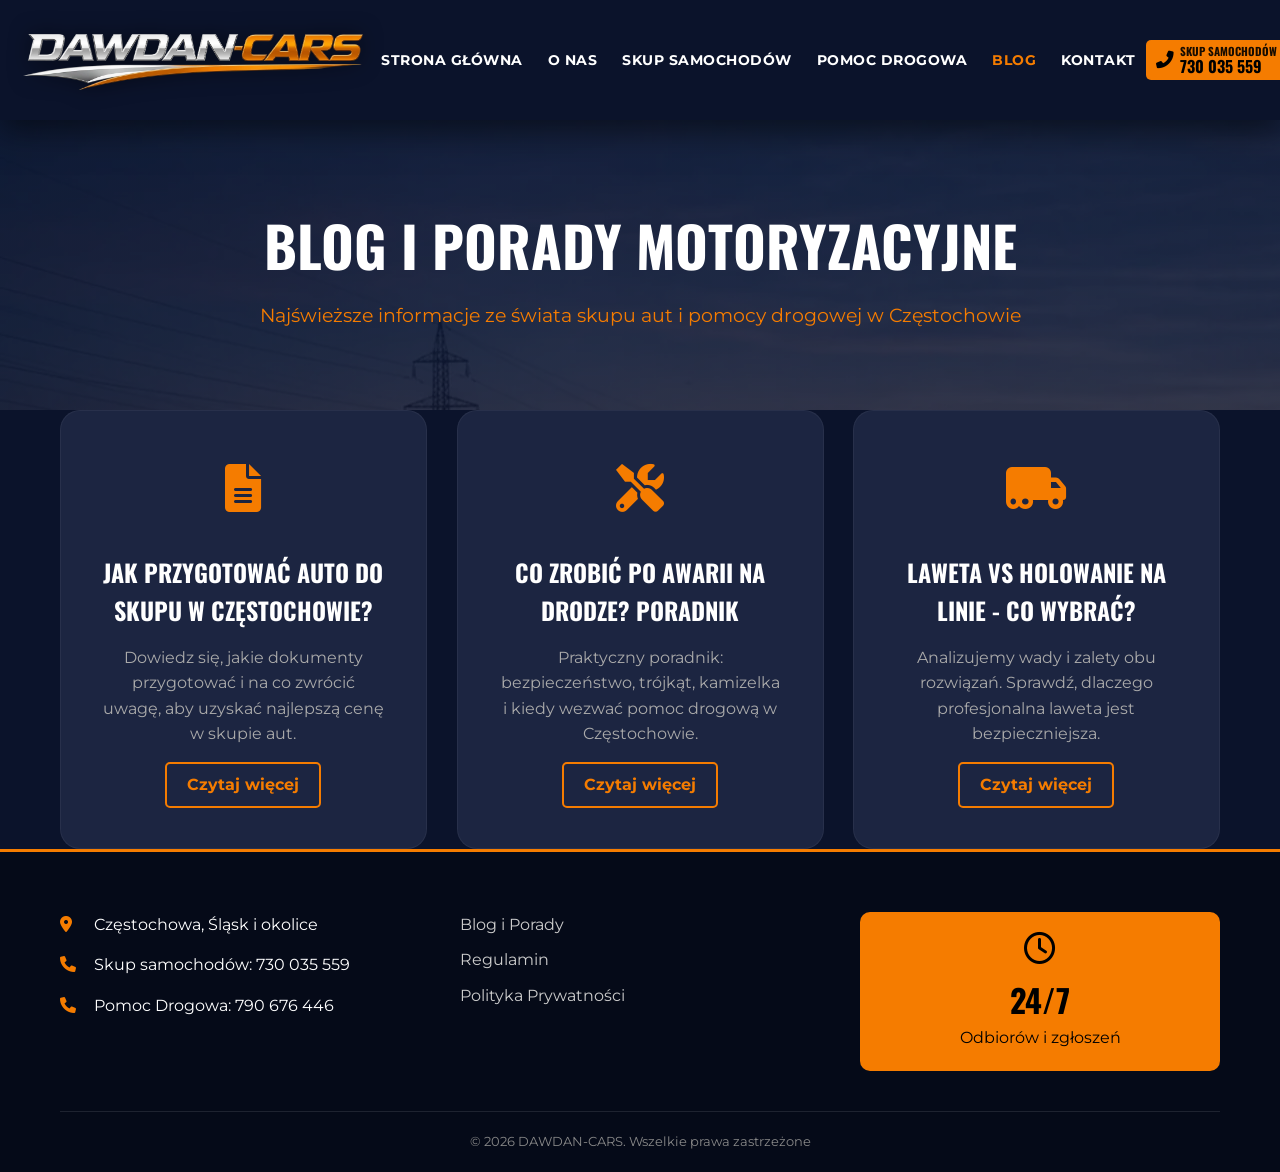
==== blog.html @ c174fe50 "Final Comprehensive Overhaul: Performance, Accessibility, SEO & Blog - Performance: Lazy-loaded GTM," ====
<!DOCTYPE html>
<html lang="pl">
<head>
    <meta charset="UTF-8">
    <meta name="viewport" content="width=device-width, initial-scale=1.0">
    <title>Blog i Porady Motoryzacyjne | Pomoc Drogowa & Skup Aut Częstochowa</title>
    <meta name="description" content="Blog DAWDAN-CARS: Praktyczne porady motoryzacyjne. Dowiedz się jak przygotować auto do skupu, co zrobić w razie awarii oraz kiedy wezwać lawetę w Częstochowie.">
    <link rel="canonical" href="https://dawdan-cars.pl/blog.html">

    <link rel="stylesheet" href="style.min.css" media="print" onload="this.media='all'">
    <link rel="stylesheet" href="critical.min.css">
    <noscript><link rel="stylesheet" href="style.min.css"></noscript>
    <link rel="preload" as="style" href="style.min.css">
    <link rel="preconnect" href="https://fonts.googleapis.com">
    <link rel="preconnect" href="https://fonts.gstatic.com" crossorigin>
    <link href="https://fonts.googleapis.com/css2?family=Montserrat:wght@400;700&family=Oswald:wght@500;700&display=swap" rel="stylesheet" media="print" onload="this.media='all'">
    <noscript><link href="https://fonts.googleapis.com/css2?family=Montserrat:wght@400;700&family=Oswald:wght@500;700&display=swap" rel="stylesheet"></noscript>
    <link rel="stylesheet" href="font-awesome.min.css" media="print" onload="this.media='all'">
    <noscript><link rel="stylesheet" href="font-awesome.min.css"></noscript>
    <link rel="preload" as="image" href="tlo.webp" fetchpriority="high" type="image/webp">

    <link rel="icon" href="favicony/favicon.ico" type="image/x-icon">
    <script src="script.min.js" defer></script>
</head>
<body>
    <header>
        <div class="top-bar">
            <div class="container">
                <div class="logo">
                    <a href="index.html">
                        <img src="logo.webp" fetchpriority="high" alt="Blog DAWDAN-CARS Częstochowa" width="349" height="60">
                    </a>
                </div>
                <nav>
                    <ul>
                        <li><a href="index.html">STRONA GŁÓWNA</a></li>
                        <li><a href="o-nas.html">O NAS</a></li>
                        <li><a href="skup-samochodow.html">SKUP SAMOCHODÓW</a></li>
                        <li><a href="laweta-pomoc-drogowa.html">POMOC DROGOWA</a></li>
                        <li><a href="blog.html" class="active">BLOG</a></li>
                        <li><a href="kontakt.html">KONTAKT</a></li>
                    </ul>
                    <div class="header-cta mobile-only">
                        <a href="tel:+48730035559" class="btn-call">
                            <i class="fas fa-phone-alt"></i>
                            <span>
                                <span class="btn-label">SKUP SAMOCHODÓW</span>
                                <span class="btn-number">730 035 559</span>
                            </span>
                        </a>
                        <a href="tel:+48790676446" class="btn-call">
                            <i class="fas fa-phone-alt"></i>
                            <span>
                                <span class="btn-label">POMOC DROGOWA</span>
                                <span class="btn-number">790 676 446</span>
                            </span>
                        </a>
                    </div>
                </nav>
                <div class="header-cta desktop-only">
                    <a href="tel:+48730035559" class="btn-call">
                        <i class="fas fa-phone-alt"></i>
                        <span>
                            <span class="btn-label">SKUP SAMOCHODÓW</span>
                            <span class="btn-number">730 035 559</span>
                        </span>
                    </a>
                    <a href="tel:+48790676446" class="btn-call">
                        <i class="fas fa-phone-alt"></i>
                        <span>
                            <span class="btn-label">POMOC DROGOWA</span>
                            <span class="btn-number">790 676 446</span>
                        </span>
                    </a>
                </div>
                <button class="menu-toggle" aria-label="Otwórz menu">
                    <span></span>
                    <span></span>
                    <span></span>
                </button>
            </div>
        </div>
    </header>
    <div class="overlay"></div>

    <section class="page-header" style="background: linear-gradient(rgba(11, 19, 43, 0.8), rgba(11, 19, 43, 0.8)), url('tlo.webp');">
        <div class="container">
            <h1>BLOG I PORADY MOTORYZACYJNE</h1>
            <p>Najświeższe informacje ze świata skupu aut i pomocy drogowej w Częstochowie</p>
        </div>
    </section>

    <section class="blog-list">
        <div class="container">
            <div class="features-grid">
                <!-- Article 1 -->
                <article class="feature-item" data-aos-custom="fade-up">
                    <div class="feature-icon"><i class="fas fa-file-alt"></i></div>
                    <h3>Jak przygotować auto do skupu w Częstochowie?</h3>
                    <p>Dowiedz się, jakie dokumenty przygotować i na co zwrócić uwagę, aby uzyskać najlepszą cenę w skupie aut.</p>
                    <a href="skup-aut-porady.html" class="btn-outline">Czytaj więcej</a>
                </article>

                <!-- Article 2 -->
                <article class="feature-item" data-aos-custom="fade-up" data-aos-delay="100">
                    <div class="feature-icon"><i class="fas fa-tools"></i></div>
                    <h3>Co zrobić po awarii na drodze? Poradnik</h3>
                    <p>Praktyczny poradnik: bezpieczeństwo, trójkąt, kamizelka i kiedy wezwać pomoc drogową w Częstochowie.</p>
                    <a href="pomoc-drogowa-porady.html" class="btn-outline">Czytaj więcej</a>
                </article>

                <!-- Article 3 -->
                <article class="feature-item" data-aos-custom="fade-up" data-aos-delay="200">
                    <div class="feature-icon"><i class="fas fa-truck-moving"></i></div>
                    <h3>Laweta vs Holowanie na linie - co wybrać?</h3>
                    <p>Analizujemy wady i zalety obu rozwiązań. Sprawdź, dlaczego profesjonalna laweta jest bezpieczniejsza.</p>
                    <a href="laweta-porady.html" class="btn-outline">Czytaj więcej</a>
                </article>
            </div>
        </div>
    </section>

    <footer>
        <div class="container">
            <div class="footer-grid">
                <div class="footer-info">
                    <p><i class="fas fa-map-marker-alt"></i> Częstochowa, Śląsk i okolice</p>
                    <p><i class="fas fa-phone"></i> Skup samochodów: 730 035 559</p>
                    <p><i class="fas fa-phone"></i> Pomoc Drogowa: 790 676 446</p>
                </div>
                <div class="footer-links">
                    <ul>
                        <li><a href="blog.html">Blog i Porady</a></li>
                        <li><a href="#">Regulamin</a></li>
                        <li><a href="#">Polityka Prywatności</a></li>
                    </ul>
                </div>
                <div class="footer-hours">
                    <div class="hours-box">
                        <i class="far fa-clock"></i>
                        <span>24/7</span>
                        <p>Odbiorów i zgłoszeń</p>
                    </div>
                </div>
            </div>
            <div class="footer-bottom">
                <p>&copy; 2026 DAWDAN-CARS. Wszelkie prawa zastrzeżone</p>
            </div>
        </div>
    </footer>

</body>
</html>
---- style.min.css ----
:root{--primary-color:#f57c00;--secondary-color:#0b132b;--accent-color:#1c2541;--text-light:#ffffff;--text-dark:#333333;--bg-dark:#0b132b;--bg-light:#f4f4f4}*{margin:0;padding:0;box-sizing:border-box}body{font-family:Montserrat,sans-serif;line-height:1.6;color:var(--text-light);background-color:var(--bg-dark);overflow-x:hidden}h1,h2,h3,h4{font-family:Oswald,sans-serif;text-transform:uppercase}.container{max-width:1200px;margin:0 auto;padding:0 20px}header{background-color:#0b132b;position:sticky;top:0;z-index:2000;box-shadow:0 10px 30px rgba(0,0,0,.5);transition:padding .3s ease,background .3s ease;will-change:padding,background;padding:15px 0}header.scrolled{padding:5px 0;background:rgba(11,19,43,.95)}header.menu-open{box-shadow:none;background:#0b132b}.top-bar .container{display:grid;grid-template-columns:1fr auto 1fr;align-items:center;height:auto;max-width:100%;padding:15px 20px}.logo{display:flex;justify-content:flex-start}.logo img{max-height:60px;width:auto;display:block;transition:transform .3s ease;filter:drop-shadow(0 0 10px rgba(0,0,0,.5))}.logo img:hover{transform:scale(1.05);filter:drop-shadow(0 0 12px rgba(255,152,0,.3))}nav{display:flex;align-items:center;justify-content:center}nav ul{display:flex;list-style:none;gap:10px}nav a{text-decoration:none;color:var(--text-light);font-weight:700;font-size:.85rem;padding:8px 10px;transition:all .3s ease;text-transform:uppercase;letter-spacing:.5px;white-space:nowrap}nav a.active,nav a:hover{color:var(--primary-color)}nav a:focus{outline:2px solid var(--primary-color);outline-offset:4px}a.btn-call:focus,a.btn-hero-call:focus,a.btn-outline:focus,button:focus{outline:3px solid #fff;outline-offset:2px}.header-cta{display:flex;flex-direction:row;justify-content:flex-end;align-items:center;gap:10px}.mobile-only{display:none}.header-cta .btn-call{display:flex;align-items:center;gap:6px;text-decoration:none;color:#000;background:var(--primary-color);padding:6px 10px;transition:background .3s;font-family:Oswald,sans-serif;font-weight:700;border-radius:5px;line-height:1;white-space:nowrap}.header-cta .btn-call i{font-size:1.1rem}.btn-label{display:block;font-size:.7rem;text-transform:uppercase;color:inherit}.btn-number{display:block;font-size:1rem;color:inherit}.header-cta .btn-call:hover{background:#e68a00}.menu-toggle{display:none;flex-direction:column;justify-content:center;align-items:center;width:50px;height:50px;background:rgba(255,152,0,.1);border:2px solid var(--primary-color);border-radius:12px;cursor:pointer;padding:0;z-index:2200;transition:all .3s cubic-bezier(.4, 0, .2, 1);position:relative}.menu-toggle:hover{background:var(--primary-color)}.menu-toggle:hover span{background:#fff}.menu-toggle span{width:26px;height:2px;background:var(--primary-color);border-radius:2px;transition:all .4s cubic-bezier(.68, -.6, .32, 1.6);position:absolute}.menu-toggle span:first-child{transform:translateY(-8px)}.menu-toggle span:nth-child(2){transform:translateY(0);width:18px;right:9px}.menu-toggle span:nth-child(3){transform:translateY(8px)}.menu-toggle.active{background:rgba(255,255,255,.1);border-color:#fff}.menu-toggle.active span{background:#fff}.menu-toggle.active span:first-child{transform:translateY(0) rotate(45deg)}.menu-toggle.active span:nth-child(2){opacity:0;transform:translateX(-20px)}.menu-toggle.active span:nth-child(3){transform:translateY(0) rotate(-45deg)}.hero{background:linear-gradient(rgba(11,19,43,.8),rgba(11,19,43,.8)),url('tlo.webp');background-size:cover;background-position:center;padding:80px 0;min-height:800px;display:flex;align-items:stretch;justify-content:center}.hero .container{display:flex;flex-direction:column}.hero-content{display:flex;flex-direction:column;align-items:center;width:100%;height:100%}.hero-text{width:100%;display:flex;flex-direction:column;align-items:center;min-height:400px}.hero-text h1{font-size:clamp(1.8rem, 8vw, 4.5rem);color:var(--text-light);line-height:1.1;width:100%;text-shadow:3px 3px 10px rgba(0,0,0,.9);text-align:center;margin-bottom:clamp(20px,5vh,40px);white-space:normal;word-wrap:break-word;letter-spacing:1px;min-height:1.1em;contain-intrinsic-size:auto 1.1em}.hero-text h1 .highlight{color:var(--primary-color);font-style:italic;font-weight:900}.hero-cta-buttons{display:flex;flex-wrap:wrap;justify-content:center;gap:15px;margin-bottom:40px}.btn-hero-call{display:flex;align-items:center;background:var(--primary-color);color:#000;padding:15px 25px;text-decoration:none;font-weight:700;font-family:Oswald,sans-serif;border-radius:5px;transition:background .3s;line-height:1.1;text-align:left}.btn-hero-call i{font-size:2rem;margin-right:15px}.btn-hero-call .btn-label{font-size:1rem;color:inherit}.btn-hero-call .btn-number{font-size:1.8rem;color:inherit}.btn-hero-call:hover{background:#e68a00}.hero-features{list-style:none;display:flex;gap:30px;margin-top:auto;padding-top:50px}.hero-features li{font-weight:700;font-size:.9rem}.hero-features i{color:var(--primary-color);margin-right:5px}.service-boxes{margin-top:clamp(-30px,-5vw,-50px);position:relative;z-index:10}.service-boxes .container{display:grid;grid-template-columns:repeat(auto-fit,minmax(280px,1fr));gap:30px}.box{display:flex;align-items:center;padding:40px;border-radius:10px;gap:25px;box-shadow:0 10px 30px rgba(0,0,0,.3)}.blue-box{background-color:var(--accent-color)}.orange-box{background-color:var(--primary-color);color:#000}.box-icon i{font-size:3.5rem}.box-content h3{font-size:1.5rem;margin-bottom:10px}.btn-outline{display:inline-block;margin-top:15px;padding:8px 20px;border:2px solid var(--primary-color);color:var(--primary-color);text-decoration:none;font-weight:700;border-radius:5px;transition:all .3s}.btn-outline:hover{background:var(--primary-color);color:#fff}.box-call{margin-top:15px;display:flex;flex-direction:column}.box-call span{font-size:.8rem;text-transform:uppercase}.box-call strong{font-size:1.8rem;font-family:Oswald,sans-serif}[data-aos]{will-change:transform,opacity}.benefits{padding:80px 0;background-color:#050a18}.section-title{text-align:center;font-size:clamp(1.8rem, 5vw, 2.8rem);margin-bottom:clamp(30px,8vw,50px);position:relative;padding:0 15px}.section-title::after{content:'';display:block;width:60px;height:4px;background:var(--primary-color);margin:15px auto}.benefits-grid{display:grid;grid-template-columns:repeat(auto-fit,minmax(250px,1fr));gap:20px}.benefit-item{text-align:center;padding:30px;background:var(--accent-color);border-radius:10px;transition:transform .3s}.benefit-item:hover{transform:translateY(-10px);border-bottom:3px solid var(--primary-color)}.benefit-item i{font-size:3rem;color:var(--primary-color);margin-bottom:20px}.benefit-item h3{font-size:1.2rem;color:var(--primary-color)}.recent-buys{padding:80px 0;overflow:hidden}.buys-slider{padding:20px 0 50px!important}.buys-slider .active{background:var(--primary-color)}.buy-card{background:var(--accent-color);border-radius:10px;overflow:hidden;text-align:center}.car-img{height:180px;background-size:cover;background-position:center}.buy-card p{padding:15px;font-weight:700;text-transform:uppercase}footer{background:#050a18;padding:60px 0 20px;border-top:3px solid var(--primary-color)}footer h3{text-align:center;font-size:2rem;margin-bottom:40px}.footer-grid{display:grid;grid-template-columns:repeat(auto-fit,minmax(250px,1fr));gap:40px;margin-bottom:40px}.footer-info p{margin-bottom:15px}.footer-info i{color:var(--primary-color);margin-right:10px;width:20px}.hours-box{background:var(--primary-color);padding:20px;border-radius:10px;text-align:center;color:#000}.hours-box i{font-size:2rem;margin-bottom:10px}.hours-box span{display:block;font-size:2rem;font-weight:700;font-family:Oswald,sans-serif}.footer-links ul{list-style:none}.footer-links li{margin-bottom:10px}.footer-links a{color:#ccc;text-decoration:none}.footer-links a:hover{color:var(--primary-color)}.footer-bottom{text-align:center;padding-top:20px;border-top:1px solid rgba(255,255,255,.1);font-size:.8rem;color:#888}.seo-content{padding:80px 0;background:#050a18}.seo-text-block h2{font-size:clamp(1.8rem, 4vw, 2.5rem);color:var(--primary-color);margin-bottom:30px;line-height:1.2}.seo-text-block h3{font-size:clamp(1.4rem, 3vw, 1.8rem);margin-top:40px;margin-bottom:20px;color:var(--text-light);border-left:4px solid var(--primary-color);padding-left:15px}.seo-text-block p{margin-bottom:25px;font-size:1.1rem;color:#e0e0e0;line-height:1.8}.seo-text-block strong{color:var(--primary-color)}.seo-text-block ul{list-style:none;margin-bottom:20px}.seo-text-block li{margin-bottom:15px;padding-left:35px;position:relative;font-size:1.1rem;color:#e0e0e0}.seo-text-block li::before{content:'✔';position:absolute;left:0;color:var(--primary-color);font-weight:700;font-size:1.2rem}.hero-subtext{font-size:1.3rem;text-align:center;margin:0 auto 40px;color:#fff;max-width:900px;font-weight:600;letter-spacing:1px;text-transform:uppercase;text-shadow:2px 2px 4px rgba(0,0,0,.9);background:linear-gradient(90deg,transparent,rgba(0,0,0,.4),transparent);padding:12px 20px;border-top:1px solid var(--primary-color);border-bottom:1px solid var(--primary-color)}.how-it-works{padding:80px 0;background:var(--bg-dark)}.steps-grid{display:grid;grid-template-columns:repeat(auto-fit,minmax(280px,1fr));gap:30px;margin-top:40px}.step{text-align:center;padding:40px;background:var(--accent-color);border-radius:10px;position:relative}.step-num{width:50px;height:50px;background:var(--primary-color);color:#fff;border-radius:50%;display:flex;align-items:center;justify-content:center;font-size:1.5rem;font-weight:700;margin:0 auto 20px}.brands{padding:60px 0;background:#050a18}.brands-flex{display:flex;flex-wrap:wrap;justify-content:center;gap:30px}.brands-flex span{font-size:1.5rem;font-weight:700;color:#8a8a8a;text-transform:uppercase}.testimonials{padding:80px 0;background:var(--bg-dark);overflow:hidden}.testimonials-slider{padding:20px 0 50px!important}.testimonials-slider .active{background:var(--primary-color)}.testimonial{background:var(--accent-color);padding:30px;border-radius:10px;border-left:4px solid var(--primary-color)}.stars{color:var(--primary-color);margin-bottom:15px}.faq{padding:80px 0;background:#050a18}.faq-list{max-width:800px;margin:0 auto}.faq-item{margin-bottom:25px;padding-bottom:25px;border-bottom:1px solid rgba(255,255,255,.1)}.faq-item h3{color:var(--primary-color);margin-bottom:10px;font-size:1.3rem}.page-header{padding:clamp(40px,10vw,80px) 0;text-align:center;color:#fff}.page-header h1{font-size:clamp(2rem, 8vw, 3.5rem);margin-bottom:10px}.page-header p{font-size:1.2rem;color:var(--primary-color)}.about-content,.contact-page,.service-details,.tow-details{padding:80px 0}.about-grid,.contact-grid,.service-grid,.tow-grid{display:grid;grid-template-columns:1.5fr 1fr;gap:60px;align-items:flex-start}@media (max-width:992px){.about-grid,.contact-grid,.service-grid,.tow-grid{grid-template-columns:1fr;gap:40px}}.section-badge{display:inline-block;padding:5px 15px;background:rgba(245,124,0,.1);color:var(--primary-color);font-weight:700;font-size:.85rem;border-radius:50px;margin-bottom:15px;letter-spacing:1px;text-transform:uppercase;border:1px solid var(--primary-color)}.about-text h2,.service-text h2,.tow-info h2{font-size:clamp(1.8rem, 5vw, 2.8rem);margin-bottom:25px;color:#fff;line-height:1.2}.about-text p,.service-text p,.tow-info p{margin-bottom:20px;color:#e0e0e0;font-size:1.05rem}.about-stats-v2{display:grid;gap:20px}.stat-card{display:flex;align-items:center;gap:20px;background:var(--accent-color);padding:25px;border-radius:15px;transition:all .3s ease;border:1px solid rgba(255,255,255,.05)}.stat-card:hover{transform:translateX(10px);background:#252e4d;border-color:var(--primary-color)}.stat-icon{width:60px;height:60px;background:var(--primary-color);border-radius:12px;display:flex;align-items:center;justify-content:center;font-size:1.5rem;color:#000;flex-shrink:0}.stat-info{display:flex;flex-direction:column}.stat-number{font-size:2rem;font-weight:700;font-family:Oswald,sans-serif;color:var(--primary-color);line-height:1}.stat-label{font-size:.9rem;color:#aaa;margin-top:5px}.why-us{padding:100px 0}.bg-alt{background-color:#080f24}.section-title.centered{text-align:center;margin-bottom:60px}.features-grid{display:grid;grid-template-columns:repeat(auto-fit,minmax(300px,1fr));gap:30px}.feature-item{background:var(--accent-color);padding:40px;border-radius:20px;text-align:center;transition:all .3s ease;border:1px solid rgba(255,255,255,.05)}.feature-item:hover{transform:translateY(-10px);border-color:var(--primary-color)}.feature-icon{font-size:3rem;color:var(--primary-color);margin-bottom:25px}.feature-item h3{font-size:1.5rem;margin-bottom:15px;color:#fff}.feature-item p{color:#aaa}.call-to-action-simple{padding:100px 0;background:linear-gradient(rgba(11,19,43,.9),rgba(11,19,43,.9)),url('tlo.webp');background-size:cover;background-position:center;text-align:center}.cta-content h2{font-size:clamp(1.8rem, 4vw, 2.5rem);margin-bottom:20px;color:#fff}.cta-content p{font-size:1.2rem;margin-bottom:40px;color:#ccc}.cta-buttons{display:flex;justify-content:center;gap:20px;flex-wrap:wrap}.btn{display:inline-flex;align-items:center;gap:10px;padding:15px 35px;border-radius:50px;font-weight:700;text-decoration:none;transition:all .3s ease;text-transform:uppercase;font-family:Oswald,sans-serif;letter-spacing:1px}.btn-primary{background:var(--primary-color);color:#000}.btn-primary:hover{background:#ff9800;transform:scale(1.05)}.btn-outline{border:2px solid var(--primary-color);color:var(--primary-color)}.btn-outline:hover{background:var(--primary-color);color:#000;transform:scale(1.05)}.check-list{list-style:none;margin:20px 0}.check-list li{margin-bottom:15px;font-size:1.1rem;color:#e0e0e0}.check-list i{color:var(--primary-color);margin-right:10px}.highlight-box{background:rgba(245,124,0,.05);border-left:4px solid var(--primary-color);padding:20px;margin:20px 0;border-radius:0 10px 10px 0}.highlight-box p{margin-bottom:0;color:#fff}.process-grid{display:grid;grid-template-columns:repeat(auto-fit,minmax(280px,1fr));gap:40px}.process-step{background:var(--accent-color);padding:50px 30px;border-radius:20px;text-align:center;position:relative;transition:transform .3s ease;border:1px solid rgba(255,255,255,.05)}.process-step:hover{transform:translateY(-10px)}.step-number{position:absolute;top:20px;right:30px;font-size:3rem;font-weight:800;color:rgba(255,255,255,.03);line-height:1;font-family:Oswald,sans-serif}.step-icon{width:80px;height:80px;background:var(--bg-dark);border:2px solid var(--primary-color);border-radius:50%;display:flex;align-items:center;justify-content:center;font-size:2rem;color:var(--primary-color);margin:0 auto 25px;transition:all .3s ease}.process-step:hover .step-icon{background:var(--primary-color);color:#000}.process-step h3{font-size:1.4rem;margin-bottom:15px;color:#fff}.process-step p{color:#aaa;font-size:.95rem}.benefits-grid-section{padding:100px 0}.grid-layout{display:grid;grid-template-columns:1fr 1fr;gap:60px;align-items:center}@media (max-width:992px){.grid-layout{grid-template-columns:1fr;gap:40px}}.benefit-card{background:var(--accent-color);padding:40px;border-radius:20px}.benefit-card h3{font-size:1.8rem;margin-bottom:25px;color:var(--primary-color)}.benefit-cta h2{font-size:2.5rem;margin-bottom:20px;color:#fff}.benefit-cta p{font-size:1.1rem;margin-bottom:30px;color:#ccc}.btn-large{padding:20px 40px;font-size:1.2rem}.tow-services-grid{display:grid;grid-template-columns:repeat(auto-fit,minmax(250px,1fr));gap:20px;margin-top:30px}.tow-service-item{background:var(--accent-color);padding:20px;border-radius:10px}.tow-service-item i{font-size:2rem;color:var(--primary-color);margin-bottom:10px}.urgent-box-v2{background:var(--primary-color);padding:30px;border-radius:15px;display:flex;align-items:center;gap:25px;color:#000;margin-top:30px;box-shadow:0 10px 30px rgba(245,124,0,.3)}.urgent-icon{font-size:3rem;animation:pulse 2s infinite}@keyframes pulse{0%{transform:scale(1)}50%{transform:scale(1.1)}100%{transform:scale(1)}}.urgent-text h3{font-size:1.4rem;margin-bottom:5px}.urgent-number{font-size:2rem;font-weight:700;color:#000;text-decoration:none;font-family:Oswald,sans-serif;display:block}.tow-services-v2{display:grid;gap:20px}.tow-service-card{background:var(--accent-color);padding:25px;border-radius:15px;display:flex;gap:20px;align-items:flex-start;transition:all .3s ease;border:1px solid rgba(255,255,255,.05)}.tow-service-card:hover{background:#252e4d;transform:translateX(10px)}.tow-service-card i{font-size:2rem;color:var(--primary-color);background:rgba(245,124,0,.1);width:60px;height:60px;display:flex;align-items:center;justify-content:center;border-radius:50%;flex-shrink:0}.service-content h3{font-size:1.2rem;margin-bottom:8px;color:#fff}.service-content p{font-size:.9rem;color:#aaa;margin:0}.area-grid{display:grid;grid-template-columns:repeat(auto-fit,minmax(300px,1fr));gap:30px}.area-item{text-align:center;padding:30px}.area-item i{font-size:3rem;color:var(--primary-color);margin-bottom:20px}.area-item h3{font-size:1.5rem;margin-bottom:15px;color:#fff}.area-item p{color:#ccc}.why-tow{padding:100px 0}.check-list-v2{list-style:none}.check-list-v2 li{display:flex;gap:20px;margin-bottom:30px}.check-list-v2 i{color:var(--primary-color);font-size:1.5rem;margin-top:5px}.check-list-v2 strong{display:block;font-size:1.2rem;color:#fff;margin-bottom:5px}.check-list-v2 p{color:#aaa}.cta-square{background:var(--accent-color);padding:60px 40px;border-radius:20px;text-align:center;border:2px solid var(--primary-color)}.cta-square h3{font-size:1.8rem;margin-bottom:15px;color:#fff}.cta-square p{margin-bottom:30px;color:#ccc}.contact-item{display:flex;gap:20px;margin-bottom:30px}.contact-item i{font-size:1.5rem;color:var(--primary-color)}.map-placeholder{position:relative;border-radius:10px;overflow:hidden;margin-top:30px}.map-placeholder img{width:100%;height:clamp(200px,40vh,400px);object-fit:cover;filter:grayscale(1)}.map-overlay{position:absolute;bottom:0;left:0;width:100%;background:rgba(255,152,0,.9);color:#fff;padding:10px;text-align:center;font-weight:700}.form-row{display:grid;grid-template-columns:1fr 1fr;gap:15px}@media (max-width:768px){.form-row{grid-template-columns:1fr;gap:0}}.form-group{margin-bottom:20px}.form-group input,.form-group select,.form-group textarea{width:100%;padding:12px;border-radius:5px;border:1px solid rgba(255,255,255,.1);background:rgba(255,255,255,.05);color:#fff;font-family:inherit}.form-group textarea{height:150px}.form-card{background:var(--accent-color);padding:35px;border-radius:15px;box-shadow:0 15px 35px rgba(0,0,0,.4);border:1px solid rgba(255,152,0,.2)}.form-card h2{color:var(--primary-color);font-size:2rem;margin-bottom:10px;text-align:center;font-family:Oswald,sans-serif}.form-subtitle{text-align:center;font-size:1rem;margin-bottom:30px;color:#bbb;font-weight:400}.styled-form .form-group{margin-bottom:18px}.styled-form input,.styled-form select,.styled-form textarea{width:100%;padding:14px 18px;border-radius:8px;border:1px solid rgba(255,255,255,.1);background:rgba(255,255,255,.05);color:#fff;font-family:Montserrat,sans-serif;font-size:1rem;transition:all .3s ease}.styled-form select option{background:var(--bg-dark);color:#fff}.styled-form input:focus,.styled-form select:focus,.styled-form textarea:focus{outline:0;border-color:var(--primary-color);background:rgba(255,255,255,.1);box-shadow:0 0 15px rgba(245,124,0,.2)}.checkbox-group label{display:flex;align-items:center;gap:10px;cursor:pointer;font-size:.95rem;color:#ccc;transition:color .3s}.checkbox-group label:hover{color:#fff}.checkbox-group input[type=checkbox]{width:20px;height:20px;cursor:pointer;accent-color:var(--primary-color)}.styled-form textarea{height:120px;resize:vertical}.file-upload-wrapper{margin-bottom:20px}.file-upload-label{display:flex;flex-direction:column;align-items:center;justify-content:center;padding:20px;border:2px dashed rgba(255,152,0,.4);border-radius:10px;cursor:pointer;transition:all .3s ease;background:rgba(255,152,0,.05)}.file-upload-label:hover{background:rgba(255,152,0,.1);border-color:var(--primary-color)}.file-upload-label i{font-size:2rem;color:var(--primary-color);margin-bottom:10px}.file-upload-label span{font-size:.9rem;font-weight:700}.file-preview-grid{display:grid;grid-template-columns:repeat(auto-fill,minmax(60px,1fr));gap:10px;margin-top:15px}.preview-item{position:relative;aspect-ratio:1;border-radius:5px;overflow:hidden;border:1px solid var(--primary-color)}.preview-item img{width:100%;height:100%;object-fit:cover}.btn-submit{width:100%;padding:15px;background:var(--primary-color);color:#000;border:none;border-radius:8px;font-family:Oswald,sans-serif;font-size:1.2rem;font-weight:700;cursor:pointer;transition:all .3s ease;text-transform:uppercase;letter-spacing:1px}.btn-submit:hover{background:#e68a00;transform:translateY(-2px);box-shadow:0 5px 15px rgba(255,152,0,.4)}.btn-submit:active{transform:translateY(0)}.form-message{margin-top:15px;padding:10px;border-radius:5px;text-align:center;font-weight:700;display:none}.form-message.success{display:block;background:rgba(76,175,80,.1);color:#4caf50;border:1px solid #4caf50}.form-message.error{display:block;background:rgba(244,67,54,.1);color:#f44336;border:1px solid #f44336}@media (max-width:1100px){.menu-toggle{display:flex;order:3}.desktop-only{display:none}.mobile-only{display:flex}.top-bar .container{display:flex;justify-content:space-between}nav{position:fixed;top:0;left:0;width:100%;height:100vh;background:rgba(11,19,43,.98);backdrop-filter:blur(15px);-webkit-backdrop-filter:blur(15px);padding:120px 20px 40px;flex-direction:column;transition:all .5s cubic-bezier(.7, 0, .3, 1);z-index:2100;display:flex;justify-content:flex-start;align-items:center;transform:translateY(-100%);visibility:hidden}nav.active{transform:translateY(0);visibility:visible}nav ul{flex-direction:column;gap:10px;width:100%;max-width:400px;text-align:center}nav li{width:100%;opacity:0;transform:translateY(-20px);transition:all .4s ease}nav.active li{opacity:1;transform:translateY(0)}nav.active li:first-child{transition-delay:0.1s}nav.active li:nth-child(2){transition-delay:0.15s}nav.active li:nth-child(3){transition-delay:0.2s}nav.active li:nth-child(4){transition-delay:0.25s}nav.active li:nth-child(5){transition-delay:0.3s}nav a{font-size:1.25rem;font-family:Oswald,sans-serif;display:block;padding:12px 0;letter-spacing:2px;color:#fff;text-transform:uppercase;position:relative;border-bottom:1px solid rgba(255,255,255,.05)}nav a::after{content:'';position:absolute;bottom:0;left:50%;width:0;height:2px;background:var(--primary-color);transition:all .3s ease;transform:translateX(-50%)}nav a:hover{color:var(--primary-color)}nav a:hover::after{width:100%}.top-bar .container{padding:10px 15px}nav .header-cta.mobile-only{display:flex;flex-direction:column;gap:15px;margin-top:40px;width:100%;max-width:360px;opacity:0;transform:translateY(20px);transition:all .4s ease .4s}nav .header-cta.mobile-only .btn-call{padding:15px 25px;width:100%;justify-content:center}nav .header-cta.mobile-only .btn-label{font-size:1.1rem}nav .header-cta.mobile-only .btn-number{font-size:1.8rem}nav.active .header-cta.mobile-only{opacity:1;transform:translateY(0)}.header-cta{display:none}.overlay{position:fixed;top:0;left:0;width:100%;height:100%;background:rgba(0,0,0,.7);backdrop-filter:blur(4px);z-index:1000;opacity:0;visibility:hidden;transition:all .4s ease}.overlay.active{opacity:1;visibility:visible}}@media (max-width:1024px){.hero-text h1{font-size:2.5rem}}@media (max-width:768px){.top-bar .container{height:auto;min-height:70px;flex-wrap:nowrap;justify-content:space-between;padding:10px 20px;gap:10px}.logo img{max-height:50px;width:auto}.menu-toggle{display:flex}.hero-text{text-align:center;width:100%;display:flex;flex-direction:column;align-items:center}.hero-text h1{margin-bottom:20px;font-size:2rem;letter-spacing:1px;line-height:1.2}.hero-subtext{font-size:.95rem;padding:10px 15px;margin-bottom:25px;line-height:1.4}.hero-cta-buttons{flex-direction:column;width:100%;align-items:center;gap:15px}.btn-hero-call{padding:15px 25px;width:100%;max-width:320px;justify-content:center}.btn-hero-call i{font-size:2rem;margin-right:15px}.btn-hero-call .btn-label{font-size:1rem}.btn-hero-call .btn-number{font-size:1.5rem}.btn-hero-call{justify-content:center}.hero-features{flex-direction:column;gap:15px;margin-top:auto;margin-bottom:20px;background:rgba(0,0,0,.6);padding:15px;border-radius:8px;width:100%;text-align:center}.hero-features li{font-size:1.1rem;text-shadow:1px 1px 2px rgba(0,0,0,.8)}.footer-grid{grid-template-columns:1fr}.hero{padding:40px 0;min-height:600px}.about-grid,.contact-grid,.service-grid,.tow-grid{gap:30px}.service-grid{display:flex;flex-direction:column}.service-valuation{order:-1}}@media (max-width:400px){.header-cta{gap:4px}.header-cta .btn-call{padding:4px 6px}.header-cta .btn-number{font-size:.7rem}}.custom-slider{position:relative;width:100%;overflow:hidden}.slider-track{display:flex;overflow-x:auto;scroll-snap-type:x mandatory;scroll-behavior:smooth;-webkit-overflow-scrolling:touch;scrollbar-width:none}.slider-track::-webkit-scrollbar{display:none}.slider-item{flex:0 0 100%;scroll-snap-align:start;padding:10px}@media (min-width:768px){.slider-item{flex:0 0 50%}}@media (min-width:1024px){.slider-item{flex:0 0 33.333%}}.slider-pagination{display:flex;justify-content:center;gap:12px;margin-top:20px;padding-bottom:15px}.slider-dot{width:32px;height:32px;display:flex;align-items:center;justify-content:center;background:0 0;cursor:pointer;border:none;padding:0;transition:all .3s ease}.slider-dot::after{content:'';width:12px;height:12px;border-radius:50%;background:rgba(255,255,255,.3);transition:all .3s ease}.slider-dot.active::after{background:var(--primary-color);transform:scale(1.3)}.slider-dot:hover::after{background:rgba(255,255,255,.6)}@media (max-width:768px){[data-aos-custom]{opacity:0;transition-property:transform,opacity;transition-duration:.8s;transition-timing-function:ease-out;will-change:transform,opacity}[data-aos-custom=fade-up]{transform:translateY(30px)}[data-aos-custom=fade-right]{transform:translateX(-30px)}[data-aos-custom=fade-left]{transform:translateX(30px)}[data-aos-custom=zoom-in]{transform:scale(.9)}[data-aos-custom].aos-animate{opacity:1;transform:translate(0,0) scale(1)}}
---- critical.min.css ----
:root{--primary-color:#f57c00;--secondary-color:#0b132b;--accent-color:#1c2541;--text-light:#ffffff;--text-dark:#333333;--bg-dark:#0b132b;--bg-light:#f4f4f4}*{margin:0;padding:0;box-sizing:border-box}body{font-family:Montserrat,sans-serif;line-height:1.6;color:var(--text-light);background-color:var(--bg-dark);overflow-x:hidden}h1,h2,h3,h4{font-family:Oswald,sans-serif;text-transform:uppercase}.container{max-width:1200px;margin:0 auto;padding:0 20px}header{background-color:#0b132b;position:sticky;top:0;z-index:2000;box-shadow:0 10px 30px rgba(0,0,0,.5);transition:padding .3s ease,background .3s ease;will-change:padding,background;padding:15px 0}header.scrolled{padding:5px 0;background:rgba(11,19,43,.95)}.top-bar .container{display:grid;grid-template-columns:1fr auto 1fr;align-items:center;height:auto;max-width:100%;padding:15px 20px}.logo{flex:0 1 auto;display:flex;justify-content:flex-start}.logo img{max-height:60px;width:auto;display:block;transition:transform .3s ease;filter:drop-shadow(0 0 10px rgba(0,0,0,.5))}nav{display:flex;align-items:center;justify-content:center;flex:0 0 auto}nav ul{display:flex;list-style:none;gap:5px}nav a{text-decoration:none;color:var(--text-light);font-weight:700;font-size:.85rem;padding:8px 10px;transition:all .3s ease;text-transform:uppercase;letter-spacing:.5px;white-space:nowrap}.header-cta{display:flex;flex-direction:row;justify-content:flex-end;align-items:center;gap:10px}.mobile-only{display:none}.header-cta .btn-call{display:flex;align-items:center;gap:6px;text-decoration:none;color:#000;background:var(--primary-color);padding:6px 10px;transition:background .3s;font-family:Oswald,sans-serif;font-weight:700;border-radius:5px;line-height:1;white-space:nowrap}.btn-label{display:block;font-size:.7rem;text-transform:uppercase;opacity:.9}.btn-number{display:block;font-size:1rem}.menu-toggle{display:none;flex-direction:column;justify-content:center;align-items:center;width:45px;height:45px;background:rgba(255,152,0,.1);border:1px solid var(--primary-color);border-radius:10px;cursor:pointer;padding:0;z-index:2200}.menu-toggle span{width:26px;height:2px;background:var(--primary-color);border-radius:2px;position:absolute}.hero{background:linear-gradient(rgba(11,19,43,.8),rgba(11,19,43,.8)),url('tlo.webp');background-size:cover;background-position:center;padding:80px 0;min-height:800px;display:flex;align-items:stretch;justify-content:center}.hero .container{display:flex;flex-direction:column}.hero-content{display:flex;flex-direction:column;align-items:center;width:100%;height:100%}.hero-text{width:100%;display:flex;flex-direction:column;align-items:center;min-height:400px}.hero-text h1{font-size:clamp(1.8rem, 8vw, 4.5rem);color:var(--text-light);line-height:1.1;width:100%;text-shadow:3px 3px 10px rgba(0,0,0,.9);text-align:center;margin-bottom:clamp(20px,5vh,40px);white-space:normal;word-wrap:break-word;letter-spacing:1px;min-height:1.1em}.hero-text h1 .highlight{color:var(--primary-color);font-style:italic;font-weight:900}.hero-cta-buttons{display:flex;flex-wrap:wrap;justify-content:center;gap:15px;margin-bottom:40px}.btn-hero-call{display:flex;align-items:center;background:var(--primary-color);color:#000;padding:15px 25px;text-decoration:none;font-weight:700;font-family:Oswald,sans-serif;border-radius:5px;transition:background .3s;line-height:1.1;text-align:left}.btn-hero-call i{font-size:2rem;margin-right:15px}.btn-hero-call .btn-label{font-size:1rem}.btn-hero-call .btn-number{font-size:1.8rem}.page-header{padding:clamp(40px,10vw,80px) 0;text-align:center;color:#fff}.page-header h1{font-size:clamp(2rem, 8vw, 3.5rem);margin-bottom:10px}.page-header p{font-size:1.2rem;color:var(--primary-color)}@media (max-width:1100px){.menu-toggle{display:flex;order:3}nav{position:fixed;top:0;left:0;width:100%;height:100vh;background:rgba(11,19,43,.98);padding:120px 20px 40px;flex-direction:column;transition:all .5s cubic-bezier(.7, 0, .3, 1);z-index:2100;display:flex;justify-content:flex-start;align-items:center;transform:translateY(-100%);visibility:hidden}nav.active{transform:translateY(0);visibility:visible}.top-bar .container{padding:10px 15px;display:flex;justify-content:space-between}.desktop-only{display:none}.mobile-only{display:flex}nav a{font-size:1.25rem;font-family:Oswald,sans-serif;display:block;padding:12px 0;letter-spacing:2px;color:#fff;text-transform:uppercase;position:relative;border-bottom:1px solid rgba(255,255,255,.05)}nav .header-cta{display:flex;flex-direction:column;gap:15px;margin-top:40px;width:100%;max-width:360px}nav .header-cta .btn-call{padding:15px 25px;width:100%;justify-content:center}nav .header-cta .btn-label{font-size:1.1rem}nav .header-cta .btn-number{font-size:1.8rem}.header-cta{display:none}.overlay{position:fixed;top:0;left:0;width:100%;height:100%;background:rgba(0,0,0,.7);z-index:1000;opacity:0;visibility:hidden;transition:all .4s ease}.overlay.active{opacity:1;visibility:visible}}@media (max-width:768px){.logo img{max-height:50px}.hero{padding:40px 0;min-height:600px}.hero-text h1{font-size:2.4rem}.hero-cta-buttons{flex-direction:column;align-items:center}.btn-hero-call{width:100%;max-width:320px}}.custom-slider{position:relative;width:100%;overflow:hidden}.slider-track{display:flex;overflow-x:auto;scroll-snap-type:x mandatory;scroll-behavior:smooth;-webkit-overflow-scrolling:touch;scrollbar-width:none}.slider-track::-webkit-scrollbar{display:none}.slider-item{flex:0 0 100%;scroll-snap-align:start;padding:10px}@media (min-width:768px){.slider-item{flex:0 0 50%}}@media (min-width:1024px){.slider-item{flex:0 0 33.333%}}[data-aos-custom]{opacity:0;transition:transform .8s ease-out,opacity .8s ease-out;will-change:transform,opacity}[data-aos-custom=fade-up]{transform:translateY(30px)}[data-aos-custom=fade-right]{transform:translateX(-30px)}[data-aos-custom=fade-left]{transform:translateX(30px)}[data-aos-custom=zoom-in]{transform:scale(.9)}[data-aos-custom].aos-animate{opacity:1;transform:translate(0,0) scale(1)}
---- style.min.css ----
:root{--primary-color:#f57c00;--secondary-color:#0b132b;--accent-color:#1c2541;--text-light:#ffffff;--text-dark:#333333;--bg-dark:#0b132b;--bg-light:#f4f4f4}*{margin:0;padding:0;box-sizing:border-box}body{font-family:Montserrat,sans-serif;line-height:1.6;color:var(--text-light);background-color:var(--bg-dark);overflow-x:hidden}h1,h2,h3,h4{font-family:Oswald,sans-serif;text-transform:uppercase}.container{max-width:1200px;margin:0 auto;padding:0 20px}header{background-color:#0b132b;position:sticky;top:0;z-index:2000;box-shadow:0 10px 30px rgba(0,0,0,.5);transition:padding .3s ease,background .3s ease;will-change:padding,background;padding:15px 0}header.scrolled{padding:5px 0;background:rgba(11,19,43,.95)}header.menu-open{box-shadow:none;background:#0b132b}.top-bar .container{display:grid;grid-template-columns:1fr auto 1fr;align-items:center;height:auto;max-width:100%;padding:15px 20px}.logo{display:flex;justify-content:flex-start}.logo img{max-height:60px;width:auto;display:block;transition:transform .3s ease;filter:drop-shadow(0 0 10px rgba(0,0,0,.5))}.logo img:hover{transform:scale(1.05);filter:drop-shadow(0 0 12px rgba(255,152,0,.3))}nav{display:flex;align-items:center;justify-content:center}nav ul{display:flex;list-style:none;gap:10px}nav a{text-decoration:none;color:var(--text-light);font-weight:700;font-size:.85rem;padding:8px 10px;transition:all .3s ease;text-transform:uppercase;letter-spacing:.5px;white-space:nowrap}nav a.active,nav a:hover{color:var(--primary-color)}nav a:focus{outline:2px solid var(--primary-color);outline-offset:4px}a.btn-call:focus,a.btn-hero-call:focus,a.btn-outline:focus,button:focus{outline:3px solid #fff;outline-offset:2px}.header-cta{display:flex;flex-direction:row;justify-content:flex-end;align-items:center;gap:10px}.mobile-only{display:none}.header-cta .btn-call{display:flex;align-items:center;gap:6px;text-decoration:none;color:#000;background:var(--primary-color);padding:6px 10px;transition:background .3s;font-family:Oswald,sans-serif;font-weight:700;border-radius:5px;line-height:1;white-space:nowrap}.header-cta .btn-call i{font-size:1.1rem}.btn-label{display:block;font-size:.7rem;text-transform:uppercase;color:inherit}.btn-number{display:block;font-size:1rem;color:inherit}.header-cta .btn-call:hover{background:#e68a00}.menu-toggle{display:none;flex-direction:column;justify-content:center;align-items:center;width:50px;height:50px;background:rgba(255,152,0,.1);border:2px solid var(--primary-color);border-radius:12px;cursor:pointer;padding:0;z-index:2200;transition:all .3s cubic-bezier(.4, 0, .2, 1);position:relative}.menu-toggle:hover{background:var(--primary-color)}.menu-toggle:hover span{background:#fff}.menu-toggle span{width:26px;height:2px;background:var(--primary-color);border-radius:2px;transition:all .4s cubic-bezier(.68, -.6, .32, 1.6);position:absolute}.menu-toggle span:first-child{transform:translateY(-8px)}.menu-toggle span:nth-child(2){transform:translateY(0);width:18px;right:9px}.menu-toggle span:nth-child(3){transform:translateY(8px)}.menu-toggle.active{background:rgba(255,255,255,.1);border-color:#fff}.menu-toggle.active span{background:#fff}.menu-toggle.active span:first-child{transform:translateY(0) rotate(45deg)}.menu-toggle.active span:nth-child(2){opacity:0;transform:translateX(-20px)}.menu-toggle.active span:nth-child(3){transform:translateY(0) rotate(-45deg)}.hero{background:linear-gradient(rgba(11,19,43,.8),rgba(11,19,43,.8)),url('tlo.webp');background-size:cover;background-position:center;padding:80px 0;min-height:800px;display:flex;align-items:stretch;justify-content:center}.hero .container{display:flex;flex-direction:column}.hero-content{display:flex;flex-direction:column;align-items:center;width:100%;height:100%}.hero-text{width:100%;display:flex;flex-direction:column;align-items:center;min-height:400px}.hero-text h1{font-size:clamp(1.8rem, 8vw, 4.5rem);color:var(--text-light);line-height:1.1;width:100%;text-shadow:3px 3px 10px rgba(0,0,0,.9);text-align:center;margin-bottom:clamp(20px,5vh,40px);white-space:normal;word-wrap:break-word;letter-spacing:1px;min-height:1.1em;contain-intrinsic-size:auto 1.1em}.hero-text h1 .highlight{color:var(--primary-color);font-style:italic;font-weight:900}.hero-cta-buttons{display:flex;flex-wrap:wrap;justify-content:center;gap:15px;margin-bottom:40px}.btn-hero-call{display:flex;align-items:center;background:var(--primary-color);color:#000;padding:15px 25px;text-decoration:none;font-weight:700;font-family:Oswald,sans-serif;border-radius:5px;transition:background .3s;line-height:1.1;text-align:left}.btn-hero-call i{font-size:2rem;margin-right:15px}.btn-hero-call .btn-label{font-size:1rem;color:inherit}.btn-hero-call .btn-number{font-size:1.8rem;color:inherit}.btn-hero-call:hover{background:#e68a00}.hero-features{list-style:none;display:flex;gap:30px;margin-top:auto;padding-top:50px}.hero-features li{font-weight:700;font-size:.9rem}.hero-features i{color:var(--primary-color);margin-right:5px}.service-boxes{margin-top:clamp(-30px,-5vw,-50px);position:relative;z-index:10}.service-boxes .container{display:grid;grid-template-columns:repeat(auto-fit,minmax(280px,1fr));gap:30px}.box{display:flex;align-items:center;padding:40px;border-radius:10px;gap:25px;box-shadow:0 10px 30px rgba(0,0,0,.3)}.blue-box{background-color:var(--accent-color)}.orange-box{background-color:var(--primary-color);color:#000}.box-icon i{font-size:3.5rem}.box-content h3{font-size:1.5rem;margin-bottom:10px}.btn-outline{display:inline-block;margin-top:15px;padding:8px 20px;border:2px solid var(--primary-color);color:var(--primary-color);text-decoration:none;font-weight:700;border-radius:5px;transition:all .3s}.btn-outline:hover{background:var(--primary-color);color:#fff}.box-call{margin-top:15px;display:flex;flex-direction:column}.box-call span{font-size:.8rem;text-transform:uppercase}.box-call strong{font-size:1.8rem;font-family:Oswald,sans-serif}[data-aos]{will-change:transform,opacity}.benefits{padding:80px 0;background-color:#050a18}.section-title{text-align:center;font-size:clamp(1.8rem, 5vw, 2.8rem);margin-bottom:clamp(30px,8vw,50px);position:relative;padding:0 15px}.section-title::after{content:'';display:block;width:60px;height:4px;background:var(--primary-color);margin:15px auto}.benefits-grid{display:grid;grid-template-columns:repeat(auto-fit,minmax(250px,1fr));gap:20px}.benefit-item{text-align:center;padding:30px;background:var(--accent-color);border-radius:10px;transition:transform .3s}.benefit-item:hover{transform:translateY(-10px);border-bottom:3px solid var(--primary-color)}.benefit-item i{font-size:3rem;color:var(--primary-color);margin-bottom:20px}.benefit-item h3{font-size:1.2rem;color:var(--primary-color)}.recent-buys{padding:80px 0;overflow:hidden}.buys-slider{padding:20px 0 50px!important}.buys-slider .active{background:var(--primary-color)}.buy-card{background:var(--accent-color);border-radius:10px;overflow:hidden;text-align:center}.car-img{height:180px;background-size:cover;background-position:center}.buy-card p{padding:15px;font-weight:700;text-transform:uppercase}footer{background:#050a18;padding:60px 0 20px;border-top:3px solid var(--primary-color)}footer h3{text-align:center;font-size:2rem;margin-bottom:40px}.footer-grid{display:grid;grid-template-columns:repeat(auto-fit,minmax(250px,1fr));gap:40px;margin-bottom:40px}.footer-info p{margin-bottom:15px}.footer-info i{color:var(--primary-color);margin-right:10px;width:20px}.hours-box{background:var(--primary-color);padding:20px;border-radius:10px;text-align:center;color:#000}.hours-box i{font-size:2rem;margin-bottom:10px}.hours-box span{display:block;font-size:2rem;font-weight:700;font-family:Oswald,sans-serif}.footer-links ul{list-style:none}.footer-links li{margin-bottom:10px}.footer-links a{color:#ccc;text-decoration:none}.footer-links a:hover{color:var(--primary-color)}.footer-bottom{text-align:center;padding-top:20px;border-top:1px solid rgba(255,255,255,.1);font-size:.8rem;color:#888}.seo-content{padding:80px 0;background:#050a18}.seo-text-block h2{font-size:clamp(1.8rem, 4vw, 2.5rem);color:var(--primary-color);margin-bottom:30px;line-height:1.2}.seo-text-block h3{font-size:clamp(1.4rem, 3vw, 1.8rem);margin-top:40px;margin-bottom:20px;color:var(--text-light);border-left:4px solid var(--primary-color);padding-left:15px}.seo-text-block p{margin-bottom:25px;font-size:1.1rem;color:#e0e0e0;line-height:1.8}.seo-text-block strong{color:var(--primary-color)}.seo-text-block ul{list-style:none;margin-bottom:20px}.seo-text-block li{margin-bottom:15px;padding-left:35px;position:relative;font-size:1.1rem;color:#e0e0e0}.seo-text-block li::before{content:'✔';position:absolute;left:0;color:var(--primary-color);font-weight:700;font-size:1.2rem}.hero-subtext{font-size:1.3rem;text-align:center;margin:0 auto 40px;color:#fff;max-width:900px;font-weight:600;letter-spacing:1px;text-transform:uppercase;text-shadow:2px 2px 4px rgba(0,0,0,.9);background:linear-gradient(90deg,transparent,rgba(0,0,0,.4),transparent);padding:12px 20px;border-top:1px solid var(--primary-color);border-bottom:1px solid var(--primary-color)}.how-it-works{padding:80px 0;background:var(--bg-dark)}.steps-grid{display:grid;grid-template-columns:repeat(auto-fit,minmax(280px,1fr));gap:30px;margin-top:40px}.step{text-align:center;padding:40px;background:var(--accent-color);border-radius:10px;position:relative}.step-num{width:50px;height:50px;background:var(--primary-color);color:#fff;border-radius:50%;display:flex;align-items:center;justify-content:center;font-size:1.5rem;font-weight:700;margin:0 auto 20px}.brands{padding:60px 0;background:#050a18}.brands-flex{display:flex;flex-wrap:wrap;justify-content:center;gap:30px}.brands-flex span{font-size:1.5rem;font-weight:700;color:#8a8a8a;text-transform:uppercase}.testimonials{padding:80px 0;background:var(--bg-dark);overflow:hidden}.testimonials-slider{padding:20px 0 50px!important}.testimonials-slider .active{background:var(--primary-color)}.testimonial{background:var(--accent-color);padding:30px;border-radius:10px;border-left:4px solid var(--primary-color)}.stars{color:var(--primary-color);margin-bottom:15px}.faq{padding:80px 0;background:#050a18}.faq-list{max-width:800px;margin:0 auto}.faq-item{margin-bottom:25px;padding-bottom:25px;border-bottom:1px solid rgba(255,255,255,.1)}.faq-item h3{color:var(--primary-color);margin-bottom:10px;font-size:1.3rem}.page-header{padding:clamp(40px,10vw,80px) 0;text-align:center;color:#fff}.page-header h1{font-size:clamp(2rem, 8vw, 3.5rem);margin-bottom:10px}.page-header p{font-size:1.2rem;color:var(--primary-color)}.about-content,.contact-page,.service-details,.tow-details{padding:80px 0}.about-grid,.contact-grid,.service-grid,.tow-grid{display:grid;grid-template-columns:1.5fr 1fr;gap:60px;align-items:flex-start}@media (max-width:992px){.about-grid,.contact-grid,.service-grid,.tow-grid{grid-template-columns:1fr;gap:40px}}.section-badge{display:inline-block;padding:5px 15px;background:rgba(245,124,0,.1);color:var(--primary-color);font-weight:700;font-size:.85rem;border-radius:50px;margin-bottom:15px;letter-spacing:1px;text-transform:uppercase;border:1px solid var(--primary-color)}.about-text h2,.service-text h2,.tow-info h2{font-size:clamp(1.8rem, 5vw, 2.8rem);margin-bottom:25px;color:#fff;line-height:1.2}.about-text p,.service-text p,.tow-info p{margin-bottom:20px;color:#e0e0e0;font-size:1.05rem}.about-stats-v2{display:grid;gap:20px}.stat-card{display:flex;align-items:center;gap:20px;background:var(--accent-color);padding:25px;border-radius:15px;transition:all .3s ease;border:1px solid rgba(255,255,255,.05)}.stat-card:hover{transform:translateX(10px);background:#252e4d;border-color:var(--primary-color)}.stat-icon{width:60px;height:60px;background:var(--primary-color);border-radius:12px;display:flex;align-items:center;justify-content:center;font-size:1.5rem;color:#000;flex-shrink:0}.stat-info{display:flex;flex-direction:column}.stat-number{font-size:2rem;font-weight:700;font-family:Oswald,sans-serif;color:var(--primary-color);line-height:1}.stat-label{font-size:.9rem;color:#aaa;margin-top:5px}.why-us{padding:100px 0}.bg-alt{background-color:#080f24}.section-title.centered{text-align:center;margin-bottom:60px}.features-grid{display:grid;grid-template-columns:repeat(auto-fit,minmax(300px,1fr));gap:30px}.feature-item{background:var(--accent-color);padding:40px;border-radius:20px;text-align:center;transition:all .3s ease;border:1px solid rgba(255,255,255,.05)}.feature-item:hover{transform:translateY(-10px);border-color:var(--primary-color)}.feature-icon{font-size:3rem;color:var(--primary-color);margin-bottom:25px}.feature-item h3{font-size:1.5rem;margin-bottom:15px;color:#fff}.feature-item p{color:#aaa}.call-to-action-simple{padding:100px 0;background:linear-gradient(rgba(11,19,43,.9),rgba(11,19,43,.9)),url('tlo.webp');background-size:cover;background-position:center;text-align:center}.cta-content h2{font-size:clamp(1.8rem, 4vw, 2.5rem);margin-bottom:20px;color:#fff}.cta-content p{font-size:1.2rem;margin-bottom:40px;color:#ccc}.cta-buttons{display:flex;justify-content:center;gap:20px;flex-wrap:wrap}.btn{display:inline-flex;align-items:center;gap:10px;padding:15px 35px;border-radius:50px;font-weight:700;text-decoration:none;transition:all .3s ease;text-transform:uppercase;font-family:Oswald,sans-serif;letter-spacing:1px}.btn-primary{background:var(--primary-color);color:#000}.btn-primary:hover{background:#ff9800;transform:scale(1.05)}.btn-outline{border:2px solid var(--primary-color);color:var(--primary-color)}.btn-outline:hover{background:var(--primary-color);color:#000;transform:scale(1.05)}.check-list{list-style:none;margin:20px 0}.check-list li{margin-bottom:15px;font-size:1.1rem;color:#e0e0e0}.check-list i{color:var(--primary-color);margin-right:10px}.highlight-box{background:rgba(245,124,0,.05);border-left:4px solid var(--primary-color);padding:20px;margin:20px 0;border-radius:0 10px 10px 0}.highlight-box p{margin-bottom:0;color:#fff}.process-grid{display:grid;grid-template-columns:repeat(auto-fit,minmax(280px,1fr));gap:40px}.process-step{background:var(--accent-color);padding:50px 30px;border-radius:20px;text-align:center;position:relative;transition:transform .3s ease;border:1px solid rgba(255,255,255,.05)}.process-step:hover{transform:translateY(-10px)}.step-number{position:absolute;top:20px;right:30px;font-size:3rem;font-weight:800;color:rgba(255,255,255,.03);line-height:1;font-family:Oswald,sans-serif}.step-icon{width:80px;height:80px;background:var(--bg-dark);border:2px solid var(--primary-color);border-radius:50%;display:flex;align-items:center;justify-content:center;font-size:2rem;color:var(--primary-color);margin:0 auto 25px;transition:all .3s ease}.process-step:hover .step-icon{background:var(--primary-color);color:#000}.process-step h3{font-size:1.4rem;margin-bottom:15px;color:#fff}.process-step p{color:#aaa;font-size:.95rem}.benefits-grid-section{padding:100px 0}.grid-layout{display:grid;grid-template-columns:1fr 1fr;gap:60px;align-items:center}@media (max-width:992px){.grid-layout{grid-template-columns:1fr;gap:40px}}.benefit-card{background:var(--accent-color);padding:40px;border-radius:20px}.benefit-card h3{font-size:1.8rem;margin-bottom:25px;color:var(--primary-color)}.benefit-cta h2{font-size:2.5rem;margin-bottom:20px;color:#fff}.benefit-cta p{font-size:1.1rem;margin-bottom:30px;color:#ccc}.btn-large{padding:20px 40px;font-size:1.2rem}.tow-services-grid{display:grid;grid-template-columns:repeat(auto-fit,minmax(250px,1fr));gap:20px;margin-top:30px}.tow-service-item{background:var(--accent-color);padding:20px;border-radius:10px}.tow-service-item i{font-size:2rem;color:var(--primary-color);margin-bottom:10px}.urgent-box-v2{background:var(--primary-color);padding:30px;border-radius:15px;display:flex;align-items:center;gap:25px;color:#000;margin-top:30px;box-shadow:0 10px 30px rgba(245,124,0,.3)}.urgent-icon{font-size:3rem;animation:pulse 2s infinite}@keyframes pulse{0%{transform:scale(1)}50%{transform:scale(1.1)}100%{transform:scale(1)}}.urgent-text h3{font-size:1.4rem;margin-bottom:5px}.urgent-number{font-size:2rem;font-weight:700;color:#000;text-decoration:none;font-family:Oswald,sans-serif;display:block}.tow-services-v2{display:grid;gap:20px}.tow-service-card{background:var(--accent-color);padding:25px;border-radius:15px;display:flex;gap:20px;align-items:flex-start;transition:all .3s ease;border:1px solid rgba(255,255,255,.05)}.tow-service-card:hover{background:#252e4d;transform:translateX(10px)}.tow-service-card i{font-size:2rem;color:var(--primary-color);background:rgba(245,124,0,.1);width:60px;height:60px;display:flex;align-items:center;justify-content:center;border-radius:50%;flex-shrink:0}.service-content h3{font-size:1.2rem;margin-bottom:8px;color:#fff}.service-content p{font-size:.9rem;color:#aaa;margin:0}.area-grid{display:grid;grid-template-columns:repeat(auto-fit,minmax(300px,1fr));gap:30px}.area-item{text-align:center;padding:30px}.area-item i{font-size:3rem;color:var(--primary-color);margin-bottom:20px}.area-item h3{font-size:1.5rem;margin-bottom:15px;color:#fff}.area-item p{color:#ccc}.why-tow{padding:100px 0}.check-list-v2{list-style:none}.check-list-v2 li{display:flex;gap:20px;margin-bottom:30px}.check-list-v2 i{color:var(--primary-color);font-size:1.5rem;margin-top:5px}.check-list-v2 strong{display:block;font-size:1.2rem;color:#fff;margin-bottom:5px}.check-list-v2 p{color:#aaa}.cta-square{background:var(--accent-color);padding:60px 40px;border-radius:20px;text-align:center;border:2px solid var(--primary-color)}.cta-square h3{font-size:1.8rem;margin-bottom:15px;color:#fff}.cta-square p{margin-bottom:30px;color:#ccc}.contact-item{display:flex;gap:20px;margin-bottom:30px}.contact-item i{font-size:1.5rem;color:var(--primary-color)}.map-placeholder{position:relative;border-radius:10px;overflow:hidden;margin-top:30px}.map-placeholder img{width:100%;height:clamp(200px,40vh,400px);object-fit:cover;filter:grayscale(1)}.map-overlay{position:absolute;bottom:0;left:0;width:100%;background:rgba(255,152,0,.9);color:#fff;padding:10px;text-align:center;font-weight:700}.form-row{display:grid;grid-template-columns:1fr 1fr;gap:15px}@media (max-width:768px){.form-row{grid-template-columns:1fr;gap:0}}.form-group{margin-bottom:20px}.form-group input,.form-group select,.form-group textarea{width:100%;padding:12px;border-radius:5px;border:1px solid rgba(255,255,255,.1);background:rgba(255,255,255,.05);color:#fff;font-family:inherit}.form-group textarea{height:150px}.form-card{background:var(--accent-color);padding:35px;border-radius:15px;box-shadow:0 15px 35px rgba(0,0,0,.4);border:1px solid rgba(255,152,0,.2)}.form-card h2{color:var(--primary-color);font-size:2rem;margin-bottom:10px;text-align:center;font-family:Oswald,sans-serif}.form-subtitle{text-align:center;font-size:1rem;margin-bottom:30px;color:#bbb;font-weight:400}.styled-form .form-group{margin-bottom:18px}.styled-form input,.styled-form select,.styled-form textarea{width:100%;padding:14px 18px;border-radius:8px;border:1px solid rgba(255,255,255,.1);background:rgba(255,255,255,.05);color:#fff;font-family:Montserrat,sans-serif;font-size:1rem;transition:all .3s ease}.styled-form select option{background:var(--bg-dark);color:#fff}.styled-form input:focus,.styled-form select:focus,.styled-form textarea:focus{outline:0;border-color:var(--primary-color);background:rgba(255,255,255,.1);box-shadow:0 0 15px rgba(245,124,0,.2)}.checkbox-group label{display:flex;align-items:center;gap:10px;cursor:pointer;font-size:.95rem;color:#ccc;transition:color .3s}.checkbox-group label:hover{color:#fff}.checkbox-group input[type=checkbox]{width:20px;height:20px;cursor:pointer;accent-color:var(--primary-color)}.styled-form textarea{height:120px;resize:vertical}.file-upload-wrapper{margin-bottom:20px}.file-upload-label{display:flex;flex-direction:column;align-items:center;justify-content:center;padding:20px;border:2px dashed rgba(255,152,0,.4);border-radius:10px;cursor:pointer;transition:all .3s ease;background:rgba(255,152,0,.05)}.file-upload-label:hover{background:rgba(255,152,0,.1);border-color:var(--primary-color)}.file-upload-label i{font-size:2rem;color:var(--primary-color);margin-bottom:10px}.file-upload-label span{font-size:.9rem;font-weight:700}.file-preview-grid{display:grid;grid-template-columns:repeat(auto-fill,minmax(60px,1fr));gap:10px;margin-top:15px}.preview-item{position:relative;aspect-ratio:1;border-radius:5px;overflow:hidden;border:1px solid var(--primary-color)}.preview-item img{width:100%;height:100%;object-fit:cover}.btn-submit{width:100%;padding:15px;background:var(--primary-color);color:#000;border:none;border-radius:8px;font-family:Oswald,sans-serif;font-size:1.2rem;font-weight:700;cursor:pointer;transition:all .3s ease;text-transform:uppercase;letter-spacing:1px}.btn-submit:hover{background:#e68a00;transform:translateY(-2px);box-shadow:0 5px 15px rgba(255,152,0,.4)}.btn-submit:active{transform:translateY(0)}.form-message{margin-top:15px;padding:10px;border-radius:5px;text-align:center;font-weight:700;display:none}.form-message.success{display:block;background:rgba(76,175,80,.1);color:#4caf50;border:1px solid #4caf50}.form-message.error{display:block;background:rgba(244,67,54,.1);color:#f44336;border:1px solid #f44336}@media (max-width:1100px){.menu-toggle{display:flex;order:3}.desktop-only{display:none}.mobile-only{display:flex}.top-bar .container{display:flex;justify-content:space-between}nav{position:fixed;top:0;left:0;width:100%;height:100vh;background:rgba(11,19,43,.98);backdrop-filter:blur(15px);-webkit-backdrop-filter:blur(15px);padding:120px 20px 40px;flex-direction:column;transition:all .5s cubic-bezier(.7, 0, .3, 1);z-index:2100;display:flex;justify-content:flex-start;align-items:center;transform:translateY(-100%);visibility:hidden}nav.active{transform:translateY(0);visibility:visible}nav ul{flex-direction:column;gap:10px;width:100%;max-width:400px;text-align:center}nav li{width:100%;opacity:0;transform:translateY(-20px);transition:all .4s ease}nav.active li{opacity:1;transform:translateY(0)}nav.active li:first-child{transition-delay:0.1s}nav.active li:nth-child(2){transition-delay:0.15s}nav.active li:nth-child(3){transition-delay:0.2s}nav.active li:nth-child(4){transition-delay:0.25s}nav.active li:nth-child(5){transition-delay:0.3s}nav a{font-size:1.25rem;font-family:Oswald,sans-serif;display:block;padding:12px 0;letter-spacing:2px;color:#fff;text-transform:uppercase;position:relative;border-bottom:1px solid rgba(255,255,255,.05)}nav a::after{content:'';position:absolute;bottom:0;left:50%;width:0;height:2px;background:var(--primary-color);transition:all .3s ease;transform:translateX(-50%)}nav a:hover{color:var(--primary-color)}nav a:hover::after{width:100%}.top-bar .container{padding:10px 15px}nav .header-cta.mobile-only{display:flex;flex-direction:column;gap:15px;margin-top:40px;width:100%;max-width:360px;opacity:0;transform:translateY(20px);transition:all .4s ease .4s}nav .header-cta.mobile-only .btn-call{padding:15px 25px;width:100%;justify-content:center}nav .header-cta.mobile-only .btn-label{font-size:1.1rem}nav .header-cta.mobile-only .btn-number{font-size:1.8rem}nav.active .header-cta.mobile-only{opacity:1;transform:translateY(0)}.header-cta{display:none}.overlay{position:fixed;top:0;left:0;width:100%;height:100%;background:rgba(0,0,0,.7);backdrop-filter:blur(4px);z-index:1000;opacity:0;visibility:hidden;transition:all .4s ease}.overlay.active{opacity:1;visibility:visible}}@media (max-width:1024px){.hero-text h1{font-size:2.5rem}}@media (max-width:768px){.top-bar .container{height:auto;min-height:70px;flex-wrap:nowrap;justify-content:space-between;padding:10px 20px;gap:10px}.logo img{max-height:50px;width:auto}.menu-toggle{display:flex}.hero-text{text-align:center;width:100%;display:flex;flex-direction:column;align-items:center}.hero-text h1{margin-bottom:20px;font-size:2rem;letter-spacing:1px;line-height:1.2}.hero-subtext{font-size:.95rem;padding:10px 15px;margin-bottom:25px;line-height:1.4}.hero-cta-buttons{flex-direction:column;width:100%;align-items:center;gap:15px}.btn-hero-call{padding:15px 25px;width:100%;max-width:320px;justify-content:center}.btn-hero-call i{font-size:2rem;margin-right:15px}.btn-hero-call .btn-label{font-size:1rem}.btn-hero-call .btn-number{font-size:1.5rem}.btn-hero-call{justify-content:center}.hero-features{flex-direction:column;gap:15px;margin-top:auto;margin-bottom:20px;background:rgba(0,0,0,.6);padding:15px;border-radius:8px;width:100%;text-align:center}.hero-features li{font-size:1.1rem;text-shadow:1px 1px 2px rgba(0,0,0,.8)}.footer-grid{grid-template-columns:1fr}.hero{padding:40px 0;min-height:600px}.about-grid,.contact-grid,.service-grid,.tow-grid{gap:30px}.service-grid{display:flex;flex-direction:column}.service-valuation{order:-1}}@media (max-width:400px){.header-cta{gap:4px}.header-cta .btn-call{padding:4px 6px}.header-cta .btn-number{font-size:.7rem}}.custom-slider{position:relative;width:100%;overflow:hidden}.slider-track{display:flex;overflow-x:auto;scroll-snap-type:x mandatory;scroll-behavior:smooth;-webkit-overflow-scrolling:touch;scrollbar-width:none}.slider-track::-webkit-scrollbar{display:none}.slider-item{flex:0 0 100%;scroll-snap-align:start;padding:10px}@media (min-width:768px){.slider-item{flex:0 0 50%}}@media (min-width:1024px){.slider-item{flex:0 0 33.333%}}.slider-pagination{display:flex;justify-content:center;gap:12px;margin-top:20px;padding-bottom:15px}.slider-dot{width:32px;height:32px;display:flex;align-items:center;justify-content:center;background:0 0;cursor:pointer;border:none;padding:0;transition:all .3s ease}.slider-dot::after{content:'';width:12px;height:12px;border-radius:50%;background:rgba(255,255,255,.3);transition:all .3s ease}.slider-dot.active::after{background:var(--primary-color);transform:scale(1.3)}.slider-dot:hover::after{background:rgba(255,255,255,.6)}@media (max-width:768px){[data-aos-custom]{opacity:0;transition-property:transform,opacity;transition-duration:.8s;transition-timing-function:ease-out;will-change:transform,opacity}[data-aos-custom=fade-up]{transform:translateY(30px)}[data-aos-custom=fade-right]{transform:translateX(-30px)}[data-aos-custom=fade-left]{transform:translateX(30px)}[data-aos-custom=zoom-in]{transform:scale(.9)}[data-aos-custom].aos-animate{opacity:1;transform:translate(0,0) scale(1)}}
---- style.min.css ----
:root{--primary-color:#f57c00;--secondary-color:#0b132b;--accent-color:#1c2541;--text-light:#ffffff;--text-dark:#333333;--bg-dark:#0b132b;--bg-light:#f4f4f4}*{margin:0;padding:0;box-sizing:border-box}body{font-family:Montserrat,sans-serif;line-height:1.6;color:var(--text-light);background-color:var(--bg-dark);overflow-x:hidden}h1,h2,h3,h4{font-family:Oswald,sans-serif;text-transform:uppercase}.container{max-width:1200px;margin:0 auto;padding:0 20px}header{background-color:#0b132b;position:sticky;top:0;z-index:2000;box-shadow:0 10px 30px rgba(0,0,0,.5);transition:padding .3s ease,background .3s ease;will-change:padding,background;padding:15px 0}header.scrolled{padding:5px 0;background:rgba(11,19,43,.95)}header.menu-open{box-shadow:none;background:#0b132b}.top-bar .container{display:grid;grid-template-columns:1fr auto 1fr;align-items:center;height:auto;max-width:100%;padding:15px 20px}.logo{display:flex;justify-content:flex-start}.logo img{max-height:60px;width:auto;display:block;transition:transform .3s ease;filter:drop-shadow(0 0 10px rgba(0,0,0,.5))}.logo img:hover{transform:scale(1.05);filter:drop-shadow(0 0 12px rgba(255,152,0,.3))}nav{display:flex;align-items:center;justify-content:center}nav ul{display:flex;list-style:none;gap:10px}nav a{text-decoration:none;color:var(--text-light);font-weight:700;font-size:.85rem;padding:8px 10px;transition:all .3s ease;text-transform:uppercase;letter-spacing:.5px;white-space:nowrap}nav a.active,nav a:hover{color:var(--primary-color)}nav a:focus{outline:2px solid var(--primary-color);outline-offset:4px}a.btn-call:focus,a.btn-hero-call:focus,a.btn-outline:focus,button:focus{outline:3px solid #fff;outline-offset:2px}.header-cta{display:flex;flex-direction:row;justify-content:flex-end;align-items:center;gap:10px}.mobile-only{display:none}.header-cta .btn-call{display:flex;align-items:center;gap:6px;text-decoration:none;color:#000;background:var(--primary-color);padding:6px 10px;transition:background .3s;font-family:Oswald,sans-serif;font-weight:700;border-radius:5px;line-height:1;white-space:nowrap}.header-cta .btn-call i{font-size:1.1rem}.btn-label{display:block;font-size:.7rem;text-transform:uppercase;color:inherit}.btn-number{display:block;font-size:1rem;color:inherit}.header-cta .btn-call:hover{background:#e68a00}.menu-toggle{display:none;flex-direction:column;justify-content:center;align-items:center;width:50px;height:50px;background:rgba(255,152,0,.1);border:2px solid var(--primary-color);border-radius:12px;cursor:pointer;padding:0;z-index:2200;transition:all .3s cubic-bezier(.4, 0, .2, 1);position:relative}.menu-toggle:hover{background:var(--primary-color)}.menu-toggle:hover span{background:#fff}.menu-toggle span{width:26px;height:2px;background:var(--primary-color);border-radius:2px;transition:all .4s cubic-bezier(.68, -.6, .32, 1.6);position:absolute}.menu-toggle span:first-child{transform:translateY(-8px)}.menu-toggle span:nth-child(2){transform:translateY(0);width:18px;right:9px}.menu-toggle span:nth-child(3){transform:translateY(8px)}.menu-toggle.active{background:rgba(255,255,255,.1);border-color:#fff}.menu-toggle.active span{background:#fff}.menu-toggle.active span:first-child{transform:translateY(0) rotate(45deg)}.menu-toggle.active span:nth-child(2){opacity:0;transform:translateX(-20px)}.menu-toggle.active span:nth-child(3){transform:translateY(0) rotate(-45deg)}.hero{background:linear-gradient(rgba(11,19,43,.8),rgba(11,19,43,.8)),url('tlo.webp');background-size:cover;background-position:center;padding:80px 0;min-height:800px;display:flex;align-items:stretch;justify-content:center}.hero .container{display:flex;flex-direction:column}.hero-content{display:flex;flex-direction:column;align-items:center;width:100%;height:100%}.hero-text{width:100%;display:flex;flex-direction:column;align-items:center;min-height:400px}.hero-text h1{font-size:clamp(1.8rem, 8vw, 4.5rem);color:var(--text-light);line-height:1.1;width:100%;text-shadow:3px 3px 10px rgba(0,0,0,.9);text-align:center;margin-bottom:clamp(20px,5vh,40px);white-space:normal;word-wrap:break-word;letter-spacing:1px;min-height:1.1em;contain-intrinsic-size:auto 1.1em}.hero-text h1 .highlight{color:var(--primary-color);font-style:italic;font-weight:900}.hero-cta-buttons{display:flex;flex-wrap:wrap;justify-content:center;gap:15px;margin-bottom:40px}.btn-hero-call{display:flex;align-items:center;background:var(--primary-color);color:#000;padding:15px 25px;text-decoration:none;font-weight:700;font-family:Oswald,sans-serif;border-radius:5px;transition:background .3s;line-height:1.1;text-align:left}.btn-hero-call i{font-size:2rem;margin-right:15px}.btn-hero-call .btn-label{font-size:1rem;color:inherit}.btn-hero-call .btn-number{font-size:1.8rem;color:inherit}.btn-hero-call:hover{background:#e68a00}.hero-features{list-style:none;display:flex;gap:30px;margin-top:auto;padding-top:50px}.hero-features li{font-weight:700;font-size:.9rem}.hero-features i{color:var(--primary-color);margin-right:5px}.service-boxes{margin-top:clamp(-30px,-5vw,-50px);position:relative;z-index:10}.service-boxes .container{display:grid;grid-template-columns:repeat(auto-fit,minmax(280px,1fr));gap:30px}.box{display:flex;align-items:center;padding:40px;border-radius:10px;gap:25px;box-shadow:0 10px 30px rgba(0,0,0,.3)}.blue-box{background-color:var(--accent-color)}.orange-box{background-color:var(--primary-color);color:#000}.box-icon i{font-size:3.5rem}.box-content h3{font-size:1.5rem;margin-bottom:10px}.btn-outline{display:inline-block;margin-top:15px;padding:8px 20px;border:2px solid var(--primary-color);color:var(--primary-color);text-decoration:none;font-weight:700;border-radius:5px;transition:all .3s}.btn-outline:hover{background:var(--primary-color);color:#fff}.box-call{margin-top:15px;display:flex;flex-direction:column}.box-call span{font-size:.8rem;text-transform:uppercase}.box-call strong{font-size:1.8rem;font-family:Oswald,sans-serif}[data-aos]{will-change:transform,opacity}.benefits{padding:80px 0;background-color:#050a18}.section-title{text-align:center;font-size:clamp(1.8rem, 5vw, 2.8rem);margin-bottom:clamp(30px,8vw,50px);position:relative;padding:0 15px}.section-title::after{content:'';display:block;width:60px;height:4px;background:var(--primary-color);margin:15px auto}.benefits-grid{display:grid;grid-template-columns:repeat(auto-fit,minmax(250px,1fr));gap:20px}.benefit-item{text-align:center;padding:30px;background:var(--accent-color);border-radius:10px;transition:transform .3s}.benefit-item:hover{transform:translateY(-10px);border-bottom:3px solid var(--primary-color)}.benefit-item i{font-size:3rem;color:var(--primary-color);margin-bottom:20px}.benefit-item h3{font-size:1.2rem;color:var(--primary-color)}.recent-buys{padding:80px 0;overflow:hidden}.buys-slider{padding:20px 0 50px!important}.buys-slider .active{background:var(--primary-color)}.buy-card{background:var(--accent-color);border-radius:10px;overflow:hidden;text-align:center}.car-img{height:180px;background-size:cover;background-position:center}.buy-card p{padding:15px;font-weight:700;text-transform:uppercase}footer{background:#050a18;padding:60px 0 20px;border-top:3px solid var(--primary-color)}footer h3{text-align:center;font-size:2rem;margin-bottom:40px}.footer-grid{display:grid;grid-template-columns:repeat(auto-fit,minmax(250px,1fr));gap:40px;margin-bottom:40px}.footer-info p{margin-bottom:15px}.footer-info i{color:var(--primary-color);margin-right:10px;width:20px}.hours-box{background:var(--primary-color);padding:20px;border-radius:10px;text-align:center;color:#000}.hours-box i{font-size:2rem;margin-bottom:10px}.hours-box span{display:block;font-size:2rem;font-weight:700;font-family:Oswald,sans-serif}.footer-links ul{list-style:none}.footer-links li{margin-bottom:10px}.footer-links a{color:#ccc;text-decoration:none}.footer-links a:hover{color:var(--primary-color)}.footer-bottom{text-align:center;padding-top:20px;border-top:1px solid rgba(255,255,255,.1);font-size:.8rem;color:#888}.seo-content{padding:80px 0;background:#050a18}.seo-text-block h2{font-size:clamp(1.8rem, 4vw, 2.5rem);color:var(--primary-color);margin-bottom:30px;line-height:1.2}.seo-text-block h3{font-size:clamp(1.4rem, 3vw, 1.8rem);margin-top:40px;margin-bottom:20px;color:var(--text-light);border-left:4px solid var(--primary-color);padding-left:15px}.seo-text-block p{margin-bottom:25px;font-size:1.1rem;color:#e0e0e0;line-height:1.8}.seo-text-block strong{color:var(--primary-color)}.seo-text-block ul{list-style:none;margin-bottom:20px}.seo-text-block li{margin-bottom:15px;padding-left:35px;position:relative;font-size:1.1rem;color:#e0e0e0}.seo-text-block li::before{content:'✔';position:absolute;left:0;color:var(--primary-color);font-weight:700;font-size:1.2rem}.hero-subtext{font-size:1.3rem;text-align:center;margin:0 auto 40px;color:#fff;max-width:900px;font-weight:600;letter-spacing:1px;text-transform:uppercase;text-shadow:2px 2px 4px rgba(0,0,0,.9);background:linear-gradient(90deg,transparent,rgba(0,0,0,.4),transparent);padding:12px 20px;border-top:1px solid var(--primary-color);border-bottom:1px solid var(--primary-color)}.how-it-works{padding:80px 0;background:var(--bg-dark)}.steps-grid{display:grid;grid-template-columns:repeat(auto-fit,minmax(280px,1fr));gap:30px;margin-top:40px}.step{text-align:center;padding:40px;background:var(--accent-color);border-radius:10px;position:relative}.step-num{width:50px;height:50px;background:var(--primary-color);color:#fff;border-radius:50%;display:flex;align-items:center;justify-content:center;font-size:1.5rem;font-weight:700;margin:0 auto 20px}.brands{padding:60px 0;background:#050a18}.brands-flex{display:flex;flex-wrap:wrap;justify-content:center;gap:30px}.brands-flex span{font-size:1.5rem;font-weight:700;color:#8a8a8a;text-transform:uppercase}.testimonials{padding:80px 0;background:var(--bg-dark);overflow:hidden}.testimonials-slider{padding:20px 0 50px!important}.testimonials-slider .active{background:var(--primary-color)}.testimonial{background:var(--accent-color);padding:30px;border-radius:10px;border-left:4px solid var(--primary-color)}.stars{color:var(--primary-color);margin-bottom:15px}.faq{padding:80px 0;background:#050a18}.faq-list{max-width:800px;margin:0 auto}.faq-item{margin-bottom:25px;padding-bottom:25px;border-bottom:1px solid rgba(255,255,255,.1)}.faq-item h3{color:var(--primary-color);margin-bottom:10px;font-size:1.3rem}.page-header{padding:clamp(40px,10vw,80px) 0;text-align:center;color:#fff}.page-header h1{font-size:clamp(2rem, 8vw, 3.5rem);margin-bottom:10px}.page-header p{font-size:1.2rem;color:var(--primary-color)}.about-content,.contact-page,.service-details,.tow-details{padding:80px 0}.about-grid,.contact-grid,.service-grid,.tow-grid{display:grid;grid-template-columns:1.5fr 1fr;gap:60px;align-items:flex-start}@media (max-width:992px){.about-grid,.contact-grid,.service-grid,.tow-grid{grid-template-columns:1fr;gap:40px}}.section-badge{display:inline-block;padding:5px 15px;background:rgba(245,124,0,.1);color:var(--primary-color);font-weight:700;font-size:.85rem;border-radius:50px;margin-bottom:15px;letter-spacing:1px;text-transform:uppercase;border:1px solid var(--primary-color)}.about-text h2,.service-text h2,.tow-info h2{font-size:clamp(1.8rem, 5vw, 2.8rem);margin-bottom:25px;color:#fff;line-height:1.2}.about-text p,.service-text p,.tow-info p{margin-bottom:20px;color:#e0e0e0;font-size:1.05rem}.about-stats-v2{display:grid;gap:20px}.stat-card{display:flex;align-items:center;gap:20px;background:var(--accent-color);padding:25px;border-radius:15px;transition:all .3s ease;border:1px solid rgba(255,255,255,.05)}.stat-card:hover{transform:translateX(10px);background:#252e4d;border-color:var(--primary-color)}.stat-icon{width:60px;height:60px;background:var(--primary-color);border-radius:12px;display:flex;align-items:center;justify-content:center;font-size:1.5rem;color:#000;flex-shrink:0}.stat-info{display:flex;flex-direction:column}.stat-number{font-size:2rem;font-weight:700;font-family:Oswald,sans-serif;color:var(--primary-color);line-height:1}.stat-label{font-size:.9rem;color:#aaa;margin-top:5px}.why-us{padding:100px 0}.bg-alt{background-color:#080f24}.section-title.centered{text-align:center;margin-bottom:60px}.features-grid{display:grid;grid-template-columns:repeat(auto-fit,minmax(300px,1fr));gap:30px}.feature-item{background:var(--accent-color);padding:40px;border-radius:20px;text-align:center;transition:all .3s ease;border:1px solid rgba(255,255,255,.05)}.feature-item:hover{transform:translateY(-10px);border-color:var(--primary-color)}.feature-icon{font-size:3rem;color:var(--primary-color);margin-bottom:25px}.feature-item h3{font-size:1.5rem;margin-bottom:15px;color:#fff}.feature-item p{color:#aaa}.call-to-action-simple{padding:100px 0;background:linear-gradient(rgba(11,19,43,.9),rgba(11,19,43,.9)),url('tlo.webp');background-size:cover;background-position:center;text-align:center}.cta-content h2{font-size:clamp(1.8rem, 4vw, 2.5rem);margin-bottom:20px;color:#fff}.cta-content p{font-size:1.2rem;margin-bottom:40px;color:#ccc}.cta-buttons{display:flex;justify-content:center;gap:20px;flex-wrap:wrap}.btn{display:inline-flex;align-items:center;gap:10px;padding:15px 35px;border-radius:50px;font-weight:700;text-decoration:none;transition:all .3s ease;text-transform:uppercase;font-family:Oswald,sans-serif;letter-spacing:1px}.btn-primary{background:var(--primary-color);color:#000}.btn-primary:hover{background:#ff9800;transform:scale(1.05)}.btn-outline{border:2px solid var(--primary-color);color:var(--primary-color)}.btn-outline:hover{background:var(--primary-color);color:#000;transform:scale(1.05)}.check-list{list-style:none;margin:20px 0}.check-list li{margin-bottom:15px;font-size:1.1rem;color:#e0e0e0}.check-list i{color:var(--primary-color);margin-right:10px}.highlight-box{background:rgba(245,124,0,.05);border-left:4px solid var(--primary-color);padding:20px;margin:20px 0;border-radius:0 10px 10px 0}.highlight-box p{margin-bottom:0;color:#fff}.process-grid{display:grid;grid-template-columns:repeat(auto-fit,minmax(280px,1fr));gap:40px}.process-step{background:var(--accent-color);padding:50px 30px;border-radius:20px;text-align:center;position:relative;transition:transform .3s ease;border:1px solid rgba(255,255,255,.05)}.process-step:hover{transform:translateY(-10px)}.step-number{position:absolute;top:20px;right:30px;font-size:3rem;font-weight:800;color:rgba(255,255,255,.03);line-height:1;font-family:Oswald,sans-serif}.step-icon{width:80px;height:80px;background:var(--bg-dark);border:2px solid var(--primary-color);border-radius:50%;display:flex;align-items:center;justify-content:center;font-size:2rem;color:var(--primary-color);margin:0 auto 25px;transition:all .3s ease}.process-step:hover .step-icon{background:var(--primary-color);color:#000}.process-step h3{font-size:1.4rem;margin-bottom:15px;color:#fff}.process-step p{color:#aaa;font-size:.95rem}.benefits-grid-section{padding:100px 0}.grid-layout{display:grid;grid-template-columns:1fr 1fr;gap:60px;align-items:center}@media (max-width:992px){.grid-layout{grid-template-columns:1fr;gap:40px}}.benefit-card{background:var(--accent-color);padding:40px;border-radius:20px}.benefit-card h3{font-size:1.8rem;margin-bottom:25px;color:var(--primary-color)}.benefit-cta h2{font-size:2.5rem;margin-bottom:20px;color:#fff}.benefit-cta p{font-size:1.1rem;margin-bottom:30px;color:#ccc}.btn-large{padding:20px 40px;font-size:1.2rem}.tow-services-grid{display:grid;grid-template-columns:repeat(auto-fit,minmax(250px,1fr));gap:20px;margin-top:30px}.tow-service-item{background:var(--accent-color);padding:20px;border-radius:10px}.tow-service-item i{font-size:2rem;color:var(--primary-color);margin-bottom:10px}.urgent-box-v2{background:var(--primary-color);padding:30px;border-radius:15px;display:flex;align-items:center;gap:25px;color:#000;margin-top:30px;box-shadow:0 10px 30px rgba(245,124,0,.3)}.urgent-icon{font-size:3rem;animation:pulse 2s infinite}@keyframes pulse{0%{transform:scale(1)}50%{transform:scale(1.1)}100%{transform:scale(1)}}.urgent-text h3{font-size:1.4rem;margin-bottom:5px}.urgent-number{font-size:2rem;font-weight:700;color:#000;text-decoration:none;font-family:Oswald,sans-serif;display:block}.tow-services-v2{display:grid;gap:20px}.tow-service-card{background:var(--accent-color);padding:25px;border-radius:15px;display:flex;gap:20px;align-items:flex-start;transition:all .3s ease;border:1px solid rgba(255,255,255,.05)}.tow-service-card:hover{background:#252e4d;transform:translateX(10px)}.tow-service-card i{font-size:2rem;color:var(--primary-color);background:rgba(245,124,0,.1);width:60px;height:60px;display:flex;align-items:center;justify-content:center;border-radius:50%;flex-shrink:0}.service-content h3{font-size:1.2rem;margin-bottom:8px;color:#fff}.service-content p{font-size:.9rem;color:#aaa;margin:0}.area-grid{display:grid;grid-template-columns:repeat(auto-fit,minmax(300px,1fr));gap:30px}.area-item{text-align:center;padding:30px}.area-item i{font-size:3rem;color:var(--primary-color);margin-bottom:20px}.area-item h3{font-size:1.5rem;margin-bottom:15px;color:#fff}.area-item p{color:#ccc}.why-tow{padding:100px 0}.check-list-v2{list-style:none}.check-list-v2 li{display:flex;gap:20px;margin-bottom:30px}.check-list-v2 i{color:var(--primary-color);font-size:1.5rem;margin-top:5px}.check-list-v2 strong{display:block;font-size:1.2rem;color:#fff;margin-bottom:5px}.check-list-v2 p{color:#aaa}.cta-square{background:var(--accent-color);padding:60px 40px;border-radius:20px;text-align:center;border:2px solid var(--primary-color)}.cta-square h3{font-size:1.8rem;margin-bottom:15px;color:#fff}.cta-square p{margin-bottom:30px;color:#ccc}.contact-item{display:flex;gap:20px;margin-bottom:30px}.contact-item i{font-size:1.5rem;color:var(--primary-color)}.map-placeholder{position:relative;border-radius:10px;overflow:hidden;margin-top:30px}.map-placeholder img{width:100%;height:clamp(200px,40vh,400px);object-fit:cover;filter:grayscale(1)}.map-overlay{position:absolute;bottom:0;left:0;width:100%;background:rgba(255,152,0,.9);color:#fff;padding:10px;text-align:center;font-weight:700}.form-row{display:grid;grid-template-columns:1fr 1fr;gap:15px}@media (max-width:768px){.form-row{grid-template-columns:1fr;gap:0}}.form-group{margin-bottom:20px}.form-group input,.form-group select,.form-group textarea{width:100%;padding:12px;border-radius:5px;border:1px solid rgba(255,255,255,.1);background:rgba(255,255,255,.05);color:#fff;font-family:inherit}.form-group textarea{height:150px}.form-card{background:var(--accent-color);padding:35px;border-radius:15px;box-shadow:0 15px 35px rgba(0,0,0,.4);border:1px solid rgba(255,152,0,.2)}.form-card h2{color:var(--primary-color);font-size:2rem;margin-bottom:10px;text-align:center;font-family:Oswald,sans-serif}.form-subtitle{text-align:center;font-size:1rem;margin-bottom:30px;color:#bbb;font-weight:400}.styled-form .form-group{margin-bottom:18px}.styled-form input,.styled-form select,.styled-form textarea{width:100%;padding:14px 18px;border-radius:8px;border:1px solid rgba(255,255,255,.1);background:rgba(255,255,255,.05);color:#fff;font-family:Montserrat,sans-serif;font-size:1rem;transition:all .3s ease}.styled-form select option{background:var(--bg-dark);color:#fff}.styled-form input:focus,.styled-form select:focus,.styled-form textarea:focus{outline:0;border-color:var(--primary-color);background:rgba(255,255,255,.1);box-shadow:0 0 15px rgba(245,124,0,.2)}.checkbox-group label{display:flex;align-items:center;gap:10px;cursor:pointer;font-size:.95rem;color:#ccc;transition:color .3s}.checkbox-group label:hover{color:#fff}.checkbox-group input[type=checkbox]{width:20px;height:20px;cursor:pointer;accent-color:var(--primary-color)}.styled-form textarea{height:120px;resize:vertical}.file-upload-wrapper{margin-bottom:20px}.file-upload-label{display:flex;flex-direction:column;align-items:center;justify-content:center;padding:20px;border:2px dashed rgba(255,152,0,.4);border-radius:10px;cursor:pointer;transition:all .3s ease;background:rgba(255,152,0,.05)}.file-upload-label:hover{background:rgba(255,152,0,.1);border-color:var(--primary-color)}.file-upload-label i{font-size:2rem;color:var(--primary-color);margin-bottom:10px}.file-upload-label span{font-size:.9rem;font-weight:700}.file-preview-grid{display:grid;grid-template-columns:repeat(auto-fill,minmax(60px,1fr));gap:10px;margin-top:15px}.preview-item{position:relative;aspect-ratio:1;border-radius:5px;overflow:hidden;border:1px solid var(--primary-color)}.preview-item img{width:100%;height:100%;object-fit:cover}.btn-submit{width:100%;padding:15px;background:var(--primary-color);color:#000;border:none;border-radius:8px;font-family:Oswald,sans-serif;font-size:1.2rem;font-weight:700;cursor:pointer;transition:all .3s ease;text-transform:uppercase;letter-spacing:1px}.btn-submit:hover{background:#e68a00;transform:translateY(-2px);box-shadow:0 5px 15px rgba(255,152,0,.4)}.btn-submit:active{transform:translateY(0)}.form-message{margin-top:15px;padding:10px;border-radius:5px;text-align:center;font-weight:700;display:none}.form-message.success{display:block;background:rgba(76,175,80,.1);color:#4caf50;border:1px solid #4caf50}.form-message.error{display:block;background:rgba(244,67,54,.1);color:#f44336;border:1px solid #f44336}@media (max-width:1100px){.menu-toggle{display:flex;order:3}.desktop-only{display:none}.mobile-only{display:flex}.top-bar .container{display:flex;justify-content:space-between}nav{position:fixed;top:0;left:0;width:100%;height:100vh;background:rgba(11,19,43,.98);backdrop-filter:blur(15px);-webkit-backdrop-filter:blur(15px);padding:120px 20px 40px;flex-direction:column;transition:all .5s cubic-bezier(.7, 0, .3, 1);z-index:2100;display:flex;justify-content:flex-start;align-items:center;transform:translateY(-100%);visibility:hidden}nav.active{transform:translateY(0);visibility:visible}nav ul{flex-direction:column;gap:10px;width:100%;max-width:400px;text-align:center}nav li{width:100%;opacity:0;transform:translateY(-20px);transition:all .4s ease}nav.active li{opacity:1;transform:translateY(0)}nav.active li:first-child{transition-delay:0.1s}nav.active li:nth-child(2){transition-delay:0.15s}nav.active li:nth-child(3){transition-delay:0.2s}nav.active li:nth-child(4){transition-delay:0.25s}nav.active li:nth-child(5){transition-delay:0.3s}nav a{font-size:1.25rem;font-family:Oswald,sans-serif;display:block;padding:12px 0;letter-spacing:2px;color:#fff;text-transform:uppercase;position:relative;border-bottom:1px solid rgba(255,255,255,.05)}nav a::after{content:'';position:absolute;bottom:0;left:50%;width:0;height:2px;background:var(--primary-color);transition:all .3s ease;transform:translateX(-50%)}nav a:hover{color:var(--primary-color)}nav a:hover::after{width:100%}.top-bar .container{padding:10px 15px}nav .header-cta.mobile-only{display:flex;flex-direction:column;gap:15px;margin-top:40px;width:100%;max-width:360px;opacity:0;transform:translateY(20px);transition:all .4s ease .4s}nav .header-cta.mobile-only .btn-call{padding:15px 25px;width:100%;justify-content:center}nav .header-cta.mobile-only .btn-label{font-size:1.1rem}nav .header-cta.mobile-only .btn-number{font-size:1.8rem}nav.active .header-cta.mobile-only{opacity:1;transform:translateY(0)}.header-cta{display:none}.overlay{position:fixed;top:0;left:0;width:100%;height:100%;background:rgba(0,0,0,.7);backdrop-filter:blur(4px);z-index:1000;opacity:0;visibility:hidden;transition:all .4s ease}.overlay.active{opacity:1;visibility:visible}}@media (max-width:1024px){.hero-text h1{font-size:2.5rem}}@media (max-width:768px){.top-bar .container{height:auto;min-height:70px;flex-wrap:nowrap;justify-content:space-between;padding:10px 20px;gap:10px}.logo img{max-height:50px;width:auto}.menu-toggle{display:flex}.hero-text{text-align:center;width:100%;display:flex;flex-direction:column;align-items:center}.hero-text h1{margin-bottom:20px;font-size:2rem;letter-spacing:1px;line-height:1.2}.hero-subtext{font-size:.95rem;padding:10px 15px;margin-bottom:25px;line-height:1.4}.hero-cta-buttons{flex-direction:column;width:100%;align-items:center;gap:15px}.btn-hero-call{padding:15px 25px;width:100%;max-width:320px;justify-content:center}.btn-hero-call i{font-size:2rem;margin-right:15px}.btn-hero-call .btn-label{font-size:1rem}.btn-hero-call .btn-number{font-size:1.5rem}.btn-hero-call{justify-content:center}.hero-features{flex-direction:column;gap:15px;margin-top:auto;margin-bottom:20px;background:rgba(0,0,0,.6);padding:15px;border-radius:8px;width:100%;text-align:center}.hero-features li{font-size:1.1rem;text-shadow:1px 1px 2px rgba(0,0,0,.8)}.footer-grid{grid-template-columns:1fr}.hero{padding:40px 0;min-height:600px}.about-grid,.contact-grid,.service-grid,.tow-grid{gap:30px}.service-grid{display:flex;flex-direction:column}.service-valuation{order:-1}}@media (max-width:400px){.header-cta{gap:4px}.header-cta .btn-call{padding:4px 6px}.header-cta .btn-number{font-size:.7rem}}.custom-slider{position:relative;width:100%;overflow:hidden}.slider-track{display:flex;overflow-x:auto;scroll-snap-type:x mandatory;scroll-behavior:smooth;-webkit-overflow-scrolling:touch;scrollbar-width:none}.slider-track::-webkit-scrollbar{display:none}.slider-item{flex:0 0 100%;scroll-snap-align:start;padding:10px}@media (min-width:768px){.slider-item{flex:0 0 50%}}@media (min-width:1024px){.slider-item{flex:0 0 33.333%}}.slider-pagination{display:flex;justify-content:center;gap:12px;margin-top:20px;padding-bottom:15px}.slider-dot{width:32px;height:32px;display:flex;align-items:center;justify-content:center;background:0 0;cursor:pointer;border:none;padding:0;transition:all .3s ease}.slider-dot::after{content:'';width:12px;height:12px;border-radius:50%;background:rgba(255,255,255,.3);transition:all .3s ease}.slider-dot.active::after{background:var(--primary-color);transform:scale(1.3)}.slider-dot:hover::after{background:rgba(255,255,255,.6)}@media (max-width:768px){[data-aos-custom]{opacity:0;transition-property:transform,opacity;transition-duration:.8s;transition-timing-function:ease-out;will-change:transform,opacity}[data-aos-custom=fade-up]{transform:translateY(30px)}[data-aos-custom=fade-right]{transform:translateX(-30px)}[data-aos-custom=fade-left]{transform:translateX(30px)}[data-aos-custom=zoom-in]{transform:scale(.9)}[data-aos-custom].aos-animate{opacity:1;transform:translate(0,0) scale(1)}}
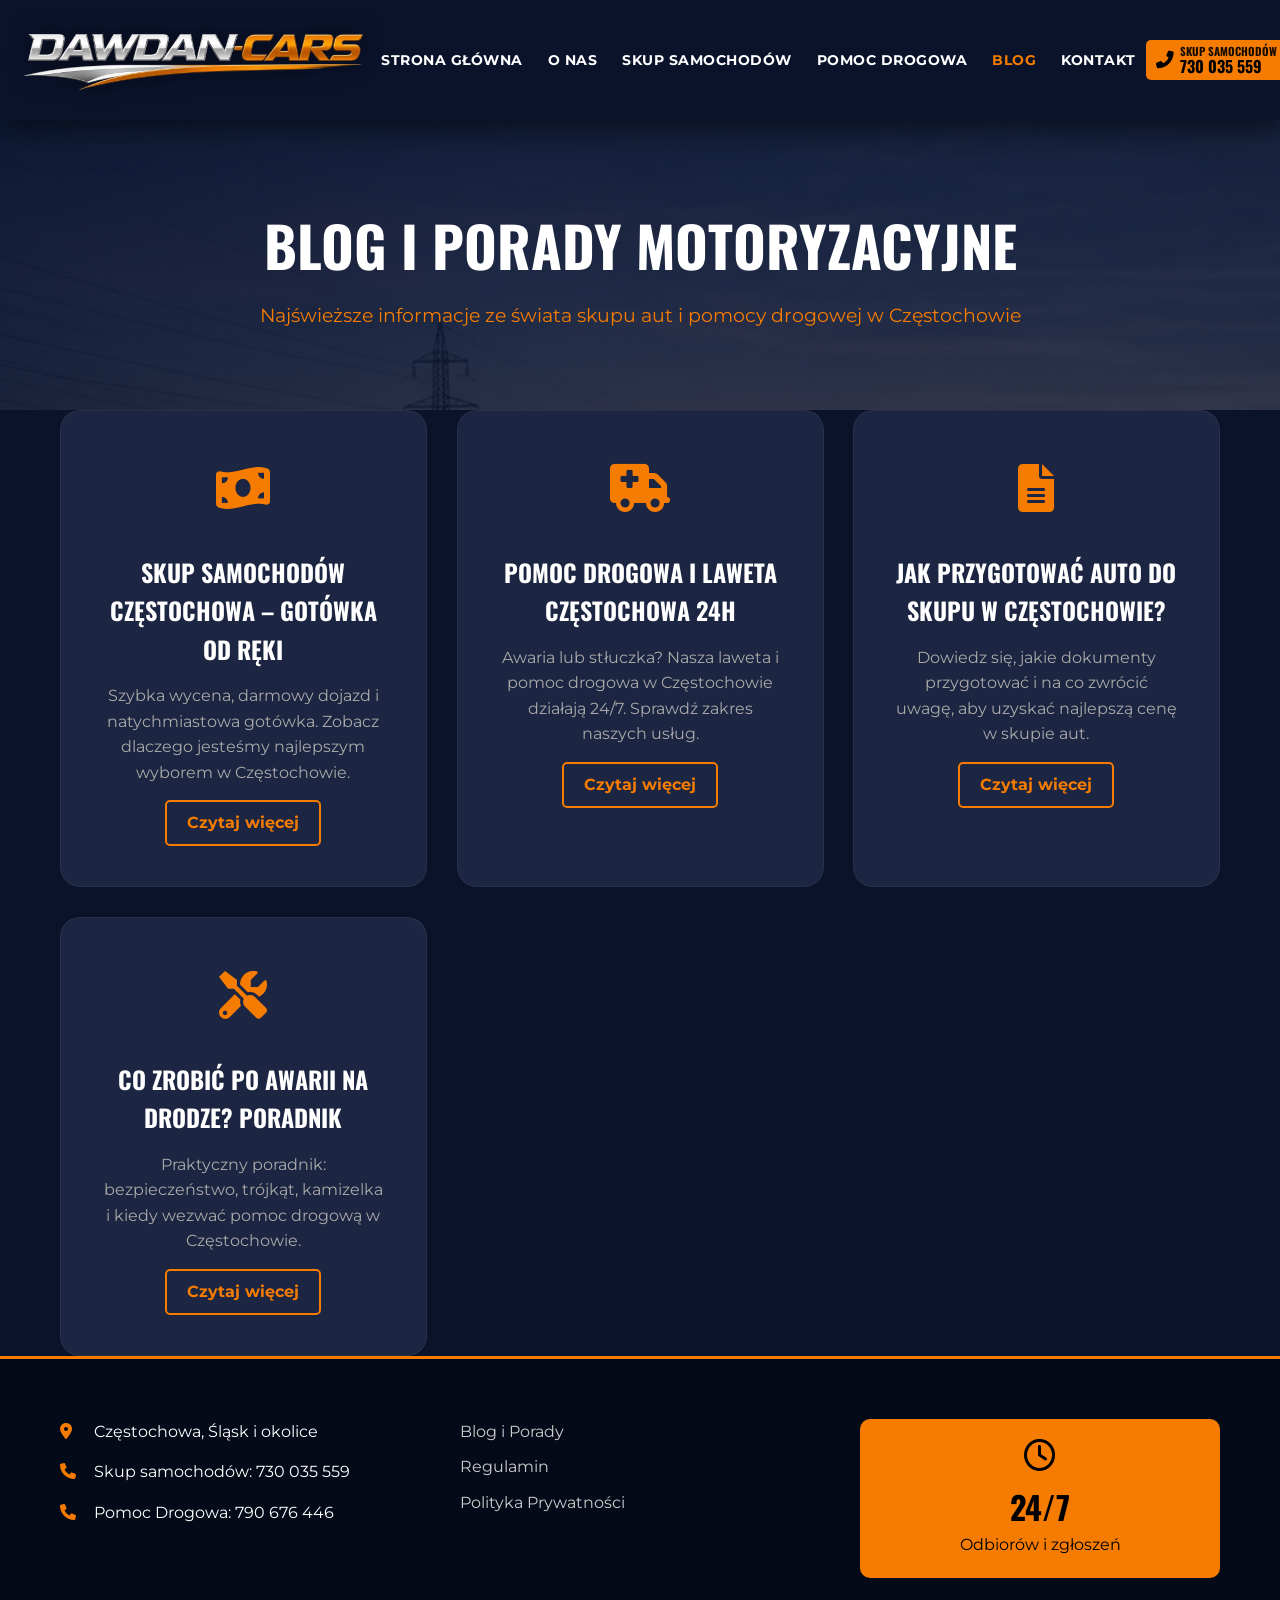
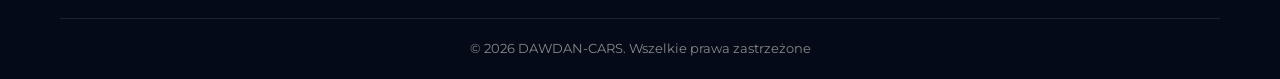
==== commit 9220abc9: "Enhance local SEO with targeted blog content and internal linking Key changes: - Created new SEO-opt" ====
--- a/blog.html
+++ b/blog.html
@@ -93,8 +93,24 @@
     <section class="blog-list">
         <div class="container">
             <div class="features-grid">
+                <!-- Article 4 (NEW) -->
+                <article class="feature-item" data-aos-custom="fade-up">
+                    <div class="feature-icon"><i class="fas fa-money-bill-wave"></i></div>
+                    <h3>Skup Samochodów Częstochowa – Gotówka od Ręki</h3>
+                    <p>Szybka wycena, darmowy dojazd i natychmiastowa gotówka. Zobacz dlaczego jesteśmy najlepszym wyborem w Częstochowie.</p>
+                    <a href="skup-samochodow-czestochowa-gotowka.html" class="btn-outline">Czytaj więcej</a>
+                </article>
+
+                <!-- Article 5 (NEW) -->
+                <article class="feature-item" data-aos-custom="fade-up" data-aos-delay="100">
+                    <div class="feature-icon"><i class="fas fa-ambulance"></i></div>
+                    <h3>Pomoc Drogowa i Laweta Częstochowa 24h</h3>
+                    <p>Awaria lub stłuczka? Nasza laweta i pomoc drogowa w Częstochowie działają 24/7. Sprawdź zakres naszych usług.</p>
+                    <a href="pomoc-drogowa-laweta-czestochowa-24h.html" class="btn-outline">Czytaj więcej</a>
+                </article>
+
                 <!-- Article 1 -->
-                <article class="feature-item" data-aos-custom="fade-up">
+                <article class="feature-item" data-aos-custom="fade-up" data-aos-delay="200">
                     <div class="feature-icon"><i class="fas fa-file-alt"></i></div>
                     <h3>Jak przygotować auto do skupu w Częstochowie?</h3>
                     <p>Dowiedz się, jakie dokumenty przygotować i na co zwrócić uwagę, aby uzyskać najlepszą cenę w skupie aut.</p>
@@ -102,7 +118,7 @@
                 </article>
 
                 <!-- Article 2 -->
-                <article class="feature-item" data-aos-custom="fade-up" data-aos-delay="100">
+                <article class="feature-item" data-aos-custom="fade-up" data-aos-delay="300">
                     <div class="feature-icon"><i class="fas fa-tools"></i></div>
                     <h3>Co zrobić po awarii na drodze? Poradnik</h3>
                     <p>Praktyczny poradnik: bezpieczeństwo, trójkąt, kamizelka i kiedy wezwać pomoc drogową w Częstochowie.</p>
@@ -110,7 +126,7 @@
                 </article>
 
                 <!-- Article 3 -->
-                <article class="feature-item" data-aos-custom="fade-up" data-aos-delay="200">
+                <article class="feature-item" data-aos-custom="fade-up" data-aos-delay="400">
                     <div class="feature-icon"><i class="fas fa-truck-moving"></i></div>
                     <h3>Laweta vs Holowanie na linie - co wybrać?</h3>
                     <p>Analizujemy wady i zalety obu rozwiązań. Sprawdź, dlaczego profesjonalna laweta jest bezpieczniejsza.</p>
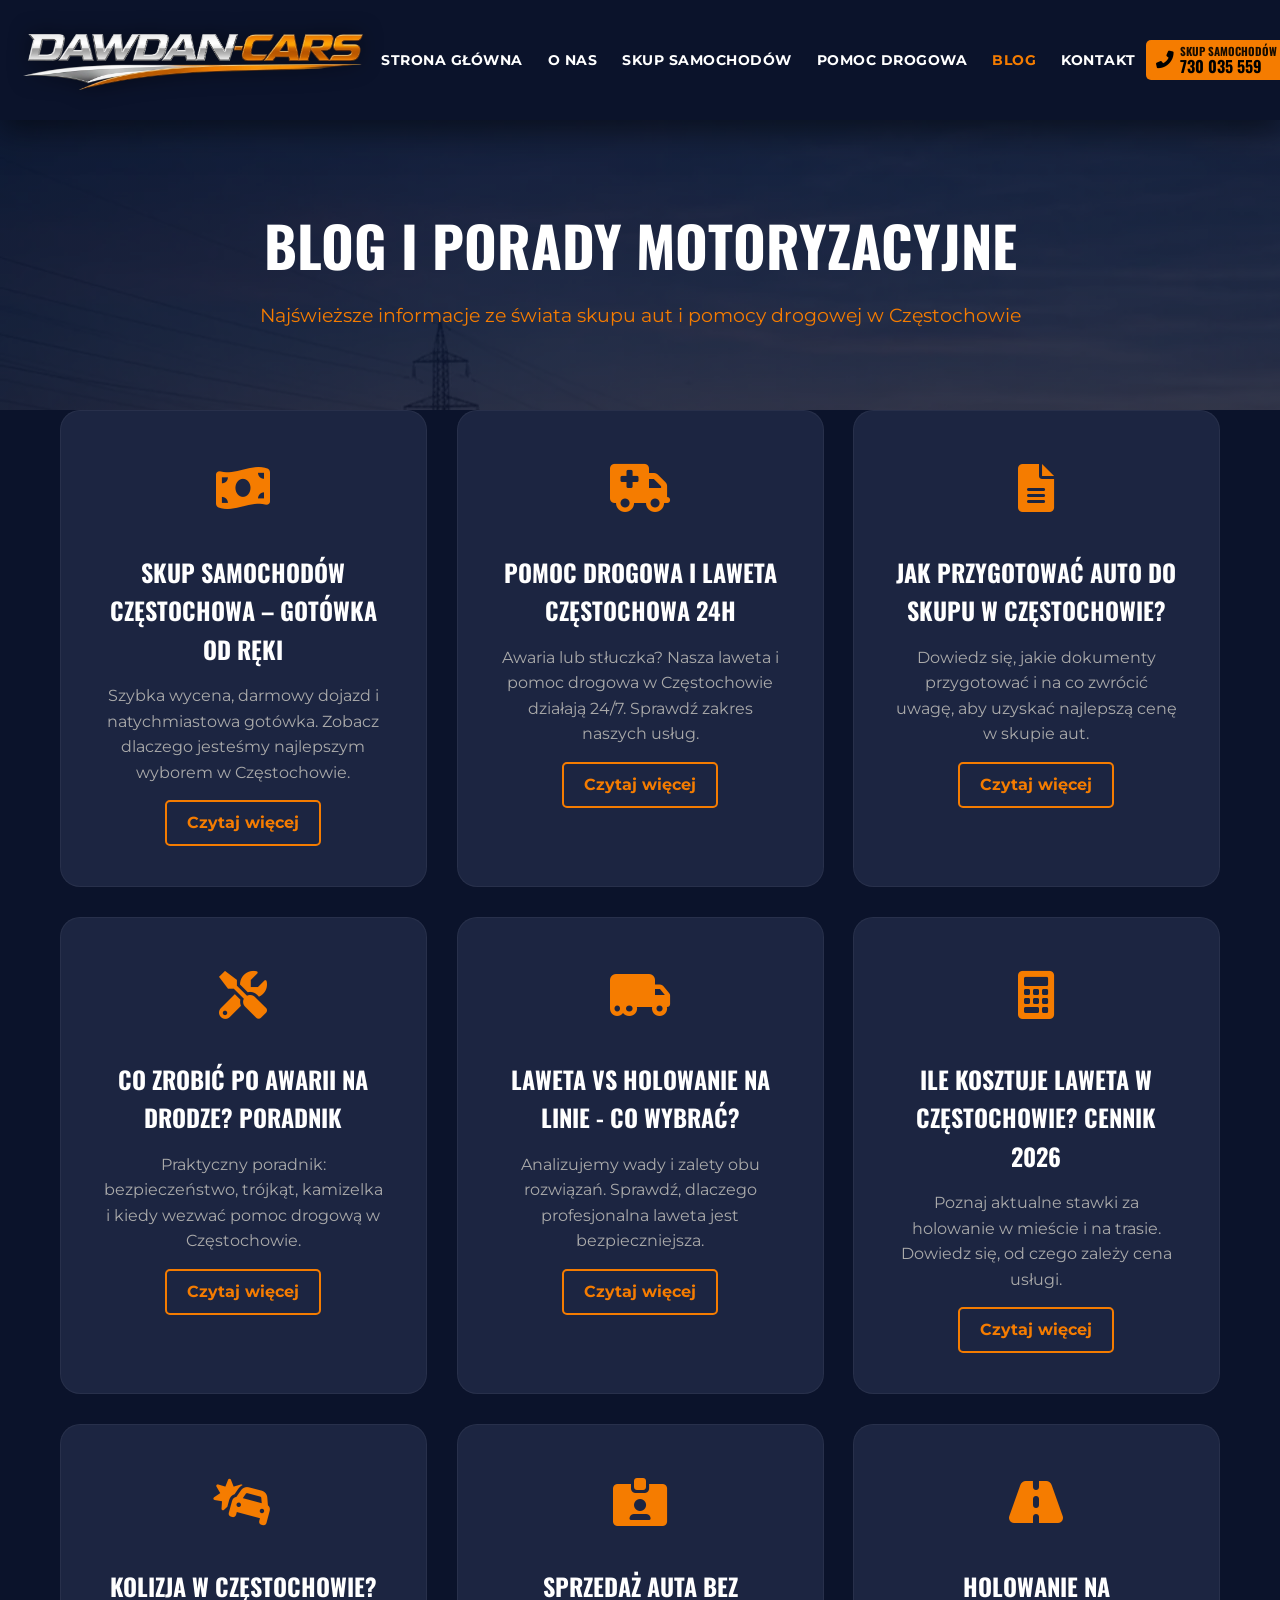
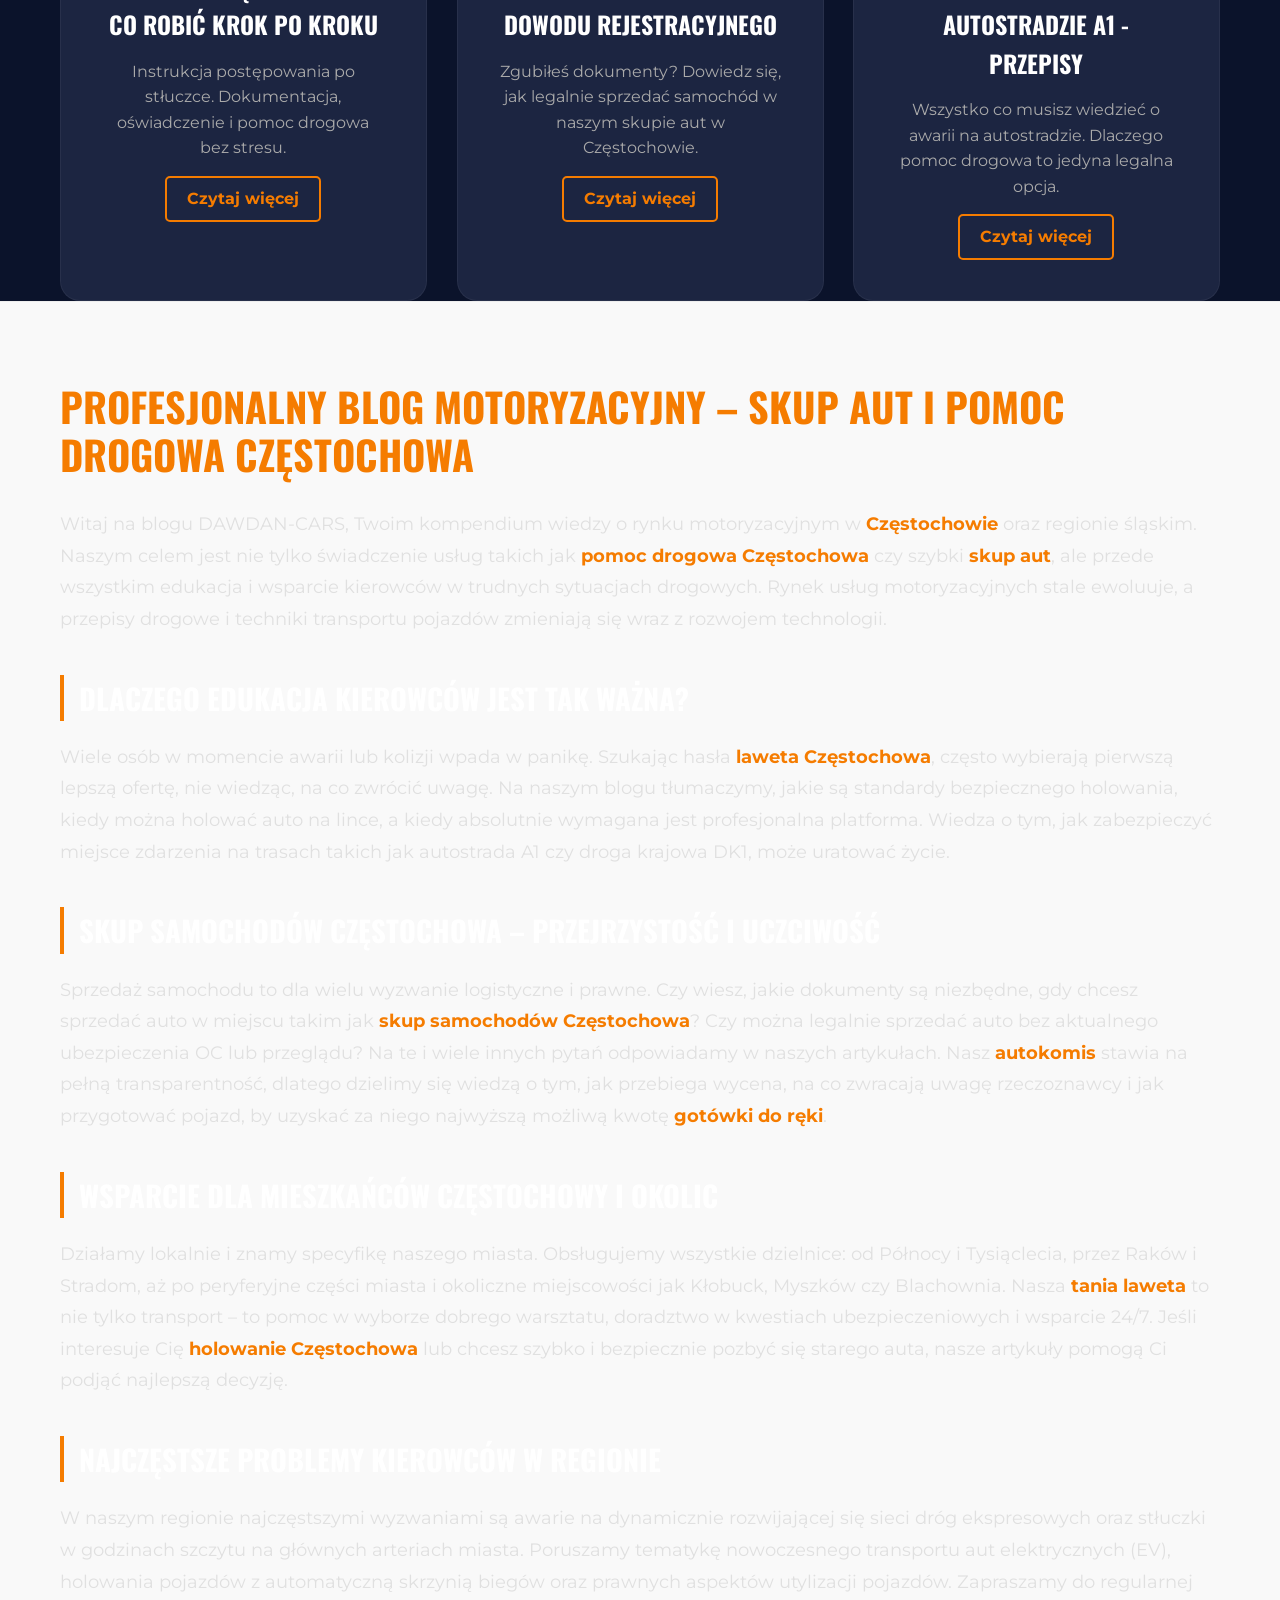
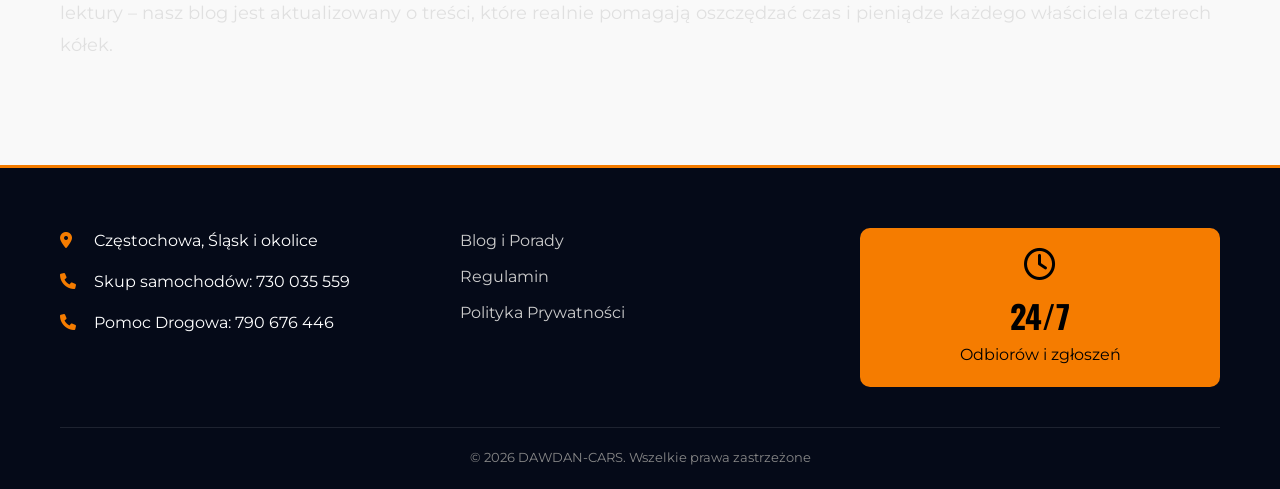
==== commit f2eda2f3: "Optimize website performance, accessibility, and local SEO for Częstochowa - Achieved >90% PageSpeed" ====
--- a/blog.html
+++ b/blog.html
@@ -90,7 +90,7 @@
         </div>
     </section>
 
-    <section class="blog-list">
+    <section class="blog-list" style="padding-bottom: 0;">
         <div class="container">
             <div class="features-grid">
                 <!-- Article 4 (NEW) -->
@@ -132,6 +132,59 @@
                     <p>Analizujemy wady i zalety obu rozwiązań. Sprawdź, dlaczego profesjonalna laweta jest bezpieczniejsza.</p>
                     <a href="laweta-porady.html" class="btn-outline">Czytaj więcej</a>
                 </article>
+
+                <!-- Article 6 (NEW) -->
+                <article class="feature-item" data-aos-custom="fade-up" data-aos-delay="100">
+                    <div class="feature-icon"><i class="fas fa-calculator"></i></div>
+                    <h3>Ile kosztuje laweta w Częstochowie? Cennik 2026</h3>
+                    <p>Poznaj aktualne stawki za holowanie w mieście i na trasie. Dowiedz się, od czego zależy cena usługi.</p>
+                    <a href="ile-kosztuje-laweta-czestochowa.html" class="btn-outline">Czytaj więcej</a>
+                </article>
+
+                <!-- Article 7 (NEW) -->
+                <article class="feature-item" data-aos-custom="fade-up" data-aos-delay="200">
+                    <div class="feature-icon"><i class="fas fa-car-crash"></i></div>
+                    <h3>Kolizja w Częstochowie? Co robić krok po kroku</h3>
+                    <p>Instrukcja postępowania po stłuczce. Dokumentacja, oświadczenie i pomoc drogowa bez stresu.</p>
+                    <a href="kolizja-czestochowa-co-robic.html" class="btn-outline">Czytaj więcej</a>
+                </article>
+
+                <!-- Article 8 (NEW) -->
+                <article class="feature-item" data-aos-custom="fade-up" data-aos-delay="300">
+                    <div class="feature-icon"><i class="fas fa-id-card-alt"></i></div>
+                    <h3>Sprzedaż auta bez dowodu rejestracyjnego</h3>
+                    <p>Zgubiłeś dokumenty? Dowiedz się, jak legalnie sprzedać samochód w naszym skupie aut w Częstochowie.</p>
+                    <a href="sprzedaz-auta-bez-dowodu-rejestracyjnego.html" class="btn-outline">Czytaj więcej</a>
+                </article>
+
+                <!-- Article 9 (NEW) -->
+                <article class="feature-item" data-aos-custom="fade-up" data-aos-delay="400">
+                    <div class="feature-icon"><i class="fas fa-road"></i></div>
+                    <h3>Holowanie na autostradzie A1 - Przepisy</h3>
+                    <p>Wszystko co musisz wiedzieć o awarii na autostradzie. Dlaczego pomoc drogowa to jedyna legalna opcja.</p>
+                    <a href="holowanie-na-autostradzie-a1-przepisy.html" class="btn-outline">Czytaj więcej</a>
+                </article>
+            </div>
+        </div>
+    </section>
+
+    <section class="blog-seo-content" style="padding: 80px 0; background-color: #f9f9f9; border-top: 1px solid #eee;">
+        <div class="container">
+            <div class="seo-text-block">
+                <h2>Profesjonalny Blog Motoryzacyjny – Skup Aut i Pomoc Drogowa Częstochowa</h2>
+                <p>Witaj na blogu DAWDAN-CARS, Twoim kompendium wiedzy o rynku motoryzacyjnym w <strong>Częstochowie</strong> oraz regionie śląskim. Naszym celem jest nie tylko świadczenie usług takich jak <strong>pomoc drogowa Częstochowa</strong> czy szybki <strong>skup aut</strong>, ale przede wszystkim edukacja i wsparcie kierowców w trudnych sytuacjach drogowych. Rynek usług motoryzacyjnych stale ewoluuje, a przepisy drogowe i techniki transportu pojazdów zmieniają się wraz z rozwojem technologii.</p>
+
+                <h3>Dlaczego edukacja kierowców jest tak ważna?</h3>
+                <p>Wiele osób w momencie awarii lub kolizji wpada w panikę. Szukając hasła <strong>laweta Częstochowa</strong>, często wybierają pierwszą lepszą ofertę, nie wiedząc, na co zwrócić uwagę. Na naszym blogu tłumaczymy, jakie są standardy bezpiecznego holowania, kiedy można holować auto na lince, a kiedy absolutnie wymagana jest profesjonalna platforma. Wiedza o tym, jak zabezpieczyć miejsce zdarzenia na trasach takich jak autostrada A1 czy droga krajowa DK1, może uratować życie.</p>
+
+                <h3>Skup samochodów Częstochowa – przejrzystość i uczciwość</h3>
+                <p>Sprzedaż samochodu to dla wielu wyzwanie logistyczne i prawne. Czy wiesz, jakie dokumenty są niezbędne, gdy chcesz sprzedać auto w miejscu takim jak <strong>skup samochodów Częstochowa</strong>? Czy można legalnie sprzedać auto bez aktualnego ubezpieczenia OC lub przeglądu? Na te i wiele innych pytań odpowiadamy w naszych artykułach. Nasz <strong>autokomis</strong> stawia na pełną transparentność, dlatego dzielimy się wiedzą o tym, jak przebiega wycena, na co zwracają uwagę rzeczoznawcy i jak przygotować pojazd, by uzyskać za niego najwyższą możliwą kwotę <strong>gotówki do ręki</strong>.</p>
+
+                <h3>Wsparcie dla mieszkańców Częstochowy i okolic</h3>
+                <p>Działamy lokalnie i znamy specyfikę naszego miasta. Obsługujemy wszystkie dzielnice: od Północy i Tysiąclecia, przez Raków i Stradom, aż po peryferyjne części miasta i okoliczne miejscowości jak Kłobuck, Myszków czy Blachownia. Nasza <strong>tania laweta</strong> to nie tylko transport – to pomoc w wyborze dobrego warsztatu, doradztwo w kwestiach ubezpieczeniowych i wsparcie 24/7. Jeśli interesuje Cię <strong>holowanie Częstochowa</strong> lub chcesz szybko i bezpiecznie pozbyć się starego auta, nasze artykuły pomogą Ci podjąć najlepszą decyzję.</p>
+
+                <h3>Najczęstsze problemy kierowców w regionie</h3>
+                <p>W naszym regionie najczęstszymi wyzwaniami są awarie na dynamicznie rozwijającej się sieci dróg ekspresowych oraz stłuczki w godzinach szczytu na głównych arteriach miasta. Poruszamy tematykę nowoczesnego transportu aut elektrycznych (EV), holowania pojazdów z automatyczną skrzynią biegów oraz prawnych aspektów utylizacji pojazdów. Zapraszamy do regularnej lektury – nasz blog jest aktualizowany o treści, które realnie pomagają oszczędzać czas i pieniądze każdego właściciela czterech kółek.</p>
             </div>
         </div>
     </section>
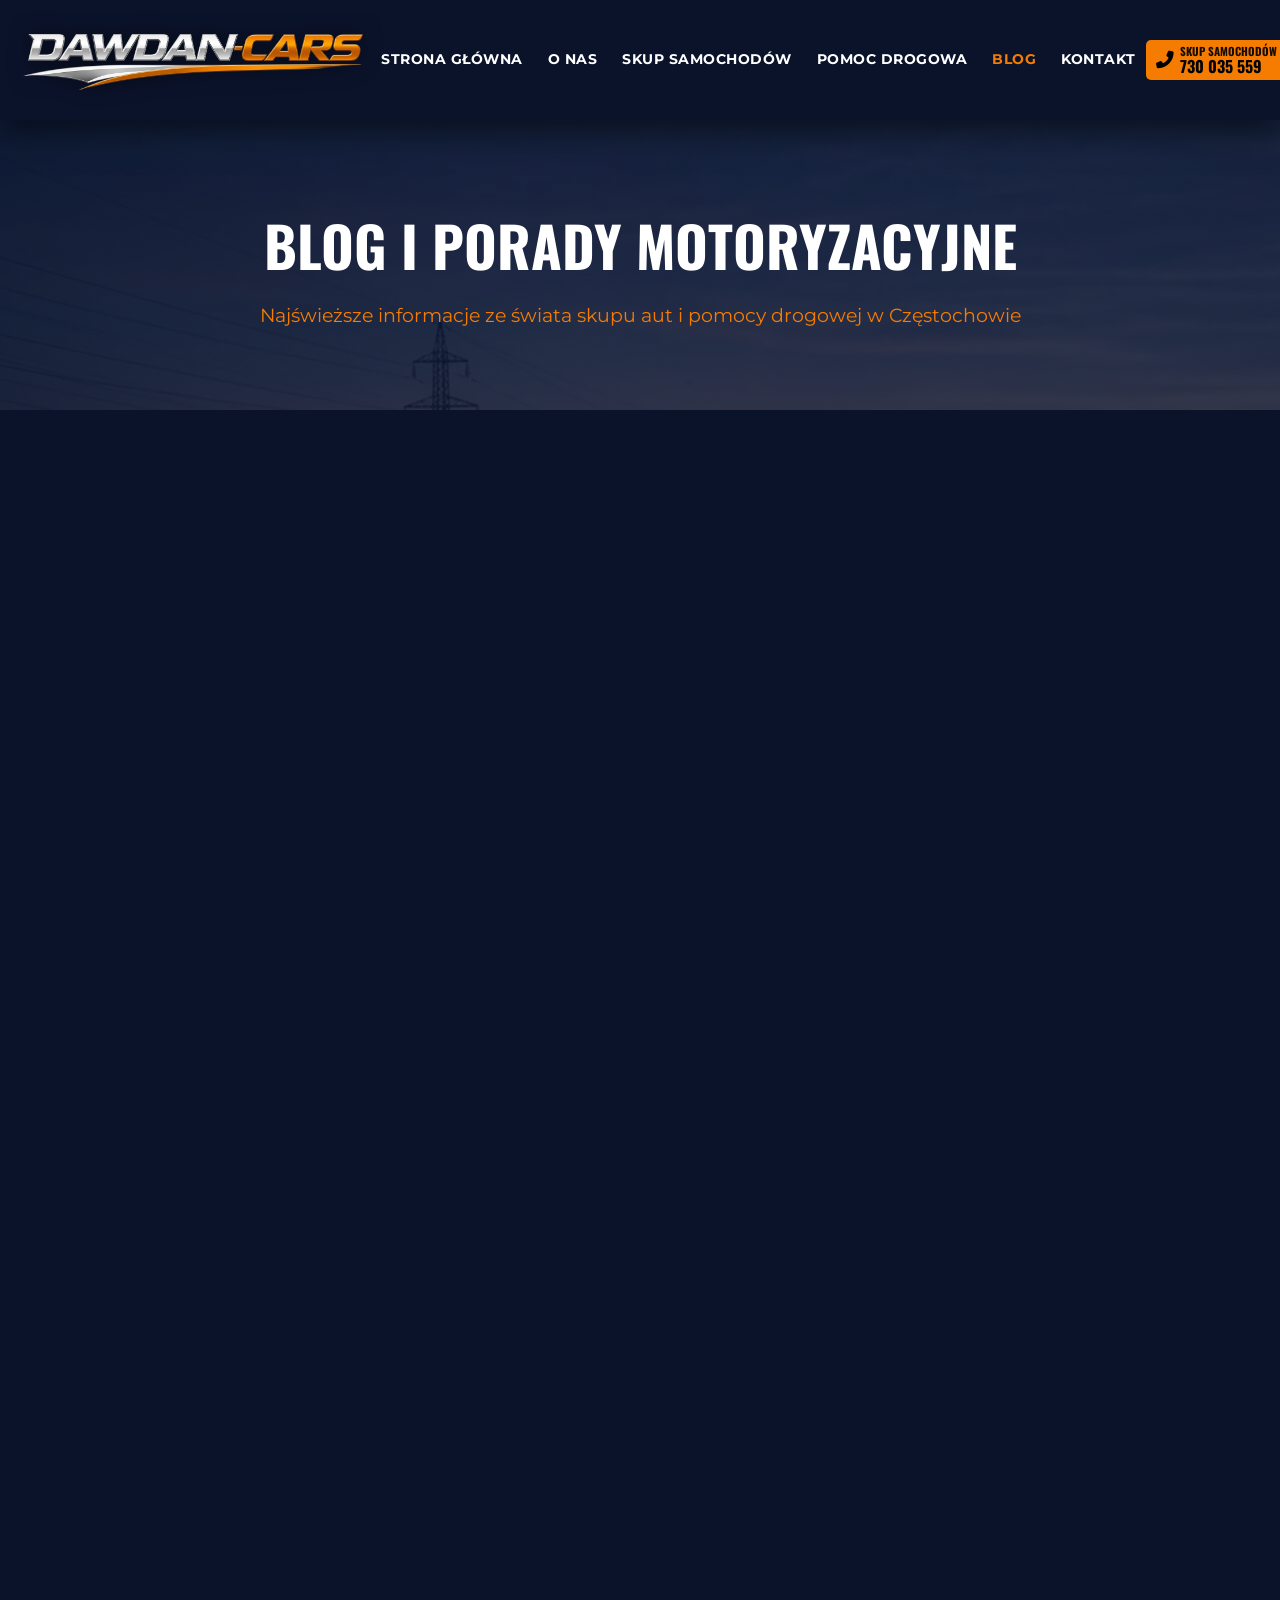
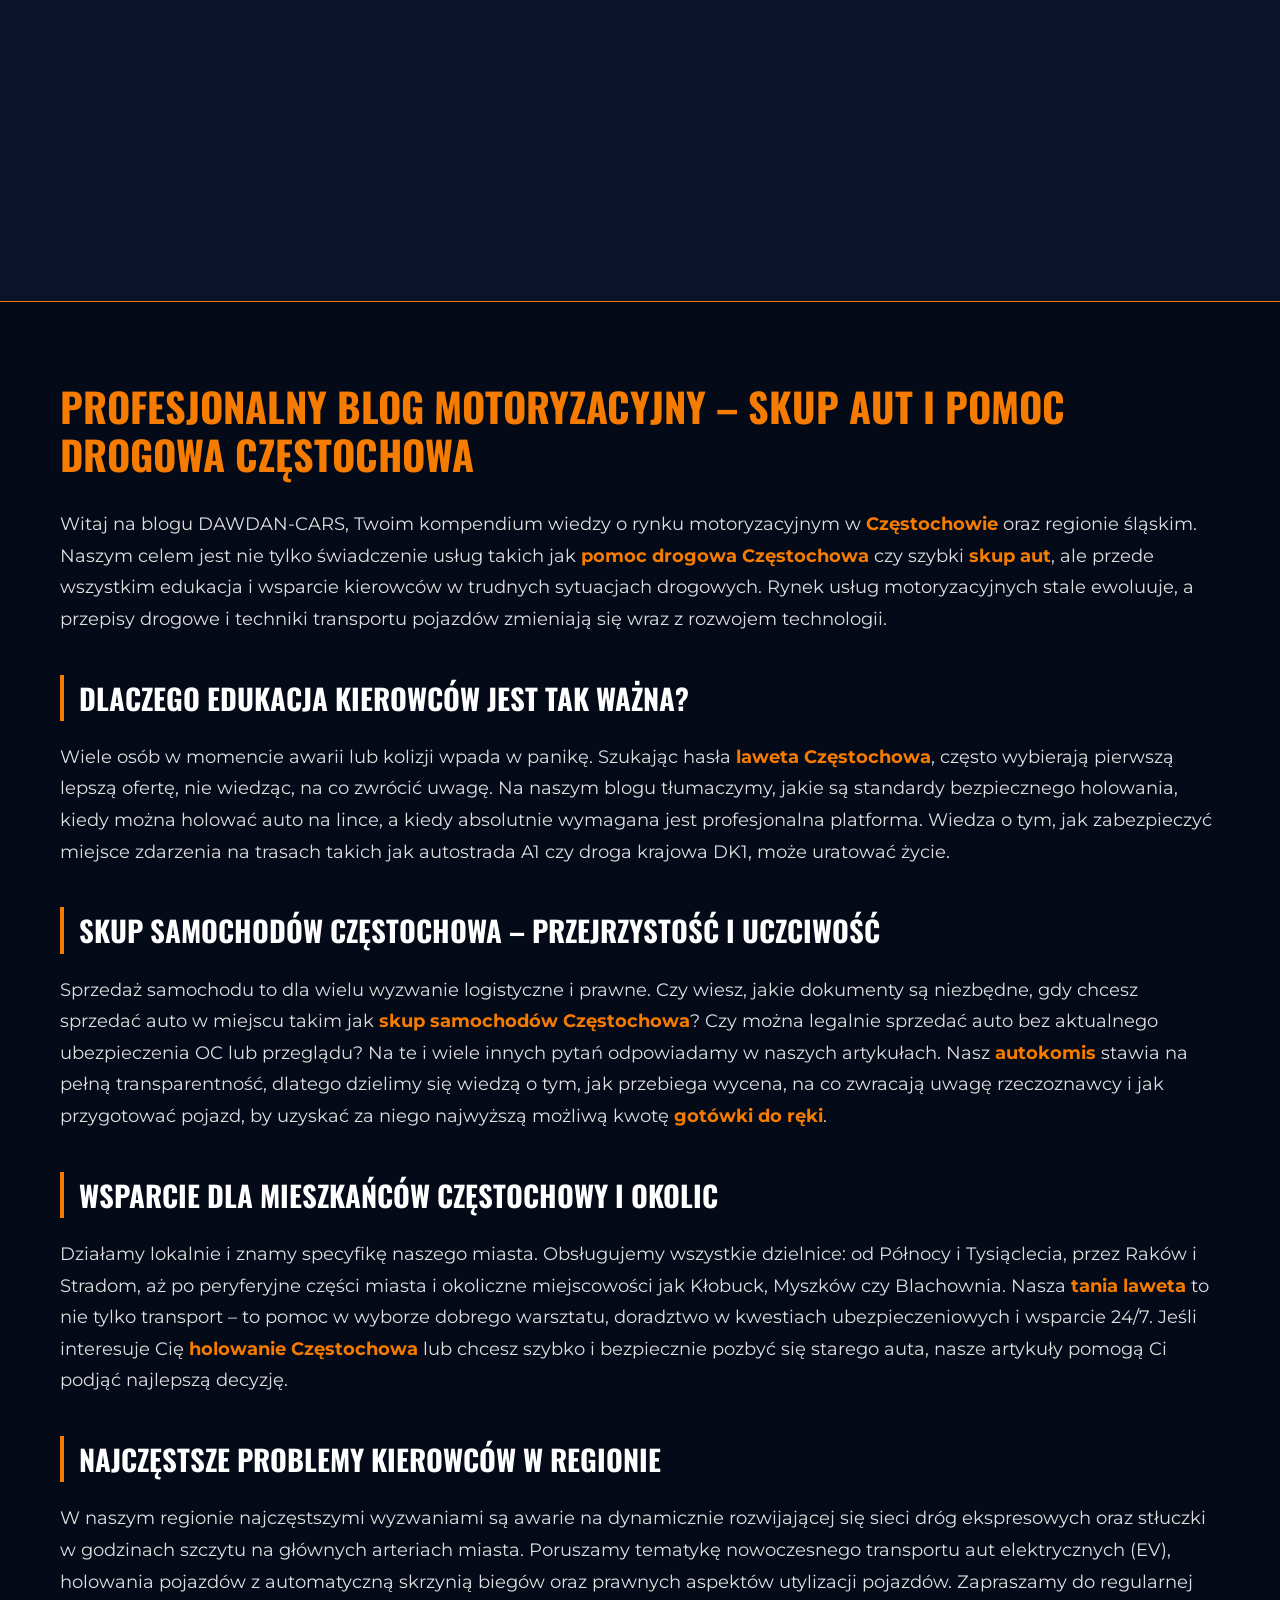
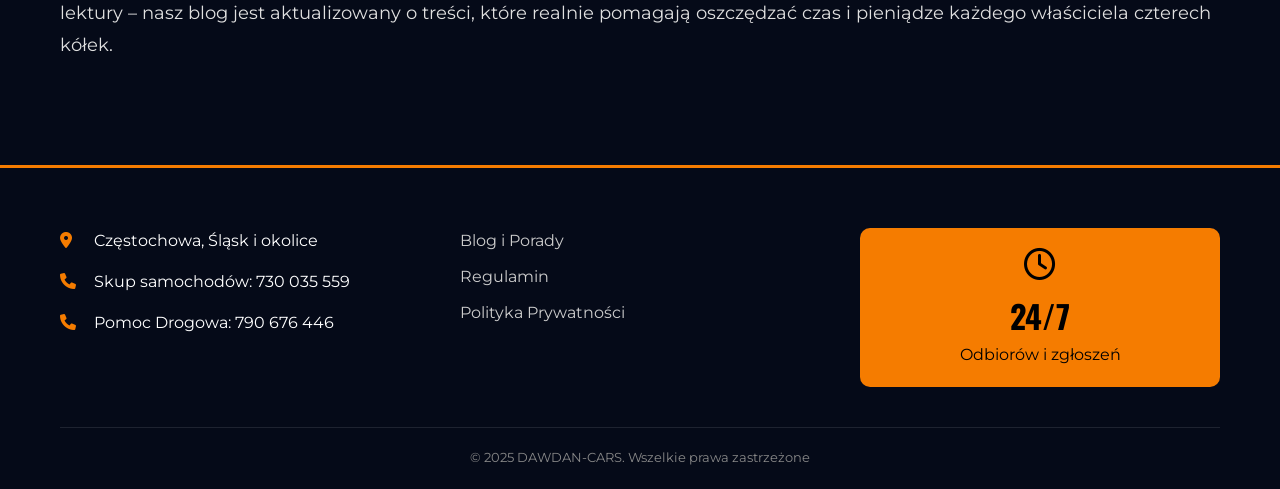
==== commit 03f883fc: "Full performance, accessibility, and SEO optimization for mobile and desktop. - Optimized LCP and TB" ====
--- a/blog.html
+++ b/blog.html
@@ -136,7 +136,7 @@
                 <!-- Article 6 (NEW) -->
                 <article class="feature-item" data-aos-custom="fade-up" data-aos-delay="100">
                     <div class="feature-icon"><i class="fas fa-calculator"></i></div>
-                    <h3>Ile kosztuje laweta w Częstochowie? Cennik 2026</h3>
+                    <h3>Ile kosztuje laweta w Częstochowie? Cennik 2025</h3>
                     <p>Poznaj aktualne stawki za holowanie w mieście i na trasie. Dowiedz się, od czego zależy cena usługi.</p>
                     <a href="ile-kosztuje-laweta-czestochowa.html" class="btn-outline">Czytaj więcej</a>
                 </article>
@@ -168,7 +168,7 @@
         </div>
     </section>
 
-    <section class="blog-seo-content" style="padding: 80px 0; background-color: #f9f9f9; border-top: 1px solid #eee;">
+    <section class="blog-seo-content" style="padding: 80px 0; background-color: #050a18; border-top: 1px solid var(--primary-color);">
         <div class="container">
             <div class="seo-text-block">
                 <h2>Profesjonalny Blog Motoryzacyjny – Skup Aut i Pomoc Drogowa Częstochowa</h2>
@@ -213,7 +213,7 @@
                 </div>
             </div>
             <div class="footer-bottom">
-                <p>&copy; 2026 DAWDAN-CARS. Wszelkie prawa zastrzeżone</p>
+                <p>&copy; 2025 DAWDAN-CARS. Wszelkie prawa zastrzeżone</p>
             </div>
         </div>
     </footer>
--- a/style.min.css
+++ b/style.min.css
@@ -1 +1 @@
-:root{--primary-color:#f57c00;--secondary-color:#0b132b;--accent-color:#1c2541;--text-light:#ffffff;--text-dark:#333333;--bg-dark:#0b132b;--bg-light:#f4f4f4}*{margin:0;padding:0;box-sizing:border-box}body{font-family:Montserrat,sans-serif;line-height:1.6;color:var(--text-light);background-color:var(--bg-dark);overflow-x:hidden}h1,h2,h3,h4{font-family:Oswald,sans-serif;text-transform:uppercase}.container{max-width:1200px;margin:0 auto;padding:0 20px}header{background-color:#0b132b;position:sticky;top:0;z-index:2000;box-shadow:0 10px 30px rgba(0,0,0,.5);transition:padding .3s ease,background .3s ease;will-change:padding,background;padding:15px 0}header.scrolled{padding:5px 0;background:rgba(11,19,43,.95)}header.menu-open{box-shadow:none;background:#0b132b}.top-bar .container{display:grid;grid-template-columns:1fr auto 1fr;align-items:center;height:auto;max-width:100%;padding:15px 20px}.logo{display:flex;justify-content:flex-start}.logo img{max-height:60px;width:auto;display:block;transition:transform .3s ease;filter:drop-shadow(0 0 10px rgba(0,0,0,.5))}.logo img:hover{transform:scale(1.05);filter:drop-shadow(0 0 12px rgba(255,152,0,.3))}nav{display:flex;align-items:center;justify-content:center}nav ul{display:flex;list-style:none;gap:10px}nav a{text-decoration:none;color:var(--text-light);font-weight:700;font-size:.85rem;padding:8px 10px;transition:all .3s ease;text-transform:uppercase;letter-spacing:.5px;white-space:nowrap}nav a.active,nav a:hover{color:var(--primary-color)}nav a:focus{outline:2px solid var(--primary-color);outline-offset:4px}a.btn-call:focus,a.btn-hero-call:focus,a.btn-outline:focus,button:focus{outline:3px solid #fff;outline-offset:2px}.header-cta{display:flex;flex-direction:row;justify-content:flex-end;align-items:center;gap:10px}.mobile-only{display:none}.header-cta .btn-call{display:flex;align-items:center;gap:6px;text-decoration:none;color:#000;background:var(--primary-color);padding:6px 10px;transition:background .3s;font-family:Oswald,sans-serif;font-weight:700;border-radius:5px;line-height:1;white-space:nowrap}.header-cta .btn-call i{font-size:1.1rem}.btn-label{display:block;font-size:.7rem;text-transform:uppercase;color:inherit}.btn-number{display:block;font-size:1rem;color:inherit}.header-cta .btn-call:hover{background:#e68a00}.menu-toggle{display:none;flex-direction:column;justify-content:center;align-items:center;width:50px;height:50px;background:rgba(255,152,0,.1);border:2px solid var(--primary-color);border-radius:12px;cursor:pointer;padding:0;z-index:2200;transition:all .3s cubic-bezier(.4, 0, .2, 1);position:relative}.menu-toggle:hover{background:var(--primary-color)}.menu-toggle:hover span{background:#fff}.menu-toggle span{width:26px;height:2px;background:var(--primary-color);border-radius:2px;transition:all .4s cubic-bezier(.68, -.6, .32, 1.6);position:absolute}.menu-toggle span:first-child{transform:translateY(-8px)}.menu-toggle span:nth-child(2){transform:translateY(0);width:18px;right:9px}.menu-toggle span:nth-child(3){transform:translateY(8px)}.menu-toggle.active{background:rgba(255,255,255,.1);border-color:#fff}.menu-toggle.active span{background:#fff}.menu-toggle.active span:first-child{transform:translateY(0) rotate(45deg)}.menu-toggle.active span:nth-child(2){opacity:0;transform:translateX(-20px)}.menu-toggle.active span:nth-child(3){transform:translateY(0) rotate(-45deg)}.hero{background:linear-gradient(rgba(11,19,43,.8),rgba(11,19,43,.8)),url('tlo.webp');background-size:cover;background-position:center;padding:80px 0;min-height:800px;display:flex;align-items:stretch;justify-content:center}.hero .container{display:flex;flex-direction:column}.hero-content{display:flex;flex-direction:column;align-items:center;width:100%;height:100%}.hero-text{width:100%;display:flex;flex-direction:column;align-items:center;min-height:400px}.hero-text h1{font-size:clamp(1.8rem, 8vw, 4.5rem);color:var(--text-light);line-height:1.1;width:100%;text-shadow:3px 3px 10px rgba(0,0,0,.9);text-align:center;margin-bottom:clamp(20px,5vh,40px);white-space:normal;word-wrap:break-word;letter-spacing:1px;min-height:1.1em;contain-intrinsic-size:auto 1.1em}.hero-text h1 .highlight{color:var(--primary-color);font-style:italic;font-weight:900}.hero-cta-buttons{display:flex;flex-wrap:wrap;justify-content:center;gap:15px;margin-bottom:40px}.btn-hero-call{display:flex;align-items:center;background:var(--primary-color);color:#000;padding:15px 25px;text-decoration:none;font-weight:700;font-family:Oswald,sans-serif;border-radius:5px;transition:background .3s;line-height:1.1;text-align:left}.btn-hero-call i{font-size:2rem;margin-right:15px}.btn-hero-call .btn-label{font-size:1rem;color:inherit}.btn-hero-call .btn-number{font-size:1.8rem;color:inherit}.btn-hero-call:hover{background:#e68a00}.hero-features{list-style:none;display:flex;gap:30px;margin-top:auto;padding-top:50px}.hero-features li{font-weight:700;font-size:.9rem}.hero-features i{color:var(--primary-color);margin-right:5px}.service-boxes{margin-top:clamp(-30px,-5vw,-50px);position:relative;z-index:10}.service-boxes .container{display:grid;grid-template-columns:repeat(auto-fit,minmax(280px,1fr));gap:30px}.box{display:flex;align-items:center;padding:40px;border-radius:10px;gap:25px;box-shadow:0 10px 30px rgba(0,0,0,.3)}.blue-box{background-color:var(--accent-color)}.orange-box{background-color:var(--primary-color);color:#000}.box-icon i{font-size:3.5rem}.box-content h3{font-size:1.5rem;margin-bottom:10px}.btn-outline{display:inline-block;margin-top:15px;padding:8px 20px;border:2px solid var(--primary-color);color:var(--primary-color);text-decoration:none;font-weight:700;border-radius:5px;transition:all .3s}.btn-outline:hover{background:var(--primary-color);color:#fff}.box-call{margin-top:15px;display:flex;flex-direction:column}.box-call span{font-size:.8rem;text-transform:uppercase}.box-call strong{font-size:1.8rem;font-family:Oswald,sans-serif}[data-aos]{will-change:transform,opacity}.benefits{padding:80px 0;background-color:#050a18}.section-title{text-align:center;font-size:clamp(1.8rem, 5vw, 2.8rem);margin-bottom:clamp(30px,8vw,50px);position:relative;padding:0 15px}.section-title::after{content:'';display:block;width:60px;height:4px;background:var(--primary-color);margin:15px auto}.benefits-grid{display:grid;grid-template-columns:repeat(auto-fit,minmax(250px,1fr));gap:20px}.benefit-item{text-align:center;padding:30px;background:var(--accent-color);border-radius:10px;transition:transform .3s}.benefit-item:hover{transform:translateY(-10px);border-bottom:3px solid var(--primary-color)}.benefit-item i{font-size:3rem;color:var(--primary-color);margin-bottom:20px}.benefit-item h3{font-size:1.2rem;color:var(--primary-color)}.recent-buys{padding:80px 0;overflow:hidden}.buys-slider{padding:20px 0 50px!important}.buys-slider .active{background:var(--primary-color)}.buy-card{background:var(--accent-color);border-radius:10px;overflow:hidden;text-align:center}.car-img{height:180px;background-size:cover;background-position:center}.buy-card p{padding:15px;font-weight:700;text-transform:uppercase}footer{background:#050a18;padding:60px 0 20px;border-top:3px solid var(--primary-color)}footer h3{text-align:center;font-size:2rem;margin-bottom:40px}.footer-grid{display:grid;grid-template-columns:repeat(auto-fit,minmax(250px,1fr));gap:40px;margin-bottom:40px}.footer-info p{margin-bottom:15px}.footer-info i{color:var(--primary-color);margin-right:10px;width:20px}.hours-box{background:var(--primary-color);padding:20px;border-radius:10px;text-align:center;color:#000}.hours-box i{font-size:2rem;margin-bottom:10px}.hours-box span{display:block;font-size:2rem;font-weight:700;font-family:Oswald,sans-serif}.footer-links ul{list-style:none}.footer-links li{margin-bottom:10px}.footer-links a{color:#ccc;text-decoration:none}.footer-links a:hover{color:var(--primary-color)}.footer-bottom{text-align:center;padding-top:20px;border-top:1px solid rgba(255,255,255,.1);font-size:.8rem;color:#888}.seo-content{padding:80px 0;background:#050a18}.seo-text-block h2{font-size:clamp(1.8rem, 4vw, 2.5rem);color:var(--primary-color);margin-bottom:30px;line-height:1.2}.seo-text-block h3{font-size:clamp(1.4rem, 3vw, 1.8rem);margin-top:40px;margin-bottom:20px;color:var(--text-light);border-left:4px solid var(--primary-color);padding-left:15px}.seo-text-block p{margin-bottom:25px;font-size:1.1rem;color:#e0e0e0;line-height:1.8}.seo-text-block strong{color:var(--primary-color)}.seo-text-block ul{list-style:none;margin-bottom:20px}.seo-text-block li{margin-bottom:15px;padding-left:35px;position:relative;font-size:1.1rem;color:#e0e0e0}.seo-text-block li::before{content:'✔';position:absolute;left:0;color:var(--primary-color);font-weight:700;font-size:1.2rem}.hero-subtext{font-size:1.3rem;text-align:center;margin:0 auto 40px;color:#fff;max-width:900px;font-weight:600;letter-spacing:1px;text-transform:uppercase;text-shadow:2px 2px 4px rgba(0,0,0,.9);background:linear-gradient(90deg,transparent,rgba(0,0,0,.4),transparent);padding:12px 20px;border-top:1px solid var(--primary-color);border-bottom:1px solid var(--primary-color)}.how-it-works{padding:80px 0;background:var(--bg-dark)}.steps-grid{display:grid;grid-template-columns:repeat(auto-fit,minmax(280px,1fr));gap:30px;margin-top:40px}.step{text-align:center;padding:40px;background:var(--accent-color);border-radius:10px;position:relative}.step-num{width:50px;height:50px;background:var(--primary-color);color:#fff;border-radius:50%;display:flex;align-items:center;justify-content:center;font-size:1.5rem;font-weight:700;margin:0 auto 20px}.brands{padding:60px 0;background:#050a18}.brands-flex{display:flex;flex-wrap:wrap;justify-content:center;gap:30px}.brands-flex span{font-size:1.5rem;font-weight:700;color:#8a8a8a;text-transform:uppercase}.testimonials{padding:80px 0;background:var(--bg-dark);overflow:hidden}.testimonials-slider{padding:20px 0 50px!important}.testimonials-slider .active{background:var(--primary-color)}.testimonial{background:var(--accent-color);padding:30px;border-radius:10px;border-left:4px solid var(--primary-color)}.stars{color:var(--primary-color);margin-bottom:15px}.faq{padding:80px 0;background:#050a18}.faq-list{max-width:800px;margin:0 auto}.faq-item{margin-bottom:25px;padding-bottom:25px;border-bottom:1px solid rgba(255,255,255,.1)}.faq-item h3{color:var(--primary-color);margin-bottom:10px;font-size:1.3rem}.page-header{padding:clamp(40px,10vw,80px) 0;text-align:center;color:#fff}.page-header h1{font-size:clamp(2rem, 8vw, 3.5rem);margin-bottom:10px}.page-header p{font-size:1.2rem;color:var(--primary-color)}.about-content,.contact-page,.service-details,.tow-details{padding:80px 0}.about-grid,.contact-grid,.service-grid,.tow-grid{display:grid;grid-template-columns:1.5fr 1fr;gap:60px;align-items:flex-start}@media (max-width:992px){.about-grid,.contact-grid,.service-grid,.tow-grid{grid-template-columns:1fr;gap:40px}}.section-badge{display:inline-block;padding:5px 15px;background:rgba(245,124,0,.1);color:var(--primary-color);font-weight:700;font-size:.85rem;border-radius:50px;margin-bottom:15px;letter-spacing:1px;text-transform:uppercase;border:1px solid var(--primary-color)}.about-text h2,.service-text h2,.tow-info h2{font-size:clamp(1.8rem, 5vw, 2.8rem);margin-bottom:25px;color:#fff;line-height:1.2}.about-text p,.service-text p,.tow-info p{margin-bottom:20px;color:#e0e0e0;font-size:1.05rem}.about-stats-v2{display:grid;gap:20px}.stat-card{display:flex;align-items:center;gap:20px;background:var(--accent-color);padding:25px;border-radius:15px;transition:all .3s ease;border:1px solid rgba(255,255,255,.05)}.stat-card:hover{transform:translateX(10px);background:#252e4d;border-color:var(--primary-color)}.stat-icon{width:60px;height:60px;background:var(--primary-color);border-radius:12px;display:flex;align-items:center;justify-content:center;font-size:1.5rem;color:#000;flex-shrink:0}.stat-info{display:flex;flex-direction:column}.stat-number{font-size:2rem;font-weight:700;font-family:Oswald,sans-serif;color:var(--primary-color);line-height:1}.stat-label{font-size:.9rem;color:#aaa;margin-top:5px}.why-us{padding:100px 0}.bg-alt{background-color:#080f24}.section-title.centered{text-align:center;margin-bottom:60px}.features-grid{display:grid;grid-template-columns:repeat(auto-fit,minmax(300px,1fr));gap:30px}.feature-item{background:var(--accent-color);padding:40px;border-radius:20px;text-align:center;transition:all .3s ease;border:1px solid rgba(255,255,255,.05)}.feature-item:hover{transform:translateY(-10px);border-color:var(--primary-color)}.feature-icon{font-size:3rem;color:var(--primary-color);margin-bottom:25px}.feature-item h3{font-size:1.5rem;margin-bottom:15px;color:#fff}.feature-item p{color:#aaa}.call-to-action-simple{padding:100px 0;background:linear-gradient(rgba(11,19,43,.9),rgba(11,19,43,.9)),url('tlo.webp');background-size:cover;background-position:center;text-align:center}.cta-content h2{font-size:clamp(1.8rem, 4vw, 2.5rem);margin-bottom:20px;color:#fff}.cta-content p{font-size:1.2rem;margin-bottom:40px;color:#ccc}.cta-buttons{display:flex;justify-content:center;gap:20px;flex-wrap:wrap}.btn{display:inline-flex;align-items:center;gap:10px;padding:15px 35px;border-radius:50px;font-weight:700;text-decoration:none;transition:all .3s ease;text-transform:uppercase;font-family:Oswald,sans-serif;letter-spacing:1px}.btn-primary{background:var(--primary-color);color:#000}.btn-primary:hover{background:#ff9800;transform:scale(1.05)}.btn-outline{border:2px solid var(--primary-color);color:var(--primary-color)}.btn-outline:hover{background:var(--primary-color);color:#000;transform:scale(1.05)}.check-list{list-style:none;margin:20px 0}.check-list li{margin-bottom:15px;font-size:1.1rem;color:#e0e0e0}.check-list i{color:var(--primary-color);margin-right:10px}.highlight-box{background:rgba(245,124,0,.05);border-left:4px solid var(--primary-color);padding:20px;margin:20px 0;border-radius:0 10px 10px 0}.highlight-box p{margin-bottom:0;color:#fff}.process-grid{display:grid;grid-template-columns:repeat(auto-fit,minmax(280px,1fr));gap:40px}.process-step{background:var(--accent-color);padding:50px 30px;border-radius:20px;text-align:center;position:relative;transition:transform .3s ease;border:1px solid rgba(255,255,255,.05)}.process-step:hover{transform:translateY(-10px)}.step-number{position:absolute;top:20px;right:30px;font-size:3rem;font-weight:800;color:rgba(255,255,255,.03);line-height:1;font-family:Oswald,sans-serif}.step-icon{width:80px;height:80px;background:var(--bg-dark);border:2px solid var(--primary-color);border-radius:50%;display:flex;align-items:center;justify-content:center;font-size:2rem;color:var(--primary-color);margin:0 auto 25px;transition:all .3s ease}.process-step:hover .step-icon{background:var(--primary-color);color:#000}.process-step h3{font-size:1.4rem;margin-bottom:15px;color:#fff}.process-step p{color:#aaa;font-size:.95rem}.benefits-grid-section{padding:100px 0}.grid-layout{display:grid;grid-template-columns:1fr 1fr;gap:60px;align-items:center}@media (max-width:992px){.grid-layout{grid-template-columns:1fr;gap:40px}}.benefit-card{background:var(--accent-color);padding:40px;border-radius:20px}.benefit-card h3{font-size:1.8rem;margin-bottom:25px;color:var(--primary-color)}.benefit-cta h2{font-size:2.5rem;margin-bottom:20px;color:#fff}.benefit-cta p{font-size:1.1rem;margin-bottom:30px;color:#ccc}.btn-large{padding:20px 40px;font-size:1.2rem}.tow-services-grid{display:grid;grid-template-columns:repeat(auto-fit,minmax(250px,1fr));gap:20px;margin-top:30px}.tow-service-item{background:var(--accent-color);padding:20px;border-radius:10px}.tow-service-item i{font-size:2rem;color:var(--primary-color);margin-bottom:10px}.urgent-box-v2{background:var(--primary-color);padding:30px;border-radius:15px;display:flex;align-items:center;gap:25px;color:#000;margin-top:30px;box-shadow:0 10px 30px rgba(245,124,0,.3)}.urgent-icon{font-size:3rem;animation:pulse 2s infinite}@keyframes pulse{0%{transform:scale(1)}50%{transform:scale(1.1)}100%{transform:scale(1)}}.urgent-text h3{font-size:1.4rem;margin-bottom:5px}.urgent-number{font-size:2rem;font-weight:700;color:#000;text-decoration:none;font-family:Oswald,sans-serif;display:block}.tow-services-v2{display:grid;gap:20px}.tow-service-card{background:var(--accent-color);padding:25px;border-radius:15px;display:flex;gap:20px;align-items:flex-start;transition:all .3s ease;border:1px solid rgba(255,255,255,.05)}.tow-service-card:hover{background:#252e4d;transform:translateX(10px)}.tow-service-card i{font-size:2rem;color:var(--primary-color);background:rgba(245,124,0,.1);width:60px;height:60px;display:flex;align-items:center;justify-content:center;border-radius:50%;flex-shrink:0}.service-content h3{font-size:1.2rem;margin-bottom:8px;color:#fff}.service-content p{font-size:.9rem;color:#aaa;margin:0}.area-grid{display:grid;grid-template-columns:repeat(auto-fit,minmax(300px,1fr));gap:30px}.area-item{text-align:center;padding:30px}.area-item i{font-size:3rem;color:var(--primary-color);margin-bottom:20px}.area-item h3{font-size:1.5rem;margin-bottom:15px;color:#fff}.area-item p{color:#ccc}.why-tow{padding:100px 0}.check-list-v2{list-style:none}.check-list-v2 li{display:flex;gap:20px;margin-bottom:30px}.check-list-v2 i{color:var(--primary-color);font-size:1.5rem;margin-top:5px}.check-list-v2 strong{display:block;font-size:1.2rem;color:#fff;margin-bottom:5px}.check-list-v2 p{color:#aaa}.cta-square{background:var(--accent-color);padding:60px 40px;border-radius:20px;text-align:center;border:2px solid var(--primary-color)}.cta-square h3{font-size:1.8rem;margin-bottom:15px;color:#fff}.cta-square p{margin-bottom:30px;color:#ccc}.contact-item{display:flex;gap:20px;margin-bottom:30px}.contact-item i{font-size:1.5rem;color:var(--primary-color)}.map-placeholder{position:relative;border-radius:10px;overflow:hidden;margin-top:30px}.map-placeholder img{width:100%;height:clamp(200px,40vh,400px);object-fit:cover;filter:grayscale(1)}.map-overlay{position:absolute;bottom:0;left:0;width:100%;background:rgba(255,152,0,.9);color:#fff;padding:10px;text-align:center;font-weight:700}.form-row{display:grid;grid-template-columns:1fr 1fr;gap:15px}@media (max-width:768px){.form-row{grid-template-columns:1fr;gap:0}}.form-group{margin-bottom:20px}.form-group input,.form-group select,.form-group textarea{width:100%;padding:12px;border-radius:5px;border:1px solid rgba(255,255,255,.1);background:rgba(255,255,255,.05);color:#fff;font-family:inherit}.form-group textarea{height:150px}.form-card{background:var(--accent-color);padding:35px;border-radius:15px;box-shadow:0 15px 35px rgba(0,0,0,.4);border:1px solid rgba(255,152,0,.2)}.form-card h2{color:var(--primary-color);font-size:2rem;margin-bottom:10px;text-align:center;font-family:Oswald,sans-serif}.form-subtitle{text-align:center;font-size:1rem;margin-bottom:30px;color:#bbb;font-weight:400}.styled-form .form-group{margin-bottom:18px}.styled-form input,.styled-form select,.styled-form textarea{width:100%;padding:14px 18px;border-radius:8px;border:1px solid rgba(255,255,255,.1);background:rgba(255,255,255,.05);color:#fff;font-family:Montserrat,sans-serif;font-size:1rem;transition:all .3s ease}.styled-form select option{background:var(--bg-dark);color:#fff}.styled-form input:focus,.styled-form select:focus,.styled-form textarea:focus{outline:0;border-color:var(--primary-color);background:rgba(255,255,255,.1);box-shadow:0 0 15px rgba(245,124,0,.2)}.checkbox-group label{display:flex;align-items:center;gap:10px;cursor:pointer;font-size:.95rem;color:#ccc;transition:color .3s}.checkbox-group label:hover{color:#fff}.checkbox-group input[type=checkbox]{width:20px;height:20px;cursor:pointer;accent-color:var(--primary-color)}.styled-form textarea{height:120px;resize:vertical}.file-upload-wrapper{margin-bottom:20px}.file-upload-label{display:flex;flex-direction:column;align-items:center;justify-content:center;padding:20px;border:2px dashed rgba(255,152,0,.4);border-radius:10px;cursor:pointer;transition:all .3s ease;background:rgba(255,152,0,.05)}.file-upload-label:hover{background:rgba(255,152,0,.1);border-color:var(--primary-color)}.file-upload-label i{font-size:2rem;color:var(--primary-color);margin-bottom:10px}.file-upload-label span{font-size:.9rem;font-weight:700}.file-preview-grid{display:grid;grid-template-columns:repeat(auto-fill,minmax(60px,1fr));gap:10px;margin-top:15px}.preview-item{position:relative;aspect-ratio:1;border-radius:5px;overflow:hidden;border:1px solid var(--primary-color)}.preview-item img{width:100%;height:100%;object-fit:cover}.btn-submit{width:100%;padding:15px;background:var(--primary-color);color:#000;border:none;border-radius:8px;font-family:Oswald,sans-serif;font-size:1.2rem;font-weight:700;cursor:pointer;transition:all .3s ease;text-transform:uppercase;letter-spacing:1px}.btn-submit:hover{background:#e68a00;transform:translateY(-2px);box-shadow:0 5px 15px rgba(255,152,0,.4)}.btn-submit:active{transform:translateY(0)}.form-message{margin-top:15px;padding:10px;border-radius:5px;text-align:center;font-weight:700;display:none}.form-message.success{display:block;background:rgba(76,175,80,.1);color:#4caf50;border:1px solid #4caf50}.form-message.error{display:block;background:rgba(244,67,54,.1);color:#f44336;border:1px solid #f44336}@media (max-width:1100px){.menu-toggle{display:flex;order:3}.desktop-only{display:none}.mobile-only{display:flex}.top-bar .container{display:flex;justify-content:space-between}nav{position:fixed;top:0;left:0;width:100%;height:100vh;background:rgba(11,19,43,.98);backdrop-filter:blur(15px);-webkit-backdrop-filter:blur(15px);padding:120px 20px 40px;flex-direction:column;transition:all .5s cubic-bezier(.7, 0, .3, 1);z-index:2100;display:flex;justify-content:flex-start;align-items:center;transform:translateY(-100%);visibility:hidden}nav.active{transform:translateY(0);visibility:visible}nav ul{flex-direction:column;gap:10px;width:100%;max-width:400px;text-align:center}nav li{width:100%;opacity:0;transform:translateY(-20px);transition:all .4s ease}nav.active li{opacity:1;transform:translateY(0)}nav.active li:first-child{transition-delay:0.1s}nav.active li:nth-child(2){transition-delay:0.15s}nav.active li:nth-child(3){transition-delay:0.2s}nav.active li:nth-child(4){transition-delay:0.25s}nav.active li:nth-child(5){transition-delay:0.3s}nav a{font-size:1.25rem;font-family:Oswald,sans-serif;display:block;padding:12px 0;letter-spacing:2px;color:#fff;text-transform:uppercase;position:relative;border-bottom:1px solid rgba(255,255,255,.05)}nav a::after{content:'';position:absolute;bottom:0;left:50%;width:0;height:2px;background:var(--primary-color);transition:all .3s ease;transform:translateX(-50%)}nav a:hover{color:var(--primary-color)}nav a:hover::after{width:100%}.top-bar .container{padding:10px 15px}nav .header-cta.mobile-only{display:flex;flex-direction:column;gap:15px;margin-top:40px;width:100%;max-width:360px;opacity:0;transform:translateY(20px);transition:all .4s ease .4s}nav .header-cta.mobile-only .btn-call{padding:15px 25px;width:100%;justify-content:center}nav .header-cta.mobile-only .btn-label{font-size:1.1rem}nav .header-cta.mobile-only .btn-number{font-size:1.8rem}nav.active .header-cta.mobile-only{opacity:1;transform:translateY(0)}.header-cta{display:none}.overlay{position:fixed;top:0;left:0;width:100%;height:100%;background:rgba(0,0,0,.7);backdrop-filter:blur(4px);z-index:1000;opacity:0;visibility:hidden;transition:all .4s ease}.overlay.active{opacity:1;visibility:visible}}@media (max-width:1024px){.hero-text h1{font-size:2.5rem}}@media (max-width:768px){.top-bar .container{height:auto;min-height:70px;flex-wrap:nowrap;justify-content:space-between;padding:10px 20px;gap:10px}.logo img{max-height:50px;width:auto}.menu-toggle{display:flex}.hero-text{text-align:center;width:100%;display:flex;flex-direction:column;align-items:center}.hero-text h1{margin-bottom:20px;font-size:2rem;letter-spacing:1px;line-height:1.2}.hero-subtext{font-size:.95rem;padding:10px 15px;margin-bottom:25px;line-height:1.4}.hero-cta-buttons{flex-direction:column;width:100%;align-items:center;gap:15px}.btn-hero-call{padding:15px 25px;width:100%;max-width:320px;justify-content:center}.btn-hero-call i{font-size:2rem;margin-right:15px}.btn-hero-call .btn-label{font-size:1rem}.btn-hero-call .btn-number{font-size:1.5rem}.btn-hero-call{justify-content:center}.hero-features{flex-direction:column;gap:15px;margin-top:auto;margin-bottom:20px;background:rgba(0,0,0,.6);padding:15px;border-radius:8px;width:100%;text-align:center}.hero-features li{font-size:1.1rem;text-shadow:1px 1px 2px rgba(0,0,0,.8)}.footer-grid{grid-template-columns:1fr}.hero{padding:40px 0;min-height:600px}.about-grid,.contact-grid,.service-grid,.tow-grid{gap:30px}.service-grid{display:flex;flex-direction:column}.service-valuation{order:-1}}@media (max-width:400px){.header-cta{gap:4px}.header-cta .btn-call{padding:4px 6px}.header-cta .btn-number{font-size:.7rem}}.custom-slider{position:relative;width:100%;overflow:hidden}.slider-track{display:flex;overflow-x:auto;scroll-snap-type:x mandatory;scroll-behavior:smooth;-webkit-overflow-scrolling:touch;scrollbar-width:none}.slider-track::-webkit-scrollbar{display:none}.slider-item{flex:0 0 100%;scroll-snap-align:start;padding:10px}@media (min-width:768px){.slider-item{flex:0 0 50%}}@media (min-width:1024px){.slider-item{flex:0 0 33.333%}}.slider-pagination{display:flex;justify-content:center;gap:12px;margin-top:20px;padding-bottom:15px}.slider-dot{width:32px;height:32px;display:flex;align-items:center;justify-content:center;background:0 0;cursor:pointer;border:none;padding:0;transition:all .3s ease}.slider-dot::after{content:'';width:12px;height:12px;border-radius:50%;background:rgba(255,255,255,.3);transition:all .3s ease}.slider-dot.active::after{background:var(--primary-color);transform:scale(1.3)}.slider-dot:hover::after{background:rgba(255,255,255,.6)}@media (max-width:768px){[data-aos-custom]{opacity:0;transition-property:transform,opacity;transition-duration:.8s;transition-timing-function:ease-out;will-change:transform,opacity}[data-aos-custom=fade-up]{transform:translateY(30px)}[data-aos-custom=fade-right]{transform:translateX(-30px)}[data-aos-custom=fade-left]{transform:translateX(30px)}[data-aos-custom=zoom-in]{transform:scale(.9)}[data-aos-custom].aos-animate{opacity:1;transform:translate(0,0) scale(1)}}+:root{--primary-color:#f57c00;--secondary-color:#0b132b;--accent-color:#1c2541;--text-light:#ffffff;--text-dark:#333333;--bg-dark:#0b132b;--bg-light:#f4f4f4;} *{margin:0;padding:0;box-sizing:border-box;} body{font-family:'Montserrat',sans-serif;line-height:1.6;color:var(--text-light);background-color:var(--bg-dark);overflow-x:hidden;} a{color:var(--primary-color);text-decoration:none;transition:color 0.3s ease;} a:hover{color:#ff9800;} h1,h2,h3,h4{font-family:'Oswald',sans-serif;text-transform:uppercase;} .container{max-width:1200px;margin:0 auto;padding:0 20px;} header{background-color:#0b132b;position:sticky;top:0;z-index:2000;box-shadow:0 10px 30px rgba(0,0,0,0.5);transition:padding 0.3s ease,background 0.3s ease;will-change:padding,background;padding:15px 0;} header.scrolled{padding:5px 0;background:rgba(11,19,43,0.95);} header.menu-open{box-shadow:none;background:#0b132b;} .top-bar .container{display:grid;grid-template-columns:1fr auto 1fr;align-items:center;height:auto;max-width:100%;padding:15px 20px;} .logo{display:flex;justify-content:flex-start;} .logo img{max-height:60px;width:auto;display:block;transition:transform 0.3s ease;filter:drop-shadow(0 0 10px rgba(0,0,0,0.5));} .logo img:hover{transform:scale(1.05);filter:drop-shadow(0 0 12px rgba(255,152,0,0.3));} nav{display:flex;align-items:center;justify-content:center;} nav ul{display:flex;list-style:none;gap:10px;} nav a{text-decoration:none;color:var(--text-light);font-weight:700;font-size:0.95rem;padding:12px 15px;display:inline-flex;align-items:center;min-height:48px;transition:all 0.3s ease;text-transform:uppercase;letter-spacing:0.5px;white-space:nowrap;} nav a:hover,nav a.active{color:var(--primary-color);} nav a:focus{outline:2px solid var(--primary-color);outline-offset:4px;} button:focus,a.btn-call:focus,a.btn-hero-call:focus,a.btn-outline:focus{outline:3px solid #fff;outline-offset:2px;} .header-cta{display:flex;flex-direction:row;justify-content:flex-end;align-items:center;gap:10px;} .mobile-only{display:none;} .header-cta .btn-call{display:flex;align-items:center;gap:6px;text-decoration:none;color:#000;background:var(--primary-color);padding:6px 10px;transition:background 0.3s;font-family:'Oswald',sans-serif;font-weight:700;border-radius:5px;line-height:1;white-space:nowrap;} .header-cta .btn-call i{font-size:1.1rem;} .btn-label{display:block;font-size:0.7rem;text-transform:uppercase;color:inherit;} .btn-number{display:block;font-size:1rem;color:inherit;} .header-cta .btn-call:hover{background:#e68a00;} .menu-toggle{display:none;flex-direction:column;justify-content:center;align-items:center;width:50px;height:50px;background:rgba(255,152,0,0.1);border:2px solid var(--primary-color);border-radius:12px;cursor:pointer;padding:0;z-index:2200;transition:all 0.3s cubic-bezier(0.4,0,0.2,1);position:relative;} .menu-toggle:hover{background:var(--primary-color);} .menu-toggle:hover span{background:white;} .menu-toggle span{width:26px;height:2px;background:var(--primary-color);border-radius:2px;transition:all 0.4s cubic-bezier(0.68,-0.6,0.32,1.6);position:absolute;} .menu-toggle span:nth-child(1){transform:translateY(-8px);} .menu-toggle span:nth-child(2){transform:translateY(0);width:18px;right:9px;} .menu-toggle span:nth-child(3){transform:translateY(8px);} .menu-toggle.active{background:rgba(255,255,255,0.1);border-color:white;} .menu-toggle.active span{background:white;} .menu-toggle.active span:nth-child(1){transform:translateY(0) rotate(45deg);} .menu-toggle.active span:nth-child(2){opacity:0;transform:translateX(-20px);} .menu-toggle.active span:nth-child(3){transform:translateY(0) rotate(-45deg);} .hero{background:linear-gradient(rgba(11,19,43,0.8),rgba(11,19,43,0.8)),url('tlo.webp');background-size:cover;background-position:center;padding:80px 0;min-height:800px;display:flex;align-items:stretch;justify-content:center;} .hero .container{display:flex;flex-direction:column;} .hero-content{display:flex;flex-direction:column;align-items:center;width:100%;height:100%;} .hero-text{width:100%;display:flex;flex-direction:column;align-items:center;min-height:400px;} .hero-text h1{font-size:clamp(1.8rem,8vw,4.5rem);color:var(--text-light);line-height:1.1;width:100%;text-shadow:3px 3px 10px rgba(0,0,0,0.9);text-align:center;margin-bottom:clamp(20px,5vh,40px);white-space:normal;word-wrap:break-word;letter-spacing:1px;min-height:1.1em;contain-intrinsic-size:auto 1.1em;} .hero-text h1 .highlight{color:var(--primary-color);font-style:italic;font-weight:900;} .hero-cta-buttons{display:flex;flex-wrap:wrap;justify-content:center;gap:15px;margin-bottom:40px;} .btn-hero-call{display:flex;align-items:center;background:var(--primary-color);color:#000;padding:15px 25px;text-decoration:none;font-weight:700;font-family:'Oswald',sans-serif;border-radius:5px;transition:background 0.3s;line-height:1.1;text-align:left;} .btn-hero-call i{font-size:2rem;margin-right:15px;} .btn-hero-call .btn-label{font-size:1rem;color:inherit;} .btn-hero-call .btn-number{font-size:1.8rem;color:inherit;} .btn-hero-call:hover{background:#e68a00;} .hero-features{list-style:none;display:flex;gap:30px;margin-top:auto;padding-top:50px;} .hero-features li{font-weight:700;font-size:0.9rem;} .hero-features i{color:var(--primary-color);margin-right:5px;} .service-boxes{margin-top:clamp(-30px,-5vw,-50px);position:relative;z-index:10;} .service-boxes .container{display:grid;grid-template-columns:repeat(auto-fit,minmax(280px,1fr));gap:30px;} .box{display:flex;align-items:center;padding:40px;border-radius:10px;gap:25px;box-shadow:0 10px 30px rgba(0,0,0,0.3);} .blue-box{background-color:var(--accent-color);} .orange-box{background-color:var(--primary-color);color:#000;} .box-icon i{font-size:3.5rem;} .box-content h3{font-size:1.5rem;margin-bottom:10px;} .btn-outline{display:inline-block;margin-top:15px;padding:8px 20px;border:2px solid var(--primary-color);color:var(--primary-color);text-decoration:none;font-weight:700;border-radius:5px;transition:all 0.3s;} .btn-outline:hover{background:var(--primary-color);color:white;} .box-call{margin-top:15px;display:flex;flex-direction:column;} .box-call span{font-size:0.8rem;text-transform:uppercase;} .box-call strong{font-size:1.8rem;font-family:'Oswald',sans-serif;} [data-aos]{will-change:transform,opacity;} .benefits{padding:80px 0;background-color:#050a18;} .section-title{text-align:center;font-size:clamp(1.8rem,5vw,2.8rem);margin-bottom:clamp(30px,8vw,50px);position:relative;padding:0 15px;} .section-title::after{content:'';display:block;width:60px;height:4px;background:var(--primary-color);margin:15px auto;} .benefits-grid{display:grid;grid-template-columns:repeat(auto-fit,minmax(250px,1fr));gap:20px;} .benefit-item{text-align:center;padding:30px;background:var(--accent-color);border-radius:10px;transition:transform 0.3s;} .benefit-item:hover{transform:translateY(-10px);border-bottom:3px solid var(--primary-color);} .benefit-item i{font-size:3rem;color:var(--primary-color);margin-bottom:20px;} .benefit-item h3{font-size:1.2rem;color:var(--primary-color);} .recent-buys{padding:80px 0;overflow:hidden;} .buys-slider{padding:20px 0 50px !important;} .buys-slider .active{background:var(--primary-color);} .buy-card{background:var(--accent-color);border-radius:10px;overflow:hidden;text-align:center;} .car-img{height:180px;background-size:cover;background-position:center;} .buy-card p{padding:15px;font-weight:700;text-transform:uppercase;} footer{background:#050a18;padding:60px 0 20px;border-top:3px solid var(--primary-color);} footer h3{text-align:center;font-size:2rem;margin-bottom:40px;} .footer-grid{display:grid;grid-template-columns:repeat(auto-fit,minmax(250px,1fr));gap:40px;margin-bottom:40px;} .footer-info p{margin-bottom:15px;} .footer-info i{color:var(--primary-color);margin-right:10px;width:20px;} .hours-box{background:var(--primary-color);padding:20px;border-radius:10px;text-align:center;color:#000;} .hours-box i{font-size:2rem;margin-bottom:10px;} .hours-box span{display:block;font-size:2rem;font-weight:700;font-family:'Oswald',sans-serif;} .footer-links ul{list-style:none;} .footer-links li{margin-bottom:10px;} .footer-links a{color:#ccc;text-decoration:none;} .footer-links a:hover{color:var(--primary-color);} .footer-bottom{text-align:center;padding-top:20px;border-top:1px solid rgba(255,255,255,0.1);font-size:0.8rem;color:#888;} .seo-content{padding:80px 0;background:#050a18;} .seo-text-block h2{font-size:clamp(1.8rem,4vw,2.5rem);color:var(--primary-color);margin-bottom:30px;line-height:1.2;} .seo-text-block h3{font-size:clamp(1.4rem,3vw,1.8rem);margin-top:40px;margin-bottom:20px;color:var(--text-light);border-left:4px solid var(--primary-color);padding-left:15px;} .seo-text-block p{margin-bottom:25px;font-size:1.1rem;color:#e0e0e0;line-height:1.8;} .seo-text-block strong{color:var(--primary-color);} .seo-text-block ul{list-style:none;margin-bottom:20px;} .seo-text-block li{margin-bottom:15px;padding-left:35px;position:relative;font-size:1.1rem;color:#e0e0e0;} .seo-text-block li::before{content:'✔';position:absolute;left:0;color:var(--primary-color);font-weight:bold;font-size:1.2rem;} .hero-subtext{font-size:1.3rem;text-align:center;margin:0 auto 40px;color:#fff;max-width:900px;font-weight:600;letter-spacing:1px;text-transform:uppercase;text-shadow:2px 2px 4px rgba(0,0,0,0.9);background:linear-gradient(90deg,transparent,rgba(0,0,0,0.4),transparent);padding:12px 20px;border-top:1px solid var(--primary-color);border-bottom:1px solid var(--primary-color);} .how-it-works{padding:80px 0;background:var(--bg-dark);} .steps-grid{display:grid;grid-template-columns:repeat(auto-fit,minmax(280px,1fr));gap:30px;margin-top:40px;} .step{text-align:center;padding:40px;background:var(--accent-color);border-radius:10px;position:relative;} .step-num{width:50px;height:50px;background:var(--primary-color);color:white;border-radius:50%;display:flex;align-items:center;justify-content:center;font-size:1.5rem;font-weight:700;margin:0 auto 20px;} .brands{padding:60px 0;background:#050a18;} .brands-flex{display:flex;flex-wrap:wrap;justify-content:center;gap:30px;} .brands-flex span{font-size:1.5rem;font-weight:700;color:#8a8a8a;text-transform:uppercase;} .testimonials{padding:80px 0;background:var(--bg-dark);overflow:hidden;} .testimonials-slider{padding:20px 0 50px !important;} .testimonials-slider .active{background:var(--primary-color);} .testimonial{background:var(--accent-color);padding:30px;border-radius:10px;border-left:4px solid var(--primary-color);} .stars{color:var(--primary-color);margin-bottom:15px;} .faq{padding:80px 0;background:#050a18;} .faq-list{max-width:800px;margin:0 auto;} .faq-item{margin-bottom:25px;padding-bottom:25px;border-bottom:1px solid rgba(255,255,255,0.1);} .faq-item h3{color:var(--primary-color);margin-bottom:10px;font-size:1.3rem;} .page-header{padding:clamp(40px,10vw,80px) 0;text-align:center;color:white;} .page-header h1{font-size:clamp(2rem,8vw,3.5rem);margin-bottom:10px;} .page-header p{font-size:1.2rem;color:var(--primary-color);} .about-content,.service-details,.tow-details,.contact-page{padding:80px 0;} .about-grid,.service-grid,.tow-grid,.contact-grid{display:grid;grid-template-columns:1.5fr 1fr;gap:60px;align-items:flex-start;} @media (max-width:992px){.about-grid,.service-grid,.tow-grid,.contact-grid{grid-template-columns:1fr;gap:40px;} } .section-badge{display:inline-block;padding:5px 15px;background:rgba(245,124,0,0.1);color:var(--primary-color);font-weight:700;font-size:0.85rem;border-radius:50px;margin-bottom:15px;letter-spacing:1px;text-transform:uppercase;border:1px solid var(--primary-color);} .about-text h2,.service-text h2,.tow-info h2{font-size:clamp(1.8rem,5vw,2.8rem);margin-bottom:25px;color:#fff;line-height:1.2;} .about-text p,.service-text p,.tow-info p{margin-bottom:20px;color:#e0e0e0;font-size:1.05rem;} .about-stats-v2{display:grid;gap:20px;} .stat-card{display:flex;align-items:center;gap:20px;background:var(--accent-color);padding:25px;border-radius:15px;transition:all 0.3s ease;border:1px solid rgba(255,255,255,0.05);} .stat-card:hover{transform:translateX(10px);background:#252e4d;border-color:var(--primary-color);} .stat-icon{width:60px;height:60px;background:var(--primary-color);border-radius:12px;display:flex;align-items:center;justify-content:center;font-size:1.5rem;color:#000;flex-shrink:0;} .stat-info{display:flex;flex-direction:column;} .stat-number{font-size:2rem;font-weight:700;font-family:'Oswald',sans-serif;color:var(--primary-color);line-height:1;} .stat-label{font-size:0.9rem;color:#aaa;margin-top:5px;} .why-us{padding:100px 0;} .bg-alt{background-color:#080f24;} .section-title.centered{text-align:center;margin-bottom:60px;} .features-grid{display:grid;grid-template-columns:repeat(auto-fit,minmax(300px,1fr));gap:30px;} .feature-item{background:var(--accent-color);padding:40px;border-radius:20px;text-align:center;transition:all 0.3s ease;border:1px solid rgba(255,255,255,0.05);} .feature-item:hover{transform:translateY(-10px);border-color:var(--primary-color);} .feature-icon{font-size:3rem;color:var(--primary-color);margin-bottom:25px;} .feature-item h3{font-size:1.5rem;margin-bottom:15px;color:#fff;} .feature-item p{color:#aaa;} .call-to-action-simple{padding:100px 0;background:linear-gradient(rgba(11,19,43,0.9),rgba(11,19,43,0.9)),url('tlo.webp');background-size:cover;background-position:center;text-align:center;} .cta-content h2{font-size:clamp(1.8rem,4vw,2.5rem);margin-bottom:20px;color:#fff;} .cta-content p{font-size:1.2rem;margin-bottom:40px;color:#ccc;} .cta-buttons{display:flex;justify-content:center;gap:20px;flex-wrap:wrap;} .btn{display:inline-flex;align-items:center;gap:10px;padding:15px 35px;border-radius:50px;font-weight:700;text-decoration:none;transition:all 0.3s ease;text-transform:uppercase;font-family:'Oswald',sans-serif;letter-spacing:1px;} .btn-primary{background:var(--primary-color);color:#000;} .btn-primary:hover{background:#ff9800;transform:scale(1.05);} .btn-outline{border:2px solid var(--primary-color);color:var(--primary-color);} .btn-outline:hover{background:var(--primary-color);color:#000;transform:scale(1.05);} .check-list{list-style:none;margin:20px 0;} .check-list li{margin-bottom:15px;font-size:1.1rem;color:#e0e0e0;} .check-list i{color:var(--primary-color);margin-right:10px;} .highlight-box{background:rgba(245,124,0,0.05);border-left:4px solid var(--primary-color);padding:20px;margin:20px 0;border-radius:0 10px 10px 0;} .highlight-box p{margin-bottom:0;color:#fff;} .process-grid{display:grid;grid-template-columns:repeat(auto-fit,minmax(280px,1fr));gap:40px;} .process-step{background:var(--accent-color);padding:50px 30px;border-radius:20px;text-align:center;position:relative;transition:transform 0.3s ease;border:1px solid rgba(255,255,255,0.05);} .process-step:hover{transform:translateY(-10px);} .step-number{position:absolute;top:20px;right:30px;font-size:3rem;font-weight:800;color:rgba(255,255,255,0.03);line-height:1;font-family:'Oswald',sans-serif;} .step-icon{width:80px;height:80px;background:var(--bg-dark);border:2px solid var(--primary-color);border-radius:50%;display:flex;align-items:center;justify-content:center;font-size:2rem;color:var(--primary-color);margin:0 auto 25px;transition:all 0.3s ease;} .process-step:hover .step-icon{background:var(--primary-color);color:#000;} .process-step h3{font-size:1.4rem;margin-bottom:15px;color:#fff;} .process-step p{color:#aaa;font-size:0.95rem;} .benefits-grid-section{padding:100px 0;} .grid-layout{display:grid;grid-template-columns:1fr 1fr;gap:60px;align-items:center;} @media (max-width:992px){.grid-layout{grid-template-columns:1fr;gap:40px;} } .benefit-card{background:var(--accent-color);padding:40px;border-radius:20px;} .benefit-card h3{font-size:1.8rem;margin-bottom:25px;color:var(--primary-color);} .benefit-cta h2{font-size:2.5rem;margin-bottom:20px;color:#fff;} .benefit-cta p{font-size:1.1rem;margin-bottom:30px;color:#ccc;} .btn-large{padding:20px 40px;font-size:1.2rem;} .tow-services-grid{display:grid;grid-template-columns:repeat(auto-fit,minmax(250px,1fr));gap:20px;margin-top:30px;} .tow-service-item{background:var(--accent-color);padding:20px;border-radius:10px;} .tow-service-item i{font-size:2rem;color:var(--primary-color);margin-bottom:10px;} .urgent-box-v2{background:var(--primary-color);padding:30px;border-radius:15px;display:flex;align-items:center;gap:25px;color:#000;margin-top:30px;box-shadow:0 10px 30px rgba(245,124,0,0.3);} .urgent-icon{font-size:3rem;animation:pulse 2s infinite;} @keyframes pulse{0%{transform:scale(1);} 50%{transform:scale(1.1);} 100%{transform:scale(1);} } .urgent-text h3{font-size:1.4rem;margin-bottom:5px;} .urgent-number{font-size:2rem;font-weight:700;color:#000;text-decoration:none;font-family:'Oswald',sans-serif;display:block;} .tow-services-v2{display:grid;gap:20px;} .tow-service-card{background:var(--accent-color);padding:25px;border-radius:15px;display:flex;gap:20px;align-items:flex-start;transition:all 0.3s ease;border:1px solid rgba(255,255,255,0.05);} .tow-service-card:hover{background:#252e4d;transform:translateX(10px);} .tow-service-card i{font-size:2rem;color:var(--primary-color);background:rgba(245,124,0,0.1);width:60px;height:60px;display:flex;align-items:center;justify-content:center;border-radius:50%;flex-shrink:0;} .service-content h3{font-size:1.2rem;margin-bottom:8px;color:#fff;} .service-content p{font-size:0.9rem;color:#aaa;margin:0;} .area-grid{display:grid;grid-template-columns:repeat(auto-fit,minmax(300px,1fr));gap:30px;} .area-item{text-align:center;padding:30px;} .area-item i{font-size:3rem;color:var(--primary-color);margin-bottom:20px;} .area-item h3{font-size:1.5rem;margin-bottom:15px;color:#fff;} .area-item p{color:#ccc;} .why-tow{padding:100px 0;} .check-list-v2{list-style:none;} .check-list-v2 li{display:flex;gap:20px;margin-bottom:30px;} .check-list-v2 i{color:var(--primary-color);font-size:1.5rem;margin-top:5px;} .check-list-v2 strong{display:block;font-size:1.2rem;color:#fff;margin-bottom:5px;} .check-list-v2 p{color:#aaa;} .cta-square{background:var(--accent-color);padding:60px 40px;border-radius:20px;text-align:center;border:2px solid var(--primary-color);} .cta-square h3{font-size:1.8rem;margin-bottom:15px;color:#fff;} .cta-square p{margin-bottom:30px;color:#ccc;} .contact-item{display:flex;gap:20px;margin-bottom:30px;} .contact-item i{font-size:1.5rem;color:var(--primary-color);} .map-placeholder{position:relative;border-radius:10px;overflow:hidden;margin-top:30px;} .map-placeholder img{width:100%;height:clamp(200px,40vh,400px);object-fit:cover;filter:grayscale(1);} .map-overlay{position:absolute;bottom:0;left:0;width:100%;background:rgba(255,152,0,0.9);color:white;padding:10px;text-align:center;font-weight:700;} .form-row{display:grid;grid-template-columns:1fr 1fr;gap:15px;} @media (max-width:768px){.form-row{grid-template-columns:1fr;gap:0;} } .form-group{margin-bottom:20px;} .form-group input,.form-group select,.form-group textarea{width:100%;padding:12px;border-radius:5px;border:1px solid rgba(255,255,255,0.1);background:rgba(255,255,255,0.05);color:white;font-family:inherit;} .form-group textarea{height:150px;} .form-card{background:var(--accent-color);padding:35px;border-radius:15px;box-shadow:0 15px 35px rgba(0,0,0,0.4);border:1px solid rgba(255,152,0,0.2);} .form-card h2{color:var(--primary-color);font-size:2rem;margin-bottom:10px;text-align:center;font-family:'Oswald',sans-serif;} .form-subtitle{text-align:center;font-size:1rem;margin-bottom:30px;color:#bbb;font-weight:400;} .styled-form .form-group{margin-bottom:18px;} .styled-form input,.styled-form select,.styled-form textarea{width:100%;padding:14px 18px;border-radius:8px;border:1px solid rgba(255,255,255,0.1);background:rgba(255,255,255,0.05);color:white;font-family:'Montserrat',sans-serif;font-size:1rem;transition:all 0.3s ease;} .styled-form select option{background:var(--bg-dark);color:white;} .styled-form input:focus,.styled-form select:focus,.styled-form textarea:focus{outline:none;border-color:var(--primary-color);background:rgba(255,255,255,0.1);box-shadow:0 0 15px rgba(245,124,0,0.2);} .checkbox-group label{display:flex;align-items:center;gap:10px;cursor:pointer;font-size:0.95rem;color:#ccc;transition:color 0.3s;} .checkbox-group label:hover{color:white;} .checkbox-group input[type="checkbox"]{width:20px;height:20px;cursor:pointer;accent-color:var(--primary-color);} .styled-form textarea{height:120px;resize:vertical;} .file-upload-wrapper{margin-bottom:20px;} .file-upload-label{display:flex;flex-direction:column;align-items:center;justify-content:center;padding:20px;border:2px dashed rgba(255,152,0,0.4);border-radius:10px;cursor:pointer;transition:all 0.3s ease;background:rgba(255,152,0,0.05);} .file-upload-label:hover{background:rgba(255,152,0,0.1);border-color:var(--primary-color);} .file-upload-label i{font-size:2rem;color:var(--primary-color);margin-bottom:10px;} .file-upload-label span{font-size:0.9rem;font-weight:700;} .file-preview-grid{display:grid;grid-template-columns:repeat(auto-fill,minmax(60px,1fr));gap:10px;margin-top:15px;} .preview-item{position:relative;aspect-ratio:1;border-radius:5px;overflow:hidden;border:1px solid var(--primary-color);} .preview-item img{width:100%;height:100%;object-fit:cover;} .btn-submit{width:100%;padding:15px;background:var(--primary-color);color:#000;border:none;border-radius:8px;font-family:'Oswald',sans-serif;font-size:1.2rem;font-weight:700;cursor:pointer;transition:all 0.3s ease;text-transform:uppercase;letter-spacing:1px;} .btn-submit:hover{background:#e68a00;transform:translateY(-2px);box-shadow:0 5px 15px rgba(255,152,0,0.4);} .btn-submit:active{transform:translateY(0);} .form-message{margin-top:15px;padding:10px;border-radius:5px;text-align:center;font-weight:700;display:none;} .form-message.success{display:block;background:rgba(76,175,80,0.1);color:#4caf50;border:1px solid #4caf50;} .form-message.error{display:block;background:rgba(244,67,54,0.1);color:#f44336;border:1px solid #f44336;} @media (max-width:1100px){.menu-toggle{display:flex;order:3;} .desktop-only{display:none;} .mobile-only{display:flex;} .top-bar .container{display:flex;justify-content:space-between;} nav{position:fixed;top:0;left:0;width:100%;height:100vh;background:rgba(11,19,43,0.98);backdrop-filter:blur(15px);-webkit-backdrop-filter:blur(15px);padding:120px 20px 40px;flex-direction:column;transition:all 0.5s cubic-bezier(0.7,0,0.3,1);z-index:2100;display:flex;justify-content:flex-start;align-items:center;transform:translateY(-100%);visibility:hidden;} nav.active{transform:translateY(0);visibility:visible;} nav ul{flex-direction:column;gap:10px;width:100%;max-width:400px;text-align:center;} nav li{width:100%;opacity:0;transform:translateY(-20px);transition:all 0.4s ease;} nav.active li{opacity:1;transform:translateY(0);} nav.active li:nth-child(1){transition-delay:0.1s;} nav.active li:nth-child(2){transition-delay:0.15s;} nav.active li:nth-child(3){transition-delay:0.2s;} nav.active li:nth-child(4){transition-delay:0.25s;} nav.active li:nth-child(5){transition-delay:0.3s;} nav a{font-size:1.25rem;font-family:'Oswald',sans-serif;display:block;padding:15px 0;min-height:52px;display:flex;align-items:center;justify-content:center;letter-spacing:2px;color:white;text-transform:uppercase;position:relative;border-bottom:1px solid rgba(255,255,255,0.05);} nav a::after{content:'';position:absolute;bottom:0;left:50%;width:0;height:2px;background:var(--primary-color);transition:all 0.3s ease;transform:translateX(-50%);} nav a:hover{color:var(--primary-color);} nav a:hover::after{width:100%;} .top-bar .container{padding:10px 15px;} nav .header-cta.mobile-only{display:flex;flex-direction:column;gap:15px;margin-top:40px;width:100%;max-width:360px;opacity:0;transform:translateY(20px);transition:all 0.4s ease 0.4s;} nav .header-cta.mobile-only .btn-call{padding:15px 25px;width:100%;justify-content:center;} nav .header-cta.mobile-only .btn-label{font-size:1.1rem;} nav .header-cta.mobile-only .btn-number{font-size:1.8rem;} nav.active .header-cta.mobile-only{opacity:1;transform:translateY(0);} .header-cta{display:none;} .overlay{position:fixed;top:0;left:0;width:100%;height:100%;background:rgba(0,0,0,0.7);backdrop-filter:blur(4px);z-index:1000;opacity:0;visibility:hidden;transition:all 0.4s ease;} .overlay.active{opacity:1;visibility:visible;} } @media (max-width:1024px){.hero-text h1{font-size:2.5rem;} } @media (max-width:768px){.top-bar .container{height:auto;min-height:70px;flex-wrap:nowrap;justify-content:space-between;padding:10px 20px;gap:10px;} .logo img{max-height:50px;width:auto;} .menu-toggle{display:flex;} .hero-text{text-align:center;width:100%;display:flex;flex-direction:column;align-items:center;} .hero-text h1{margin-bottom:20px;font-size:2rem;letter-spacing:1px;line-height:1.2;} .hero-subtext{font-size:0.95rem;padding:10px 15px;margin-bottom:25px;line-height:1.4;} .hero-cta-buttons{flex-direction:column;width:100%;align-items:center;gap:15px;} .btn-hero-call{padding:15px 25px;width:100%;max-width:320px;justify-content:center;} .btn-hero-call i{font-size:2rem;margin-right:15px;} .btn-hero-call .btn-label{font-size:1rem;} .btn-hero-call .btn-number{font-size:1.5rem;} .btn-hero-call{justify-content:center;} .hero-features{flex-direction:column;gap:15px;margin-top:auto;margin-bottom:20px;background:rgba(0,0,0,0.6);padding:15px;border-radius:8px;width:100%;text-align:center;} .hero-features li{font-size:1.1rem;text-shadow:1px 1px 2px rgba(0,0,0,0.8);} .footer-grid{grid-template-columns:1fr;} .hero{padding:40px 0;min-height:600px;} .about-grid,.service-grid,.tow-grid,.contact-grid{gap:30px;} .service-grid{display:flex;flex-direction:column;} .service-valuation{order:-1;} } @media (max-width:400px){.header-cta{gap:4px;} .header-cta .btn-call{padding:4px 6px;} .header-cta .btn-number{font-size:0.7rem;} } .custom-slider{position:relative;width:100%;overflow:hidden;} .slider-track{display:flex;overflow-x:auto;scroll-snap-type:x mandatory;scroll-behavior:smooth;-webkit-overflow-scrolling:touch;scrollbar-width:none;} .slider-track::-webkit-scrollbar{display:none;} .slider-item{flex:0 0 100%;scroll-snap-align:start;padding:10px;} @media (min-width:768px){.slider-item{flex:0 0 50%;} } @media (min-width:1024px){.slider-item{flex:0 0 33.333%;} } .slider-pagination{display:flex;justify-content:center;gap:12px;margin-top:20px;padding-bottom:15px;} .slider-dot{width:48px;height:48px;display:flex;align-items:center;justify-content:center;background:transparent;cursor:pointer;border:none;padding:0;transition:all 0.3s ease;} .slider-dot::after{content:'';width:12px;height:12px;border-radius:50%;background:rgba(255,255,255,0.3);transition:all 0.3s ease;} .slider-dot.active::after{background:var(--primary-color);transform:scale(1.3);} .slider-dot:hover::after{background:rgba(255,255,255,0.6);} @media (max-width:768px){[data-aos-custom]{opacity:0;transition-property:transform,opacity;transition-duration:0.8s;transition-timing-function:ease-out;will-change:transform,opacity;} [data-aos-custom="fade-up"]{transform:translateY(30px);} [data-aos-custom="fade-right"]{transform:translateX(-30px);} [data-aos-custom="fade-left"]{transform:translateX(30px);} [data-aos-custom="zoom-in"]{transform:scale(0.9);} [data-aos-custom].aos-animate{opacity:1;transform:translate(0,0) scale(1);} @media (max-width:768px){}
--- a/critical.min.css
+++ b/critical.min.css
@@ -1 +1 @@
-:root{--primary-color:#f57c00;--secondary-color:#0b132b;--accent-color:#1c2541;--text-light:#ffffff;--text-dark:#333333;--bg-dark:#0b132b;--bg-light:#f4f4f4}*{margin:0;padding:0;box-sizing:border-box}body{font-family:Montserrat,sans-serif;line-height:1.6;color:var(--text-light);background-color:var(--bg-dark);overflow-x:hidden}h1,h2,h3,h4{font-family:Oswald,sans-serif;text-transform:uppercase}.container{max-width:1200px;margin:0 auto;padding:0 20px}header{background-color:#0b132b;position:sticky;top:0;z-index:2000;box-shadow:0 10px 30px rgba(0,0,0,.5);transition:padding .3s ease,background .3s ease;will-change:padding,background;padding:15px 0}header.scrolled{padding:5px 0;background:rgba(11,19,43,.95)}.top-bar .container{display:grid;grid-template-columns:1fr auto 1fr;align-items:center;height:auto;max-width:100%;padding:15px 20px}.logo{flex:0 1 auto;display:flex;justify-content:flex-start}.logo img{max-height:60px;width:auto;display:block;transition:transform .3s ease;filter:drop-shadow(0 0 10px rgba(0,0,0,.5))}nav{display:flex;align-items:center;justify-content:center;flex:0 0 auto}nav ul{display:flex;list-style:none;gap:5px}nav a{text-decoration:none;color:var(--text-light);font-weight:700;font-size:.85rem;padding:8px 10px;transition:all .3s ease;text-transform:uppercase;letter-spacing:.5px;white-space:nowrap}.header-cta{display:flex;flex-direction:row;justify-content:flex-end;align-items:center;gap:10px}.mobile-only{display:none}.header-cta .btn-call{display:flex;align-items:center;gap:6px;text-decoration:none;color:#000;background:var(--primary-color);padding:6px 10px;transition:background .3s;font-family:Oswald,sans-serif;font-weight:700;border-radius:5px;line-height:1;white-space:nowrap}.btn-label{display:block;font-size:.7rem;text-transform:uppercase;opacity:.9}.btn-number{display:block;font-size:1rem}.menu-toggle{display:none;flex-direction:column;justify-content:center;align-items:center;width:45px;height:45px;background:rgba(255,152,0,.1);border:1px solid var(--primary-color);border-radius:10px;cursor:pointer;padding:0;z-index:2200}.menu-toggle span{width:26px;height:2px;background:var(--primary-color);border-radius:2px;position:absolute}.hero{background:linear-gradient(rgba(11,19,43,.8),rgba(11,19,43,.8)),url('tlo.webp');background-size:cover;background-position:center;padding:80px 0;min-height:800px;display:flex;align-items:stretch;justify-content:center}.hero .container{display:flex;flex-direction:column}.hero-content{display:flex;flex-direction:column;align-items:center;width:100%;height:100%}.hero-text{width:100%;display:flex;flex-direction:column;align-items:center;min-height:400px}.hero-text h1{font-size:clamp(1.8rem, 8vw, 4.5rem);color:var(--text-light);line-height:1.1;width:100%;text-shadow:3px 3px 10px rgba(0,0,0,.9);text-align:center;margin-bottom:clamp(20px,5vh,40px);white-space:normal;word-wrap:break-word;letter-spacing:1px;min-height:1.1em}.hero-text h1 .highlight{color:var(--primary-color);font-style:italic;font-weight:900}.hero-cta-buttons{display:flex;flex-wrap:wrap;justify-content:center;gap:15px;margin-bottom:40px}.btn-hero-call{display:flex;align-items:center;background:var(--primary-color);color:#000;padding:15px 25px;text-decoration:none;font-weight:700;font-family:Oswald,sans-serif;border-radius:5px;transition:background .3s;line-height:1.1;text-align:left}.btn-hero-call i{font-size:2rem;margin-right:15px}.btn-hero-call .btn-label{font-size:1rem}.btn-hero-call .btn-number{font-size:1.8rem}.page-header{padding:clamp(40px,10vw,80px) 0;text-align:center;color:#fff}.page-header h1{font-size:clamp(2rem, 8vw, 3.5rem);margin-bottom:10px}.page-header p{font-size:1.2rem;color:var(--primary-color)}@media (max-width:1100px){.menu-toggle{display:flex;order:3}nav{position:fixed;top:0;left:0;width:100%;height:100vh;background:rgba(11,19,43,.98);padding:120px 20px 40px;flex-direction:column;transition:all .5s cubic-bezier(.7, 0, .3, 1);z-index:2100;display:flex;justify-content:flex-start;align-items:center;transform:translateY(-100%);visibility:hidden}nav.active{transform:translateY(0);visibility:visible}.top-bar .container{padding:10px 15px;display:flex;justify-content:space-between}.desktop-only{display:none}.mobile-only{display:flex}nav a{font-size:1.25rem;font-family:Oswald,sans-serif;display:block;padding:12px 0;letter-spacing:2px;color:#fff;text-transform:uppercase;position:relative;border-bottom:1px solid rgba(255,255,255,.05)}nav .header-cta{display:flex;flex-direction:column;gap:15px;margin-top:40px;width:100%;max-width:360px}nav .header-cta .btn-call{padding:15px 25px;width:100%;justify-content:center}nav .header-cta .btn-label{font-size:1.1rem}nav .header-cta .btn-number{font-size:1.8rem}.header-cta{display:none}.overlay{position:fixed;top:0;left:0;width:100%;height:100%;background:rgba(0,0,0,.7);z-index:1000;opacity:0;visibility:hidden;transition:all .4s ease}.overlay.active{opacity:1;visibility:visible}}@media (max-width:768px){.logo img{max-height:50px}.hero{padding:40px 0;min-height:600px}.hero-text h1{font-size:2.4rem}.hero-cta-buttons{flex-direction:column;align-items:center}.btn-hero-call{width:100%;max-width:320px}}.custom-slider{position:relative;width:100%;overflow:hidden}.slider-track{display:flex;overflow-x:auto;scroll-snap-type:x mandatory;scroll-behavior:smooth;-webkit-overflow-scrolling:touch;scrollbar-width:none}.slider-track::-webkit-scrollbar{display:none}.slider-item{flex:0 0 100%;scroll-snap-align:start;padding:10px}@media (min-width:768px){.slider-item{flex:0 0 50%}}@media (min-width:1024px){.slider-item{flex:0 0 33.333%}}[data-aos-custom]{opacity:0;transition:transform .8s ease-out,opacity .8s ease-out;will-change:transform,opacity}[data-aos-custom=fade-up]{transform:translateY(30px)}[data-aos-custom=fade-right]{transform:translateX(-30px)}[data-aos-custom=fade-left]{transform:translateX(30px)}[data-aos-custom=zoom-in]{transform:scale(.9)}[data-aos-custom].aos-animate{opacity:1;transform:translate(0,0) scale(1)}+:root{--primary-color:#f57c00;--secondary-color:#0b132b;--accent-color:#1c2541;--text-light:#ffffff;--text-dark:#333333;--bg-dark:#0b132b;--bg-light:#f4f4f4;} *{margin:0;padding:0;box-sizing:border-box;} body{font-family:'Montserrat',sans-serif;line-height:1.6;color:var(--text-light);background-color:var(--bg-dark);overflow-x:hidden;} h1,h2,h3,h4{font-family:'Oswald',sans-serif;text-transform:uppercase;} .container{max-width:1200px;margin:0 auto;padding:0 20px;} header{background-color:#0b132b;position:sticky;top:0;z-index:2000;box-shadow:0 10px 30px rgba(0,0,0,0.5);transition:padding 0.3s ease,background 0.3s ease;will-change:padding,background;padding:15px 0;} header.scrolled{padding:5px 0;background:rgba(11,19,43,0.95);} .top-bar .container{display:grid;grid-template-columns:1fr auto 1fr;align-items:center;height:auto;max-width:100%;padding:15px 20px;} .logo{flex:0 1 auto;display:flex;justify-content:flex-start;} .logo img{max-height:60px;width:auto;display:block;transition:transform 0.3s ease;filter:drop-shadow(0 0 10px rgba(0,0,0,0.5));} nav{display:flex;align-items:center;justify-content:center;flex:0 0 auto;} nav ul{display:flex;list-style:none;gap:5px;} nav a{text-decoration:none;color:var(--text-light);font-weight:700;font-size:0.85rem;padding:8px 10px;transition:all 0.3s ease;text-transform:uppercase;letter-spacing:0.5px;white-space:nowrap;} .header-cta{display:flex;flex-direction:row;justify-content:flex-end;align-items:center;gap:10px;} .mobile-only{display:none;} .header-cta .btn-call{display:flex;align-items:center;gap:6px;text-decoration:none;color:#000;background:var(--primary-color);padding:6px 10px;transition:background 0.3s;font-family:'Oswald',sans-serif;font-weight:700;border-radius:5px;line-height:1;white-space:nowrap;} .btn-label{display:block;font-size:0.7rem;text-transform:uppercase;opacity:0.9;} .btn-number{display:block;font-size:1rem;} .menu-toggle{display:none;flex-direction:column;justify-content:center;align-items:center;width:45px;height:45px;background:rgba(255,152,0,0.1);border:1px solid var(--primary-color);border-radius:10px;cursor:pointer;padding:0;z-index:2200;} .menu-toggle span{width:26px;height:2px;background:var(--primary-color);border-radius:2px;position:absolute;} .hero{background:linear-gradient(rgba(11,19,43,0.8),rgba(11,19,43,0.8)),url('tlo.webp');background-size:cover;background-position:center;padding:80px 0;min-height:800px;display:flex;align-items:stretch;justify-content:center;} .hero .container{display:flex;flex-direction:column;} .hero-content{display:flex;flex-direction:column;align-items:center;width:100%;height:100%;} .hero-text{width:100%;display:flex;flex-direction:column;align-items:center;min-height:400px;} .hero-text h1{font-size:clamp(1.8rem,8vw,4.5rem);color:var(--text-light);line-height:1.1;width:100%;text-shadow:3px 3px 10px rgba(0,0,0,0.9);text-align:center;margin-bottom:clamp(20px,5vh,40px);white-space:normal;word-wrap:break-word;letter-spacing:1px;min-height:1.1em;} .hero-text h1 .highlight{color:var(--primary-color);font-style:italic;font-weight:900;} .hero-cta-buttons{display:flex;flex-wrap:wrap;justify-content:center;gap:15px;margin-bottom:40px;} .btn-hero-call{display:flex;align-items:center;background:var(--primary-color);color:#000;padding:15px 25px;text-decoration:none;font-weight:700;font-family:'Oswald',sans-serif;border-radius:5px;transition:background 0.3s;line-height:1.1;text-align:left;} .btn-hero-call i{font-size:2rem;margin-right:15px;} .btn-hero-call .btn-label{font-size:1rem;} .btn-hero-call .btn-number{font-size:1.8rem;} .page-header{padding:clamp(40px,10vw,80px) 0;text-align:center;color:white;} .page-header h1{font-size:clamp(2rem,8vw,3.5rem);margin-bottom:10px;} .page-header p{font-size:1.2rem;color:var(--primary-color);} @media (max-width:1100px){.menu-toggle{display:flex;order:3;} nav{position:fixed;top:0;left:0;width:100%;height:100vh;background:rgba(11,19,43,0.98);padding:120px 20px 40px;flex-direction:column;transition:all 0.5s cubic-bezier(0.7,0,0.3,1);z-index:2100;display:flex;justify-content:flex-start;align-items:center;transform:translateY(-100%);visibility:hidden;} nav.active{transform:translateY(0);visibility:visible;} .top-bar .container{padding:10px 15px;display:flex;justify-content:space-between;} .desktop-only{display:none;} .mobile-only{display:flex;} nav a{font-size:1.25rem;font-family:'Oswald',sans-serif;display:block;padding:12px 0;letter-spacing:2px;color:white;text-transform:uppercase;position:relative;border-bottom:1px solid rgba(255,255,255,0.05);} nav .header-cta{display:flex;flex-direction:column;gap:15px;margin-top:40px;width:100%;max-width:360px;} nav .header-cta .btn-call{padding:15px 25px;width:100%;justify-content:center;} nav .header-cta .btn-label{font-size:1.1rem;} nav .header-cta .btn-number{font-size:1.8rem;} .header-cta{display:none;} .overlay{position:fixed;top:0;left:0;width:100%;height:100%;background:rgba(0,0,0,0.7);z-index:1000;opacity:0;visibility:hidden;transition:all 0.4s ease;} .overlay.active{opacity:1;visibility:visible;} } @media (max-width:768px){.logo img{max-height:50px;} .hero{padding:40px 0;min-height:600px;} .hero-text h1{font-size:2.4rem;} .hero-cta-buttons{flex-direction:column;align-items:center;} .btn-hero-call{width:100%;max-width:320px;} } .custom-slider{position:relative;width:100%;overflow:hidden;} .slider-track{display:flex;overflow-x:auto;scroll-snap-type:x mandatory;scroll-behavior:smooth;-webkit-overflow-scrolling:touch;scrollbar-width:none;} .slider-track::-webkit-scrollbar{display:none;} .slider-item{flex:0 0 100%;scroll-snap-align:start;padding:10px;} @media (min-width:768px){.slider-item{flex:0 0 50%;} } @media (min-width:1024px){.slider-item{flex:0 0 33.333%;} } [data-aos-custom]{opacity:0;transition:transform 0.8s ease-out,opacity 0.8s ease-out;will-change:transform,opacity;} [data-aos-custom="fade-up"]{transform:translateY(30px);} [data-aos-custom="fade-right"]{transform:translateX(-30px);} [data-aos-custom="fade-left"]{transform:translateX(30px);} [data-aos-custom="zoom-in"]{transform:scale(0.9);} [data-aos-custom].aos-animate{opacity:1;transform:translate(0,0) scale(1);}
--- a/style.min.css
+++ b/style.min.css
@@ -1 +1 @@
-:root{--primary-color:#f57c00;--secondary-color:#0b132b;--accent-color:#1c2541;--text-light:#ffffff;--text-dark:#333333;--bg-dark:#0b132b;--bg-light:#f4f4f4}*{margin:0;padding:0;box-sizing:border-box}body{font-family:Montserrat,sans-serif;line-height:1.6;color:var(--text-light);background-color:var(--bg-dark);overflow-x:hidden}h1,h2,h3,h4{font-family:Oswald,sans-serif;text-transform:uppercase}.container{max-width:1200px;margin:0 auto;padding:0 20px}header{background-color:#0b132b;position:sticky;top:0;z-index:2000;box-shadow:0 10px 30px rgba(0,0,0,.5);transition:padding .3s ease,background .3s ease;will-change:padding,background;padding:15px 0}header.scrolled{padding:5px 0;background:rgba(11,19,43,.95)}header.menu-open{box-shadow:none;background:#0b132b}.top-bar .container{display:grid;grid-template-columns:1fr auto 1fr;align-items:center;height:auto;max-width:100%;padding:15px 20px}.logo{display:flex;justify-content:flex-start}.logo img{max-height:60px;width:auto;display:block;transition:transform .3s ease;filter:drop-shadow(0 0 10px rgba(0,0,0,.5))}.logo img:hover{transform:scale(1.05);filter:drop-shadow(0 0 12px rgba(255,152,0,.3))}nav{display:flex;align-items:center;justify-content:center}nav ul{display:flex;list-style:none;gap:10px}nav a{text-decoration:none;color:var(--text-light);font-weight:700;font-size:.85rem;padding:8px 10px;transition:all .3s ease;text-transform:uppercase;letter-spacing:.5px;white-space:nowrap}nav a.active,nav a:hover{color:var(--primary-color)}nav a:focus{outline:2px solid var(--primary-color);outline-offset:4px}a.btn-call:focus,a.btn-hero-call:focus,a.btn-outline:focus,button:focus{outline:3px solid #fff;outline-offset:2px}.header-cta{display:flex;flex-direction:row;justify-content:flex-end;align-items:center;gap:10px}.mobile-only{display:none}.header-cta .btn-call{display:flex;align-items:center;gap:6px;text-decoration:none;color:#000;background:var(--primary-color);padding:6px 10px;transition:background .3s;font-family:Oswald,sans-serif;font-weight:700;border-radius:5px;line-height:1;white-space:nowrap}.header-cta .btn-call i{font-size:1.1rem}.btn-label{display:block;font-size:.7rem;text-transform:uppercase;color:inherit}.btn-number{display:block;font-size:1rem;color:inherit}.header-cta .btn-call:hover{background:#e68a00}.menu-toggle{display:none;flex-direction:column;justify-content:center;align-items:center;width:50px;height:50px;background:rgba(255,152,0,.1);border:2px solid var(--primary-color);border-radius:12px;cursor:pointer;padding:0;z-index:2200;transition:all .3s cubic-bezier(.4, 0, .2, 1);position:relative}.menu-toggle:hover{background:var(--primary-color)}.menu-toggle:hover span{background:#fff}.menu-toggle span{width:26px;height:2px;background:var(--primary-color);border-radius:2px;transition:all .4s cubic-bezier(.68, -.6, .32, 1.6);position:absolute}.menu-toggle span:first-child{transform:translateY(-8px)}.menu-toggle span:nth-child(2){transform:translateY(0);width:18px;right:9px}.menu-toggle span:nth-child(3){transform:translateY(8px)}.menu-toggle.active{background:rgba(255,255,255,.1);border-color:#fff}.menu-toggle.active span{background:#fff}.menu-toggle.active span:first-child{transform:translateY(0) rotate(45deg)}.menu-toggle.active span:nth-child(2){opacity:0;transform:translateX(-20px)}.menu-toggle.active span:nth-child(3){transform:translateY(0) rotate(-45deg)}.hero{background:linear-gradient(rgba(11,19,43,.8),rgba(11,19,43,.8)),url('tlo.webp');background-size:cover;background-position:center;padding:80px 0;min-height:800px;display:flex;align-items:stretch;justify-content:center}.hero .container{display:flex;flex-direction:column}.hero-content{display:flex;flex-direction:column;align-items:center;width:100%;height:100%}.hero-text{width:100%;display:flex;flex-direction:column;align-items:center;min-height:400px}.hero-text h1{font-size:clamp(1.8rem, 8vw, 4.5rem);color:var(--text-light);line-height:1.1;width:100%;text-shadow:3px 3px 10px rgba(0,0,0,.9);text-align:center;margin-bottom:clamp(20px,5vh,40px);white-space:normal;word-wrap:break-word;letter-spacing:1px;min-height:1.1em;contain-intrinsic-size:auto 1.1em}.hero-text h1 .highlight{color:var(--primary-color);font-style:italic;font-weight:900}.hero-cta-buttons{display:flex;flex-wrap:wrap;justify-content:center;gap:15px;margin-bottom:40px}.btn-hero-call{display:flex;align-items:center;background:var(--primary-color);color:#000;padding:15px 25px;text-decoration:none;font-weight:700;font-family:Oswald,sans-serif;border-radius:5px;transition:background .3s;line-height:1.1;text-align:left}.btn-hero-call i{font-size:2rem;margin-right:15px}.btn-hero-call .btn-label{font-size:1rem;color:inherit}.btn-hero-call .btn-number{font-size:1.8rem;color:inherit}.btn-hero-call:hover{background:#e68a00}.hero-features{list-style:none;display:flex;gap:30px;margin-top:auto;padding-top:50px}.hero-features li{font-weight:700;font-size:.9rem}.hero-features i{color:var(--primary-color);margin-right:5px}.service-boxes{margin-top:clamp(-30px,-5vw,-50px);position:relative;z-index:10}.service-boxes .container{display:grid;grid-template-columns:repeat(auto-fit,minmax(280px,1fr));gap:30px}.box{display:flex;align-items:center;padding:40px;border-radius:10px;gap:25px;box-shadow:0 10px 30px rgba(0,0,0,.3)}.blue-box{background-color:var(--accent-color)}.orange-box{background-color:var(--primary-color);color:#000}.box-icon i{font-size:3.5rem}.box-content h3{font-size:1.5rem;margin-bottom:10px}.btn-outline{display:inline-block;margin-top:15px;padding:8px 20px;border:2px solid var(--primary-color);color:var(--primary-color);text-decoration:none;font-weight:700;border-radius:5px;transition:all .3s}.btn-outline:hover{background:var(--primary-color);color:#fff}.box-call{margin-top:15px;display:flex;flex-direction:column}.box-call span{font-size:.8rem;text-transform:uppercase}.box-call strong{font-size:1.8rem;font-family:Oswald,sans-serif}[data-aos]{will-change:transform,opacity}.benefits{padding:80px 0;background-color:#050a18}.section-title{text-align:center;font-size:clamp(1.8rem, 5vw, 2.8rem);margin-bottom:clamp(30px,8vw,50px);position:relative;padding:0 15px}.section-title::after{content:'';display:block;width:60px;height:4px;background:var(--primary-color);margin:15px auto}.benefits-grid{display:grid;grid-template-columns:repeat(auto-fit,minmax(250px,1fr));gap:20px}.benefit-item{text-align:center;padding:30px;background:var(--accent-color);border-radius:10px;transition:transform .3s}.benefit-item:hover{transform:translateY(-10px);border-bottom:3px solid var(--primary-color)}.benefit-item i{font-size:3rem;color:var(--primary-color);margin-bottom:20px}.benefit-item h3{font-size:1.2rem;color:var(--primary-color)}.recent-buys{padding:80px 0;overflow:hidden}.buys-slider{padding:20px 0 50px!important}.buys-slider .active{background:var(--primary-color)}.buy-card{background:var(--accent-color);border-radius:10px;overflow:hidden;text-align:center}.car-img{height:180px;background-size:cover;background-position:center}.buy-card p{padding:15px;font-weight:700;text-transform:uppercase}footer{background:#050a18;padding:60px 0 20px;border-top:3px solid var(--primary-color)}footer h3{text-align:center;font-size:2rem;margin-bottom:40px}.footer-grid{display:grid;grid-template-columns:repeat(auto-fit,minmax(250px,1fr));gap:40px;margin-bottom:40px}.footer-info p{margin-bottom:15px}.footer-info i{color:var(--primary-color);margin-right:10px;width:20px}.hours-box{background:var(--primary-color);padding:20px;border-radius:10px;text-align:center;color:#000}.hours-box i{font-size:2rem;margin-bottom:10px}.hours-box span{display:block;font-size:2rem;font-weight:700;font-family:Oswald,sans-serif}.footer-links ul{list-style:none}.footer-links li{margin-bottom:10px}.footer-links a{color:#ccc;text-decoration:none}.footer-links a:hover{color:var(--primary-color)}.footer-bottom{text-align:center;padding-top:20px;border-top:1px solid rgba(255,255,255,.1);font-size:.8rem;color:#888}.seo-content{padding:80px 0;background:#050a18}.seo-text-block h2{font-size:clamp(1.8rem, 4vw, 2.5rem);color:var(--primary-color);margin-bottom:30px;line-height:1.2}.seo-text-block h3{font-size:clamp(1.4rem, 3vw, 1.8rem);margin-top:40px;margin-bottom:20px;color:var(--text-light);border-left:4px solid var(--primary-color);padding-left:15px}.seo-text-block p{margin-bottom:25px;font-size:1.1rem;color:#e0e0e0;line-height:1.8}.seo-text-block strong{color:var(--primary-color)}.seo-text-block ul{list-style:none;margin-bottom:20px}.seo-text-block li{margin-bottom:15px;padding-left:35px;position:relative;font-size:1.1rem;color:#e0e0e0}.seo-text-block li::before{content:'✔';position:absolute;left:0;color:var(--primary-color);font-weight:700;font-size:1.2rem}.hero-subtext{font-size:1.3rem;text-align:center;margin:0 auto 40px;color:#fff;max-width:900px;font-weight:600;letter-spacing:1px;text-transform:uppercase;text-shadow:2px 2px 4px rgba(0,0,0,.9);background:linear-gradient(90deg,transparent,rgba(0,0,0,.4),transparent);padding:12px 20px;border-top:1px solid var(--primary-color);border-bottom:1px solid var(--primary-color)}.how-it-works{padding:80px 0;background:var(--bg-dark)}.steps-grid{display:grid;grid-template-columns:repeat(auto-fit,minmax(280px,1fr));gap:30px;margin-top:40px}.step{text-align:center;padding:40px;background:var(--accent-color);border-radius:10px;position:relative}.step-num{width:50px;height:50px;background:var(--primary-color);color:#fff;border-radius:50%;display:flex;align-items:center;justify-content:center;font-size:1.5rem;font-weight:700;margin:0 auto 20px}.brands{padding:60px 0;background:#050a18}.brands-flex{display:flex;flex-wrap:wrap;justify-content:center;gap:30px}.brands-flex span{font-size:1.5rem;font-weight:700;color:#8a8a8a;text-transform:uppercase}.testimonials{padding:80px 0;background:var(--bg-dark);overflow:hidden}.testimonials-slider{padding:20px 0 50px!important}.testimonials-slider .active{background:var(--primary-color)}.testimonial{background:var(--accent-color);padding:30px;border-radius:10px;border-left:4px solid var(--primary-color)}.stars{color:var(--primary-color);margin-bottom:15px}.faq{padding:80px 0;background:#050a18}.faq-list{max-width:800px;margin:0 auto}.faq-item{margin-bottom:25px;padding-bottom:25px;border-bottom:1px solid rgba(255,255,255,.1)}.faq-item h3{color:var(--primary-color);margin-bottom:10px;font-size:1.3rem}.page-header{padding:clamp(40px,10vw,80px) 0;text-align:center;color:#fff}.page-header h1{font-size:clamp(2rem, 8vw, 3.5rem);margin-bottom:10px}.page-header p{font-size:1.2rem;color:var(--primary-color)}.about-content,.contact-page,.service-details,.tow-details{padding:80px 0}.about-grid,.contact-grid,.service-grid,.tow-grid{display:grid;grid-template-columns:1.5fr 1fr;gap:60px;align-items:flex-start}@media (max-width:992px){.about-grid,.contact-grid,.service-grid,.tow-grid{grid-template-columns:1fr;gap:40px}}.section-badge{display:inline-block;padding:5px 15px;background:rgba(245,124,0,.1);color:var(--primary-color);font-weight:700;font-size:.85rem;border-radius:50px;margin-bottom:15px;letter-spacing:1px;text-transform:uppercase;border:1px solid var(--primary-color)}.about-text h2,.service-text h2,.tow-info h2{font-size:clamp(1.8rem, 5vw, 2.8rem);margin-bottom:25px;color:#fff;line-height:1.2}.about-text p,.service-text p,.tow-info p{margin-bottom:20px;color:#e0e0e0;font-size:1.05rem}.about-stats-v2{display:grid;gap:20px}.stat-card{display:flex;align-items:center;gap:20px;background:var(--accent-color);padding:25px;border-radius:15px;transition:all .3s ease;border:1px solid rgba(255,255,255,.05)}.stat-card:hover{transform:translateX(10px);background:#252e4d;border-color:var(--primary-color)}.stat-icon{width:60px;height:60px;background:var(--primary-color);border-radius:12px;display:flex;align-items:center;justify-content:center;font-size:1.5rem;color:#000;flex-shrink:0}.stat-info{display:flex;flex-direction:column}.stat-number{font-size:2rem;font-weight:700;font-family:Oswald,sans-serif;color:var(--primary-color);line-height:1}.stat-label{font-size:.9rem;color:#aaa;margin-top:5px}.why-us{padding:100px 0}.bg-alt{background-color:#080f24}.section-title.centered{text-align:center;margin-bottom:60px}.features-grid{display:grid;grid-template-columns:repeat(auto-fit,minmax(300px,1fr));gap:30px}.feature-item{background:var(--accent-color);padding:40px;border-radius:20px;text-align:center;transition:all .3s ease;border:1px solid rgba(255,255,255,.05)}.feature-item:hover{transform:translateY(-10px);border-color:var(--primary-color)}.feature-icon{font-size:3rem;color:var(--primary-color);margin-bottom:25px}.feature-item h3{font-size:1.5rem;margin-bottom:15px;color:#fff}.feature-item p{color:#aaa}.call-to-action-simple{padding:100px 0;background:linear-gradient(rgba(11,19,43,.9),rgba(11,19,43,.9)),url('tlo.webp');background-size:cover;background-position:center;text-align:center}.cta-content h2{font-size:clamp(1.8rem, 4vw, 2.5rem);margin-bottom:20px;color:#fff}.cta-content p{font-size:1.2rem;margin-bottom:40px;color:#ccc}.cta-buttons{display:flex;justify-content:center;gap:20px;flex-wrap:wrap}.btn{display:inline-flex;align-items:center;gap:10px;padding:15px 35px;border-radius:50px;font-weight:700;text-decoration:none;transition:all .3s ease;text-transform:uppercase;font-family:Oswald,sans-serif;letter-spacing:1px}.btn-primary{background:var(--primary-color);color:#000}.btn-primary:hover{background:#ff9800;transform:scale(1.05)}.btn-outline{border:2px solid var(--primary-color);color:var(--primary-color)}.btn-outline:hover{background:var(--primary-color);color:#000;transform:scale(1.05)}.check-list{list-style:none;margin:20px 0}.check-list li{margin-bottom:15px;font-size:1.1rem;color:#e0e0e0}.check-list i{color:var(--primary-color);margin-right:10px}.highlight-box{background:rgba(245,124,0,.05);border-left:4px solid var(--primary-color);padding:20px;margin:20px 0;border-radius:0 10px 10px 0}.highlight-box p{margin-bottom:0;color:#fff}.process-grid{display:grid;grid-template-columns:repeat(auto-fit,minmax(280px,1fr));gap:40px}.process-step{background:var(--accent-color);padding:50px 30px;border-radius:20px;text-align:center;position:relative;transition:transform .3s ease;border:1px solid rgba(255,255,255,.05)}.process-step:hover{transform:translateY(-10px)}.step-number{position:absolute;top:20px;right:30px;font-size:3rem;font-weight:800;color:rgba(255,255,255,.03);line-height:1;font-family:Oswald,sans-serif}.step-icon{width:80px;height:80px;background:var(--bg-dark);border:2px solid var(--primary-color);border-radius:50%;display:flex;align-items:center;justify-content:center;font-size:2rem;color:var(--primary-color);margin:0 auto 25px;transition:all .3s ease}.process-step:hover .step-icon{background:var(--primary-color);color:#000}.process-step h3{font-size:1.4rem;margin-bottom:15px;color:#fff}.process-step p{color:#aaa;font-size:.95rem}.benefits-grid-section{padding:100px 0}.grid-layout{display:grid;grid-template-columns:1fr 1fr;gap:60px;align-items:center}@media (max-width:992px){.grid-layout{grid-template-columns:1fr;gap:40px}}.benefit-card{background:var(--accent-color);padding:40px;border-radius:20px}.benefit-card h3{font-size:1.8rem;margin-bottom:25px;color:var(--primary-color)}.benefit-cta h2{font-size:2.5rem;margin-bottom:20px;color:#fff}.benefit-cta p{font-size:1.1rem;margin-bottom:30px;color:#ccc}.btn-large{padding:20px 40px;font-size:1.2rem}.tow-services-grid{display:grid;grid-template-columns:repeat(auto-fit,minmax(250px,1fr));gap:20px;margin-top:30px}.tow-service-item{background:var(--accent-color);padding:20px;border-radius:10px}.tow-service-item i{font-size:2rem;color:var(--primary-color);margin-bottom:10px}.urgent-box-v2{background:var(--primary-color);padding:30px;border-radius:15px;display:flex;align-items:center;gap:25px;color:#000;margin-top:30px;box-shadow:0 10px 30px rgba(245,124,0,.3)}.urgent-icon{font-size:3rem;animation:pulse 2s infinite}@keyframes pulse{0%{transform:scale(1)}50%{transform:scale(1.1)}100%{transform:scale(1)}}.urgent-text h3{font-size:1.4rem;margin-bottom:5px}.urgent-number{font-size:2rem;font-weight:700;color:#000;text-decoration:none;font-family:Oswald,sans-serif;display:block}.tow-services-v2{display:grid;gap:20px}.tow-service-card{background:var(--accent-color);padding:25px;border-radius:15px;display:flex;gap:20px;align-items:flex-start;transition:all .3s ease;border:1px solid rgba(255,255,255,.05)}.tow-service-card:hover{background:#252e4d;transform:translateX(10px)}.tow-service-card i{font-size:2rem;color:var(--primary-color);background:rgba(245,124,0,.1);width:60px;height:60px;display:flex;align-items:center;justify-content:center;border-radius:50%;flex-shrink:0}.service-content h3{font-size:1.2rem;margin-bottom:8px;color:#fff}.service-content p{font-size:.9rem;color:#aaa;margin:0}.area-grid{display:grid;grid-template-columns:repeat(auto-fit,minmax(300px,1fr));gap:30px}.area-item{text-align:center;padding:30px}.area-item i{font-size:3rem;color:var(--primary-color);margin-bottom:20px}.area-item h3{font-size:1.5rem;margin-bottom:15px;color:#fff}.area-item p{color:#ccc}.why-tow{padding:100px 0}.check-list-v2{list-style:none}.check-list-v2 li{display:flex;gap:20px;margin-bottom:30px}.check-list-v2 i{color:var(--primary-color);font-size:1.5rem;margin-top:5px}.check-list-v2 strong{display:block;font-size:1.2rem;color:#fff;margin-bottom:5px}.check-list-v2 p{color:#aaa}.cta-square{background:var(--accent-color);padding:60px 40px;border-radius:20px;text-align:center;border:2px solid var(--primary-color)}.cta-square h3{font-size:1.8rem;margin-bottom:15px;color:#fff}.cta-square p{margin-bottom:30px;color:#ccc}.contact-item{display:flex;gap:20px;margin-bottom:30px}.contact-item i{font-size:1.5rem;color:var(--primary-color)}.map-placeholder{position:relative;border-radius:10px;overflow:hidden;margin-top:30px}.map-placeholder img{width:100%;height:clamp(200px,40vh,400px);object-fit:cover;filter:grayscale(1)}.map-overlay{position:absolute;bottom:0;left:0;width:100%;background:rgba(255,152,0,.9);color:#fff;padding:10px;text-align:center;font-weight:700}.form-row{display:grid;grid-template-columns:1fr 1fr;gap:15px}@media (max-width:768px){.form-row{grid-template-columns:1fr;gap:0}}.form-group{margin-bottom:20px}.form-group input,.form-group select,.form-group textarea{width:100%;padding:12px;border-radius:5px;border:1px solid rgba(255,255,255,.1);background:rgba(255,255,255,.05);color:#fff;font-family:inherit}.form-group textarea{height:150px}.form-card{background:var(--accent-color);padding:35px;border-radius:15px;box-shadow:0 15px 35px rgba(0,0,0,.4);border:1px solid rgba(255,152,0,.2)}.form-card h2{color:var(--primary-color);font-size:2rem;margin-bottom:10px;text-align:center;font-family:Oswald,sans-serif}.form-subtitle{text-align:center;font-size:1rem;margin-bottom:30px;color:#bbb;font-weight:400}.styled-form .form-group{margin-bottom:18px}.styled-form input,.styled-form select,.styled-form textarea{width:100%;padding:14px 18px;border-radius:8px;border:1px solid rgba(255,255,255,.1);background:rgba(255,255,255,.05);color:#fff;font-family:Montserrat,sans-serif;font-size:1rem;transition:all .3s ease}.styled-form select option{background:var(--bg-dark);color:#fff}.styled-form input:focus,.styled-form select:focus,.styled-form textarea:focus{outline:0;border-color:var(--primary-color);background:rgba(255,255,255,.1);box-shadow:0 0 15px rgba(245,124,0,.2)}.checkbox-group label{display:flex;align-items:center;gap:10px;cursor:pointer;font-size:.95rem;color:#ccc;transition:color .3s}.checkbox-group label:hover{color:#fff}.checkbox-group input[type=checkbox]{width:20px;height:20px;cursor:pointer;accent-color:var(--primary-color)}.styled-form textarea{height:120px;resize:vertical}.file-upload-wrapper{margin-bottom:20px}.file-upload-label{display:flex;flex-direction:column;align-items:center;justify-content:center;padding:20px;border:2px dashed rgba(255,152,0,.4);border-radius:10px;cursor:pointer;transition:all .3s ease;background:rgba(255,152,0,.05)}.file-upload-label:hover{background:rgba(255,152,0,.1);border-color:var(--primary-color)}.file-upload-label i{font-size:2rem;color:var(--primary-color);margin-bottom:10px}.file-upload-label span{font-size:.9rem;font-weight:700}.file-preview-grid{display:grid;grid-template-columns:repeat(auto-fill,minmax(60px,1fr));gap:10px;margin-top:15px}.preview-item{position:relative;aspect-ratio:1;border-radius:5px;overflow:hidden;border:1px solid var(--primary-color)}.preview-item img{width:100%;height:100%;object-fit:cover}.btn-submit{width:100%;padding:15px;background:var(--primary-color);color:#000;border:none;border-radius:8px;font-family:Oswald,sans-serif;font-size:1.2rem;font-weight:700;cursor:pointer;transition:all .3s ease;text-transform:uppercase;letter-spacing:1px}.btn-submit:hover{background:#e68a00;transform:translateY(-2px);box-shadow:0 5px 15px rgba(255,152,0,.4)}.btn-submit:active{transform:translateY(0)}.form-message{margin-top:15px;padding:10px;border-radius:5px;text-align:center;font-weight:700;display:none}.form-message.success{display:block;background:rgba(76,175,80,.1);color:#4caf50;border:1px solid #4caf50}.form-message.error{display:block;background:rgba(244,67,54,.1);color:#f44336;border:1px solid #f44336}@media (max-width:1100px){.menu-toggle{display:flex;order:3}.desktop-only{display:none}.mobile-only{display:flex}.top-bar .container{display:flex;justify-content:space-between}nav{position:fixed;top:0;left:0;width:100%;height:100vh;background:rgba(11,19,43,.98);backdrop-filter:blur(15px);-webkit-backdrop-filter:blur(15px);padding:120px 20px 40px;flex-direction:column;transition:all .5s cubic-bezier(.7, 0, .3, 1);z-index:2100;display:flex;justify-content:flex-start;align-items:center;transform:translateY(-100%);visibility:hidden}nav.active{transform:translateY(0);visibility:visible}nav ul{flex-direction:column;gap:10px;width:100%;max-width:400px;text-align:center}nav li{width:100%;opacity:0;transform:translateY(-20px);transition:all .4s ease}nav.active li{opacity:1;transform:translateY(0)}nav.active li:first-child{transition-delay:0.1s}nav.active li:nth-child(2){transition-delay:0.15s}nav.active li:nth-child(3){transition-delay:0.2s}nav.active li:nth-child(4){transition-delay:0.25s}nav.active li:nth-child(5){transition-delay:0.3s}nav a{font-size:1.25rem;font-family:Oswald,sans-serif;display:block;padding:12px 0;letter-spacing:2px;color:#fff;text-transform:uppercase;position:relative;border-bottom:1px solid rgba(255,255,255,.05)}nav a::after{content:'';position:absolute;bottom:0;left:50%;width:0;height:2px;background:var(--primary-color);transition:all .3s ease;transform:translateX(-50%)}nav a:hover{color:var(--primary-color)}nav a:hover::after{width:100%}.top-bar .container{padding:10px 15px}nav .header-cta.mobile-only{display:flex;flex-direction:column;gap:15px;margin-top:40px;width:100%;max-width:360px;opacity:0;transform:translateY(20px);transition:all .4s ease .4s}nav .header-cta.mobile-only .btn-call{padding:15px 25px;width:100%;justify-content:center}nav .header-cta.mobile-only .btn-label{font-size:1.1rem}nav .header-cta.mobile-only .btn-number{font-size:1.8rem}nav.active .header-cta.mobile-only{opacity:1;transform:translateY(0)}.header-cta{display:none}.overlay{position:fixed;top:0;left:0;width:100%;height:100%;background:rgba(0,0,0,.7);backdrop-filter:blur(4px);z-index:1000;opacity:0;visibility:hidden;transition:all .4s ease}.overlay.active{opacity:1;visibility:visible}}@media (max-width:1024px){.hero-text h1{font-size:2.5rem}}@media (max-width:768px){.top-bar .container{height:auto;min-height:70px;flex-wrap:nowrap;justify-content:space-between;padding:10px 20px;gap:10px}.logo img{max-height:50px;width:auto}.menu-toggle{display:flex}.hero-text{text-align:center;width:100%;display:flex;flex-direction:column;align-items:center}.hero-text h1{margin-bottom:20px;font-size:2rem;letter-spacing:1px;line-height:1.2}.hero-subtext{font-size:.95rem;padding:10px 15px;margin-bottom:25px;line-height:1.4}.hero-cta-buttons{flex-direction:column;width:100%;align-items:center;gap:15px}.btn-hero-call{padding:15px 25px;width:100%;max-width:320px;justify-content:center}.btn-hero-call i{font-size:2rem;margin-right:15px}.btn-hero-call .btn-label{font-size:1rem}.btn-hero-call .btn-number{font-size:1.5rem}.btn-hero-call{justify-content:center}.hero-features{flex-direction:column;gap:15px;margin-top:auto;margin-bottom:20px;background:rgba(0,0,0,.6);padding:15px;border-radius:8px;width:100%;text-align:center}.hero-features li{font-size:1.1rem;text-shadow:1px 1px 2px rgba(0,0,0,.8)}.footer-grid{grid-template-columns:1fr}.hero{padding:40px 0;min-height:600px}.about-grid,.contact-grid,.service-grid,.tow-grid{gap:30px}.service-grid{display:flex;flex-direction:column}.service-valuation{order:-1}}@media (max-width:400px){.header-cta{gap:4px}.header-cta .btn-call{padding:4px 6px}.header-cta .btn-number{font-size:.7rem}}.custom-slider{position:relative;width:100%;overflow:hidden}.slider-track{display:flex;overflow-x:auto;scroll-snap-type:x mandatory;scroll-behavior:smooth;-webkit-overflow-scrolling:touch;scrollbar-width:none}.slider-track::-webkit-scrollbar{display:none}.slider-item{flex:0 0 100%;scroll-snap-align:start;padding:10px}@media (min-width:768px){.slider-item{flex:0 0 50%}}@media (min-width:1024px){.slider-item{flex:0 0 33.333%}}.slider-pagination{display:flex;justify-content:center;gap:12px;margin-top:20px;padding-bottom:15px}.slider-dot{width:32px;height:32px;display:flex;align-items:center;justify-content:center;background:0 0;cursor:pointer;border:none;padding:0;transition:all .3s ease}.slider-dot::after{content:'';width:12px;height:12px;border-radius:50%;background:rgba(255,255,255,.3);transition:all .3s ease}.slider-dot.active::after{background:var(--primary-color);transform:scale(1.3)}.slider-dot:hover::after{background:rgba(255,255,255,.6)}@media (max-width:768px){[data-aos-custom]{opacity:0;transition-property:transform,opacity;transition-duration:.8s;transition-timing-function:ease-out;will-change:transform,opacity}[data-aos-custom=fade-up]{transform:translateY(30px)}[data-aos-custom=fade-right]{transform:translateX(-30px)}[data-aos-custom=fade-left]{transform:translateX(30px)}[data-aos-custom=zoom-in]{transform:scale(.9)}[data-aos-custom].aos-animate{opacity:1;transform:translate(0,0) scale(1)}}+:root{--primary-color:#f57c00;--secondary-color:#0b132b;--accent-color:#1c2541;--text-light:#ffffff;--text-dark:#333333;--bg-dark:#0b132b;--bg-light:#f4f4f4;} *{margin:0;padding:0;box-sizing:border-box;} body{font-family:'Montserrat',sans-serif;line-height:1.6;color:var(--text-light);background-color:var(--bg-dark);overflow-x:hidden;} a{color:var(--primary-color);text-decoration:none;transition:color 0.3s ease;} a:hover{color:#ff9800;} h1,h2,h3,h4{font-family:'Oswald',sans-serif;text-transform:uppercase;} .container{max-width:1200px;margin:0 auto;padding:0 20px;} header{background-color:#0b132b;position:sticky;top:0;z-index:2000;box-shadow:0 10px 30px rgba(0,0,0,0.5);transition:padding 0.3s ease,background 0.3s ease;will-change:padding,background;padding:15px 0;} header.scrolled{padding:5px 0;background:rgba(11,19,43,0.95);} header.menu-open{box-shadow:none;background:#0b132b;} .top-bar .container{display:grid;grid-template-columns:1fr auto 1fr;align-items:center;height:auto;max-width:100%;padding:15px 20px;} .logo{display:flex;justify-content:flex-start;} .logo img{max-height:60px;width:auto;display:block;transition:transform 0.3s ease;filter:drop-shadow(0 0 10px rgba(0,0,0,0.5));} .logo img:hover{transform:scale(1.05);filter:drop-shadow(0 0 12px rgba(255,152,0,0.3));} nav{display:flex;align-items:center;justify-content:center;} nav ul{display:flex;list-style:none;gap:10px;} nav a{text-decoration:none;color:var(--text-light);font-weight:700;font-size:0.95rem;padding:12px 15px;display:inline-flex;align-items:center;min-height:48px;transition:all 0.3s ease;text-transform:uppercase;letter-spacing:0.5px;white-space:nowrap;} nav a:hover,nav a.active{color:var(--primary-color);} nav a:focus{outline:2px solid var(--primary-color);outline-offset:4px;} button:focus,a.btn-call:focus,a.btn-hero-call:focus,a.btn-outline:focus{outline:3px solid #fff;outline-offset:2px;} .header-cta{display:flex;flex-direction:row;justify-content:flex-end;align-items:center;gap:10px;} .mobile-only{display:none;} .header-cta .btn-call{display:flex;align-items:center;gap:6px;text-decoration:none;color:#000;background:var(--primary-color);padding:6px 10px;transition:background 0.3s;font-family:'Oswald',sans-serif;font-weight:700;border-radius:5px;line-height:1;white-space:nowrap;} .header-cta .btn-call i{font-size:1.1rem;} .btn-label{display:block;font-size:0.7rem;text-transform:uppercase;color:inherit;} .btn-number{display:block;font-size:1rem;color:inherit;} .header-cta .btn-call:hover{background:#e68a00;} .menu-toggle{display:none;flex-direction:column;justify-content:center;align-items:center;width:50px;height:50px;background:rgba(255,152,0,0.1);border:2px solid var(--primary-color);border-radius:12px;cursor:pointer;padding:0;z-index:2200;transition:all 0.3s cubic-bezier(0.4,0,0.2,1);position:relative;} .menu-toggle:hover{background:var(--primary-color);} .menu-toggle:hover span{background:white;} .menu-toggle span{width:26px;height:2px;background:var(--primary-color);border-radius:2px;transition:all 0.4s cubic-bezier(0.68,-0.6,0.32,1.6);position:absolute;} .menu-toggle span:nth-child(1){transform:translateY(-8px);} .menu-toggle span:nth-child(2){transform:translateY(0);width:18px;right:9px;} .menu-toggle span:nth-child(3){transform:translateY(8px);} .menu-toggle.active{background:rgba(255,255,255,0.1);border-color:white;} .menu-toggle.active span{background:white;} .menu-toggle.active span:nth-child(1){transform:translateY(0) rotate(45deg);} .menu-toggle.active span:nth-child(2){opacity:0;transform:translateX(-20px);} .menu-toggle.active span:nth-child(3){transform:translateY(0) rotate(-45deg);} .hero{background:linear-gradient(rgba(11,19,43,0.8),rgba(11,19,43,0.8)),url('tlo.webp');background-size:cover;background-position:center;padding:80px 0;min-height:800px;display:flex;align-items:stretch;justify-content:center;} .hero .container{display:flex;flex-direction:column;} .hero-content{display:flex;flex-direction:column;align-items:center;width:100%;height:100%;} .hero-text{width:100%;display:flex;flex-direction:column;align-items:center;min-height:400px;} .hero-text h1{font-size:clamp(1.8rem,8vw,4.5rem);color:var(--text-light);line-height:1.1;width:100%;text-shadow:3px 3px 10px rgba(0,0,0,0.9);text-align:center;margin-bottom:clamp(20px,5vh,40px);white-space:normal;word-wrap:break-word;letter-spacing:1px;min-height:1.1em;contain-intrinsic-size:auto 1.1em;} .hero-text h1 .highlight{color:var(--primary-color);font-style:italic;font-weight:900;} .hero-cta-buttons{display:flex;flex-wrap:wrap;justify-content:center;gap:15px;margin-bottom:40px;} .btn-hero-call{display:flex;align-items:center;background:var(--primary-color);color:#000;padding:15px 25px;text-decoration:none;font-weight:700;font-family:'Oswald',sans-serif;border-radius:5px;transition:background 0.3s;line-height:1.1;text-align:left;} .btn-hero-call i{font-size:2rem;margin-right:15px;} .btn-hero-call .btn-label{font-size:1rem;color:inherit;} .btn-hero-call .btn-number{font-size:1.8rem;color:inherit;} .btn-hero-call:hover{background:#e68a00;} .hero-features{list-style:none;display:flex;gap:30px;margin-top:auto;padding-top:50px;} .hero-features li{font-weight:700;font-size:0.9rem;} .hero-features i{color:var(--primary-color);margin-right:5px;} .service-boxes{margin-top:clamp(-30px,-5vw,-50px);position:relative;z-index:10;} .service-boxes .container{display:grid;grid-template-columns:repeat(auto-fit,minmax(280px,1fr));gap:30px;} .box{display:flex;align-items:center;padding:40px;border-radius:10px;gap:25px;box-shadow:0 10px 30px rgba(0,0,0,0.3);} .blue-box{background-color:var(--accent-color);} .orange-box{background-color:var(--primary-color);color:#000;} .box-icon i{font-size:3.5rem;} .box-content h3{font-size:1.5rem;margin-bottom:10px;} .btn-outline{display:inline-block;margin-top:15px;padding:8px 20px;border:2px solid var(--primary-color);color:var(--primary-color);text-decoration:none;font-weight:700;border-radius:5px;transition:all 0.3s;} .btn-outline:hover{background:var(--primary-color);color:white;} .box-call{margin-top:15px;display:flex;flex-direction:column;} .box-call span{font-size:0.8rem;text-transform:uppercase;} .box-call strong{font-size:1.8rem;font-family:'Oswald',sans-serif;} [data-aos]{will-change:transform,opacity;} .benefits{padding:80px 0;background-color:#050a18;} .section-title{text-align:center;font-size:clamp(1.8rem,5vw,2.8rem);margin-bottom:clamp(30px,8vw,50px);position:relative;padding:0 15px;} .section-title::after{content:'';display:block;width:60px;height:4px;background:var(--primary-color);margin:15px auto;} .benefits-grid{display:grid;grid-template-columns:repeat(auto-fit,minmax(250px,1fr));gap:20px;} .benefit-item{text-align:center;padding:30px;background:var(--accent-color);border-radius:10px;transition:transform 0.3s;} .benefit-item:hover{transform:translateY(-10px);border-bottom:3px solid var(--primary-color);} .benefit-item i{font-size:3rem;color:var(--primary-color);margin-bottom:20px;} .benefit-item h3{font-size:1.2rem;color:var(--primary-color);} .recent-buys{padding:80px 0;overflow:hidden;} .buys-slider{padding:20px 0 50px !important;} .buys-slider .active{background:var(--primary-color);} .buy-card{background:var(--accent-color);border-radius:10px;overflow:hidden;text-align:center;} .car-img{height:180px;background-size:cover;background-position:center;} .buy-card p{padding:15px;font-weight:700;text-transform:uppercase;} footer{background:#050a18;padding:60px 0 20px;border-top:3px solid var(--primary-color);} footer h3{text-align:center;font-size:2rem;margin-bottom:40px;} .footer-grid{display:grid;grid-template-columns:repeat(auto-fit,minmax(250px,1fr));gap:40px;margin-bottom:40px;} .footer-info p{margin-bottom:15px;} .footer-info i{color:var(--primary-color);margin-right:10px;width:20px;} .hours-box{background:var(--primary-color);padding:20px;border-radius:10px;text-align:center;color:#000;} .hours-box i{font-size:2rem;margin-bottom:10px;} .hours-box span{display:block;font-size:2rem;font-weight:700;font-family:'Oswald',sans-serif;} .footer-links ul{list-style:none;} .footer-links li{margin-bottom:10px;} .footer-links a{color:#ccc;text-decoration:none;} .footer-links a:hover{color:var(--primary-color);} .footer-bottom{text-align:center;padding-top:20px;border-top:1px solid rgba(255,255,255,0.1);font-size:0.8rem;color:#888;} .seo-content{padding:80px 0;background:#050a18;} .seo-text-block h2{font-size:clamp(1.8rem,4vw,2.5rem);color:var(--primary-color);margin-bottom:30px;line-height:1.2;} .seo-text-block h3{font-size:clamp(1.4rem,3vw,1.8rem);margin-top:40px;margin-bottom:20px;color:var(--text-light);border-left:4px solid var(--primary-color);padding-left:15px;} .seo-text-block p{margin-bottom:25px;font-size:1.1rem;color:#e0e0e0;line-height:1.8;} .seo-text-block strong{color:var(--primary-color);} .seo-text-block ul{list-style:none;margin-bottom:20px;} .seo-text-block li{margin-bottom:15px;padding-left:35px;position:relative;font-size:1.1rem;color:#e0e0e0;} .seo-text-block li::before{content:'✔';position:absolute;left:0;color:var(--primary-color);font-weight:bold;font-size:1.2rem;} .hero-subtext{font-size:1.3rem;text-align:center;margin:0 auto 40px;color:#fff;max-width:900px;font-weight:600;letter-spacing:1px;text-transform:uppercase;text-shadow:2px 2px 4px rgba(0,0,0,0.9);background:linear-gradient(90deg,transparent,rgba(0,0,0,0.4),transparent);padding:12px 20px;border-top:1px solid var(--primary-color);border-bottom:1px solid var(--primary-color);} .how-it-works{padding:80px 0;background:var(--bg-dark);} .steps-grid{display:grid;grid-template-columns:repeat(auto-fit,minmax(280px,1fr));gap:30px;margin-top:40px;} .step{text-align:center;padding:40px;background:var(--accent-color);border-radius:10px;position:relative;} .step-num{width:50px;height:50px;background:var(--primary-color);color:white;border-radius:50%;display:flex;align-items:center;justify-content:center;font-size:1.5rem;font-weight:700;margin:0 auto 20px;} .brands{padding:60px 0;background:#050a18;} .brands-flex{display:flex;flex-wrap:wrap;justify-content:center;gap:30px;} .brands-flex span{font-size:1.5rem;font-weight:700;color:#8a8a8a;text-transform:uppercase;} .testimonials{padding:80px 0;background:var(--bg-dark);overflow:hidden;} .testimonials-slider{padding:20px 0 50px !important;} .testimonials-slider .active{background:var(--primary-color);} .testimonial{background:var(--accent-color);padding:30px;border-radius:10px;border-left:4px solid var(--primary-color);} .stars{color:var(--primary-color);margin-bottom:15px;} .faq{padding:80px 0;background:#050a18;} .faq-list{max-width:800px;margin:0 auto;} .faq-item{margin-bottom:25px;padding-bottom:25px;border-bottom:1px solid rgba(255,255,255,0.1);} .faq-item h3{color:var(--primary-color);margin-bottom:10px;font-size:1.3rem;} .page-header{padding:clamp(40px,10vw,80px) 0;text-align:center;color:white;} .page-header h1{font-size:clamp(2rem,8vw,3.5rem);margin-bottom:10px;} .page-header p{font-size:1.2rem;color:var(--primary-color);} .about-content,.service-details,.tow-details,.contact-page{padding:80px 0;} .about-grid,.service-grid,.tow-grid,.contact-grid{display:grid;grid-template-columns:1.5fr 1fr;gap:60px;align-items:flex-start;} @media (max-width:992px){.about-grid,.service-grid,.tow-grid,.contact-grid{grid-template-columns:1fr;gap:40px;} } .section-badge{display:inline-block;padding:5px 15px;background:rgba(245,124,0,0.1);color:var(--primary-color);font-weight:700;font-size:0.85rem;border-radius:50px;margin-bottom:15px;letter-spacing:1px;text-transform:uppercase;border:1px solid var(--primary-color);} .about-text h2,.service-text h2,.tow-info h2{font-size:clamp(1.8rem,5vw,2.8rem);margin-bottom:25px;color:#fff;line-height:1.2;} .about-text p,.service-text p,.tow-info p{margin-bottom:20px;color:#e0e0e0;font-size:1.05rem;} .about-stats-v2{display:grid;gap:20px;} .stat-card{display:flex;align-items:center;gap:20px;background:var(--accent-color);padding:25px;border-radius:15px;transition:all 0.3s ease;border:1px solid rgba(255,255,255,0.05);} .stat-card:hover{transform:translateX(10px);background:#252e4d;border-color:var(--primary-color);} .stat-icon{width:60px;height:60px;background:var(--primary-color);border-radius:12px;display:flex;align-items:center;justify-content:center;font-size:1.5rem;color:#000;flex-shrink:0;} .stat-info{display:flex;flex-direction:column;} .stat-number{font-size:2rem;font-weight:700;font-family:'Oswald',sans-serif;color:var(--primary-color);line-height:1;} .stat-label{font-size:0.9rem;color:#aaa;margin-top:5px;} .why-us{padding:100px 0;} .bg-alt{background-color:#080f24;} .section-title.centered{text-align:center;margin-bottom:60px;} .features-grid{display:grid;grid-template-columns:repeat(auto-fit,minmax(300px,1fr));gap:30px;} .feature-item{background:var(--accent-color);padding:40px;border-radius:20px;text-align:center;transition:all 0.3s ease;border:1px solid rgba(255,255,255,0.05);} .feature-item:hover{transform:translateY(-10px);border-color:var(--primary-color);} .feature-icon{font-size:3rem;color:var(--primary-color);margin-bottom:25px;} .feature-item h3{font-size:1.5rem;margin-bottom:15px;color:#fff;} .feature-item p{color:#aaa;} .call-to-action-simple{padding:100px 0;background:linear-gradient(rgba(11,19,43,0.9),rgba(11,19,43,0.9)),url('tlo.webp');background-size:cover;background-position:center;text-align:center;} .cta-content h2{font-size:clamp(1.8rem,4vw,2.5rem);margin-bottom:20px;color:#fff;} .cta-content p{font-size:1.2rem;margin-bottom:40px;color:#ccc;} .cta-buttons{display:flex;justify-content:center;gap:20px;flex-wrap:wrap;} .btn{display:inline-flex;align-items:center;gap:10px;padding:15px 35px;border-radius:50px;font-weight:700;text-decoration:none;transition:all 0.3s ease;text-transform:uppercase;font-family:'Oswald',sans-serif;letter-spacing:1px;} .btn-primary{background:var(--primary-color);color:#000;} .btn-primary:hover{background:#ff9800;transform:scale(1.05);} .btn-outline{border:2px solid var(--primary-color);color:var(--primary-color);} .btn-outline:hover{background:var(--primary-color);color:#000;transform:scale(1.05);} .check-list{list-style:none;margin:20px 0;} .check-list li{margin-bottom:15px;font-size:1.1rem;color:#e0e0e0;} .check-list i{color:var(--primary-color);margin-right:10px;} .highlight-box{background:rgba(245,124,0,0.05);border-left:4px solid var(--primary-color);padding:20px;margin:20px 0;border-radius:0 10px 10px 0;} .highlight-box p{margin-bottom:0;color:#fff;} .process-grid{display:grid;grid-template-columns:repeat(auto-fit,minmax(280px,1fr));gap:40px;} .process-step{background:var(--accent-color);padding:50px 30px;border-radius:20px;text-align:center;position:relative;transition:transform 0.3s ease;border:1px solid rgba(255,255,255,0.05);} .process-step:hover{transform:translateY(-10px);} .step-number{position:absolute;top:20px;right:30px;font-size:3rem;font-weight:800;color:rgba(255,255,255,0.03);line-height:1;font-family:'Oswald',sans-serif;} .step-icon{width:80px;height:80px;background:var(--bg-dark);border:2px solid var(--primary-color);border-radius:50%;display:flex;align-items:center;justify-content:center;font-size:2rem;color:var(--primary-color);margin:0 auto 25px;transition:all 0.3s ease;} .process-step:hover .step-icon{background:var(--primary-color);color:#000;} .process-step h3{font-size:1.4rem;margin-bottom:15px;color:#fff;} .process-step p{color:#aaa;font-size:0.95rem;} .benefits-grid-section{padding:100px 0;} .grid-layout{display:grid;grid-template-columns:1fr 1fr;gap:60px;align-items:center;} @media (max-width:992px){.grid-layout{grid-template-columns:1fr;gap:40px;} } .benefit-card{background:var(--accent-color);padding:40px;border-radius:20px;} .benefit-card h3{font-size:1.8rem;margin-bottom:25px;color:var(--primary-color);} .benefit-cta h2{font-size:2.5rem;margin-bottom:20px;color:#fff;} .benefit-cta p{font-size:1.1rem;margin-bottom:30px;color:#ccc;} .btn-large{padding:20px 40px;font-size:1.2rem;} .tow-services-grid{display:grid;grid-template-columns:repeat(auto-fit,minmax(250px,1fr));gap:20px;margin-top:30px;} .tow-service-item{background:var(--accent-color);padding:20px;border-radius:10px;} .tow-service-item i{font-size:2rem;color:var(--primary-color);margin-bottom:10px;} .urgent-box-v2{background:var(--primary-color);padding:30px;border-radius:15px;display:flex;align-items:center;gap:25px;color:#000;margin-top:30px;box-shadow:0 10px 30px rgba(245,124,0,0.3);} .urgent-icon{font-size:3rem;animation:pulse 2s infinite;} @keyframes pulse{0%{transform:scale(1);} 50%{transform:scale(1.1);} 100%{transform:scale(1);} } .urgent-text h3{font-size:1.4rem;margin-bottom:5px;} .urgent-number{font-size:2rem;font-weight:700;color:#000;text-decoration:none;font-family:'Oswald',sans-serif;display:block;} .tow-services-v2{display:grid;gap:20px;} .tow-service-card{background:var(--accent-color);padding:25px;border-radius:15px;display:flex;gap:20px;align-items:flex-start;transition:all 0.3s ease;border:1px solid rgba(255,255,255,0.05);} .tow-service-card:hover{background:#252e4d;transform:translateX(10px);} .tow-service-card i{font-size:2rem;color:var(--primary-color);background:rgba(245,124,0,0.1);width:60px;height:60px;display:flex;align-items:center;justify-content:center;border-radius:50%;flex-shrink:0;} .service-content h3{font-size:1.2rem;margin-bottom:8px;color:#fff;} .service-content p{font-size:0.9rem;color:#aaa;margin:0;} .area-grid{display:grid;grid-template-columns:repeat(auto-fit,minmax(300px,1fr));gap:30px;} .area-item{text-align:center;padding:30px;} .area-item i{font-size:3rem;color:var(--primary-color);margin-bottom:20px;} .area-item h3{font-size:1.5rem;margin-bottom:15px;color:#fff;} .area-item p{color:#ccc;} .why-tow{padding:100px 0;} .check-list-v2{list-style:none;} .check-list-v2 li{display:flex;gap:20px;margin-bottom:30px;} .check-list-v2 i{color:var(--primary-color);font-size:1.5rem;margin-top:5px;} .check-list-v2 strong{display:block;font-size:1.2rem;color:#fff;margin-bottom:5px;} .check-list-v2 p{color:#aaa;} .cta-square{background:var(--accent-color);padding:60px 40px;border-radius:20px;text-align:center;border:2px solid var(--primary-color);} .cta-square h3{font-size:1.8rem;margin-bottom:15px;color:#fff;} .cta-square p{margin-bottom:30px;color:#ccc;} .contact-item{display:flex;gap:20px;margin-bottom:30px;} .contact-item i{font-size:1.5rem;color:var(--primary-color);} .map-placeholder{position:relative;border-radius:10px;overflow:hidden;margin-top:30px;} .map-placeholder img{width:100%;height:clamp(200px,40vh,400px);object-fit:cover;filter:grayscale(1);} .map-overlay{position:absolute;bottom:0;left:0;width:100%;background:rgba(255,152,0,0.9);color:white;padding:10px;text-align:center;font-weight:700;} .form-row{display:grid;grid-template-columns:1fr 1fr;gap:15px;} @media (max-width:768px){.form-row{grid-template-columns:1fr;gap:0;} } .form-group{margin-bottom:20px;} .form-group input,.form-group select,.form-group textarea{width:100%;padding:12px;border-radius:5px;border:1px solid rgba(255,255,255,0.1);background:rgba(255,255,255,0.05);color:white;font-family:inherit;} .form-group textarea{height:150px;} .form-card{background:var(--accent-color);padding:35px;border-radius:15px;box-shadow:0 15px 35px rgba(0,0,0,0.4);border:1px solid rgba(255,152,0,0.2);} .form-card h2{color:var(--primary-color);font-size:2rem;margin-bottom:10px;text-align:center;font-family:'Oswald',sans-serif;} .form-subtitle{text-align:center;font-size:1rem;margin-bottom:30px;color:#bbb;font-weight:400;} .styled-form .form-group{margin-bottom:18px;} .styled-form input,.styled-form select,.styled-form textarea{width:100%;padding:14px 18px;border-radius:8px;border:1px solid rgba(255,255,255,0.1);background:rgba(255,255,255,0.05);color:white;font-family:'Montserrat',sans-serif;font-size:1rem;transition:all 0.3s ease;} .styled-form select option{background:var(--bg-dark);color:white;} .styled-form input:focus,.styled-form select:focus,.styled-form textarea:focus{outline:none;border-color:var(--primary-color);background:rgba(255,255,255,0.1);box-shadow:0 0 15px rgba(245,124,0,0.2);} .checkbox-group label{display:flex;align-items:center;gap:10px;cursor:pointer;font-size:0.95rem;color:#ccc;transition:color 0.3s;} .checkbox-group label:hover{color:white;} .checkbox-group input[type="checkbox"]{width:20px;height:20px;cursor:pointer;accent-color:var(--primary-color);} .styled-form textarea{height:120px;resize:vertical;} .file-upload-wrapper{margin-bottom:20px;} .file-upload-label{display:flex;flex-direction:column;align-items:center;justify-content:center;padding:20px;border:2px dashed rgba(255,152,0,0.4);border-radius:10px;cursor:pointer;transition:all 0.3s ease;background:rgba(255,152,0,0.05);} .file-upload-label:hover{background:rgba(255,152,0,0.1);border-color:var(--primary-color);} .file-upload-label i{font-size:2rem;color:var(--primary-color);margin-bottom:10px;} .file-upload-label span{font-size:0.9rem;font-weight:700;} .file-preview-grid{display:grid;grid-template-columns:repeat(auto-fill,minmax(60px,1fr));gap:10px;margin-top:15px;} .preview-item{position:relative;aspect-ratio:1;border-radius:5px;overflow:hidden;border:1px solid var(--primary-color);} .preview-item img{width:100%;height:100%;object-fit:cover;} .btn-submit{width:100%;padding:15px;background:var(--primary-color);color:#000;border:none;border-radius:8px;font-family:'Oswald',sans-serif;font-size:1.2rem;font-weight:700;cursor:pointer;transition:all 0.3s ease;text-transform:uppercase;letter-spacing:1px;} .btn-submit:hover{background:#e68a00;transform:translateY(-2px);box-shadow:0 5px 15px rgba(255,152,0,0.4);} .btn-submit:active{transform:translateY(0);} .form-message{margin-top:15px;padding:10px;border-radius:5px;text-align:center;font-weight:700;display:none;} .form-message.success{display:block;background:rgba(76,175,80,0.1);color:#4caf50;border:1px solid #4caf50;} .form-message.error{display:block;background:rgba(244,67,54,0.1);color:#f44336;border:1px solid #f44336;} @media (max-width:1100px){.menu-toggle{display:flex;order:3;} .desktop-only{display:none;} .mobile-only{display:flex;} .top-bar .container{display:flex;justify-content:space-between;} nav{position:fixed;top:0;left:0;width:100%;height:100vh;background:rgba(11,19,43,0.98);backdrop-filter:blur(15px);-webkit-backdrop-filter:blur(15px);padding:120px 20px 40px;flex-direction:column;transition:all 0.5s cubic-bezier(0.7,0,0.3,1);z-index:2100;display:flex;justify-content:flex-start;align-items:center;transform:translateY(-100%);visibility:hidden;} nav.active{transform:translateY(0);visibility:visible;} nav ul{flex-direction:column;gap:10px;width:100%;max-width:400px;text-align:center;} nav li{width:100%;opacity:0;transform:translateY(-20px);transition:all 0.4s ease;} nav.active li{opacity:1;transform:translateY(0);} nav.active li:nth-child(1){transition-delay:0.1s;} nav.active li:nth-child(2){transition-delay:0.15s;} nav.active li:nth-child(3){transition-delay:0.2s;} nav.active li:nth-child(4){transition-delay:0.25s;} nav.active li:nth-child(5){transition-delay:0.3s;} nav a{font-size:1.25rem;font-family:'Oswald',sans-serif;display:block;padding:15px 0;min-height:52px;display:flex;align-items:center;justify-content:center;letter-spacing:2px;color:white;text-transform:uppercase;position:relative;border-bottom:1px solid rgba(255,255,255,0.05);} nav a::after{content:'';position:absolute;bottom:0;left:50%;width:0;height:2px;background:var(--primary-color);transition:all 0.3s ease;transform:translateX(-50%);} nav a:hover{color:var(--primary-color);} nav a:hover::after{width:100%;} .top-bar .container{padding:10px 15px;} nav .header-cta.mobile-only{display:flex;flex-direction:column;gap:15px;margin-top:40px;width:100%;max-width:360px;opacity:0;transform:translateY(20px);transition:all 0.4s ease 0.4s;} nav .header-cta.mobile-only .btn-call{padding:15px 25px;width:100%;justify-content:center;} nav .header-cta.mobile-only .btn-label{font-size:1.1rem;} nav .header-cta.mobile-only .btn-number{font-size:1.8rem;} nav.active .header-cta.mobile-only{opacity:1;transform:translateY(0);} .header-cta{display:none;} .overlay{position:fixed;top:0;left:0;width:100%;height:100%;background:rgba(0,0,0,0.7);backdrop-filter:blur(4px);z-index:1000;opacity:0;visibility:hidden;transition:all 0.4s ease;} .overlay.active{opacity:1;visibility:visible;} } @media (max-width:1024px){.hero-text h1{font-size:2.5rem;} } @media (max-width:768px){.top-bar .container{height:auto;min-height:70px;flex-wrap:nowrap;justify-content:space-between;padding:10px 20px;gap:10px;} .logo img{max-height:50px;width:auto;} .menu-toggle{display:flex;} .hero-text{text-align:center;width:100%;display:flex;flex-direction:column;align-items:center;} .hero-text h1{margin-bottom:20px;font-size:2rem;letter-spacing:1px;line-height:1.2;} .hero-subtext{font-size:0.95rem;padding:10px 15px;margin-bottom:25px;line-height:1.4;} .hero-cta-buttons{flex-direction:column;width:100%;align-items:center;gap:15px;} .btn-hero-call{padding:15px 25px;width:100%;max-width:320px;justify-content:center;} .btn-hero-call i{font-size:2rem;margin-right:15px;} .btn-hero-call .btn-label{font-size:1rem;} .btn-hero-call .btn-number{font-size:1.5rem;} .btn-hero-call{justify-content:center;} .hero-features{flex-direction:column;gap:15px;margin-top:auto;margin-bottom:20px;background:rgba(0,0,0,0.6);padding:15px;border-radius:8px;width:100%;text-align:center;} .hero-features li{font-size:1.1rem;text-shadow:1px 1px 2px rgba(0,0,0,0.8);} .footer-grid{grid-template-columns:1fr;} .hero{padding:40px 0;min-height:600px;} .about-grid,.service-grid,.tow-grid,.contact-grid{gap:30px;} .service-grid{display:flex;flex-direction:column;} .service-valuation{order:-1;} } @media (max-width:400px){.header-cta{gap:4px;} .header-cta .btn-call{padding:4px 6px;} .header-cta .btn-number{font-size:0.7rem;} } .custom-slider{position:relative;width:100%;overflow:hidden;} .slider-track{display:flex;overflow-x:auto;scroll-snap-type:x mandatory;scroll-behavior:smooth;-webkit-overflow-scrolling:touch;scrollbar-width:none;} .slider-track::-webkit-scrollbar{display:none;} .slider-item{flex:0 0 100%;scroll-snap-align:start;padding:10px;} @media (min-width:768px){.slider-item{flex:0 0 50%;} } @media (min-width:1024px){.slider-item{flex:0 0 33.333%;} } .slider-pagination{display:flex;justify-content:center;gap:12px;margin-top:20px;padding-bottom:15px;} .slider-dot{width:48px;height:48px;display:flex;align-items:center;justify-content:center;background:transparent;cursor:pointer;border:none;padding:0;transition:all 0.3s ease;} .slider-dot::after{content:'';width:12px;height:12px;border-radius:50%;background:rgba(255,255,255,0.3);transition:all 0.3s ease;} .slider-dot.active::after{background:var(--primary-color);transform:scale(1.3);} .slider-dot:hover::after{background:rgba(255,255,255,0.6);} @media (max-width:768px){[data-aos-custom]{opacity:0;transition-property:transform,opacity;transition-duration:0.8s;transition-timing-function:ease-out;will-change:transform,opacity;} [data-aos-custom="fade-up"]{transform:translateY(30px);} [data-aos-custom="fade-right"]{transform:translateX(-30px);} [data-aos-custom="fade-left"]{transform:translateX(30px);} [data-aos-custom="zoom-in"]{transform:scale(0.9);} [data-aos-custom].aos-animate{opacity:1;transform:translate(0,0) scale(1);} @media (max-width:768px){}
--- a/style.min.css
+++ b/style.min.css
@@ -1 +1 @@
-:root{--primary-color:#f57c00;--secondary-color:#0b132b;--accent-color:#1c2541;--text-light:#ffffff;--text-dark:#333333;--bg-dark:#0b132b;--bg-light:#f4f4f4}*{margin:0;padding:0;box-sizing:border-box}body{font-family:Montserrat,sans-serif;line-height:1.6;color:var(--text-light);background-color:var(--bg-dark);overflow-x:hidden}h1,h2,h3,h4{font-family:Oswald,sans-serif;text-transform:uppercase}.container{max-width:1200px;margin:0 auto;padding:0 20px}header{background-color:#0b132b;position:sticky;top:0;z-index:2000;box-shadow:0 10px 30px rgba(0,0,0,.5);transition:padding .3s ease,background .3s ease;will-change:padding,background;padding:15px 0}header.scrolled{padding:5px 0;background:rgba(11,19,43,.95)}header.menu-open{box-shadow:none;background:#0b132b}.top-bar .container{display:grid;grid-template-columns:1fr auto 1fr;align-items:center;height:auto;max-width:100%;padding:15px 20px}.logo{display:flex;justify-content:flex-start}.logo img{max-height:60px;width:auto;display:block;transition:transform .3s ease;filter:drop-shadow(0 0 10px rgba(0,0,0,.5))}.logo img:hover{transform:scale(1.05);filter:drop-shadow(0 0 12px rgba(255,152,0,.3))}nav{display:flex;align-items:center;justify-content:center}nav ul{display:flex;list-style:none;gap:10px}nav a{text-decoration:none;color:var(--text-light);font-weight:700;font-size:.85rem;padding:8px 10px;transition:all .3s ease;text-transform:uppercase;letter-spacing:.5px;white-space:nowrap}nav a.active,nav a:hover{color:var(--primary-color)}nav a:focus{outline:2px solid var(--primary-color);outline-offset:4px}a.btn-call:focus,a.btn-hero-call:focus,a.btn-outline:focus,button:focus{outline:3px solid #fff;outline-offset:2px}.header-cta{display:flex;flex-direction:row;justify-content:flex-end;align-items:center;gap:10px}.mobile-only{display:none}.header-cta .btn-call{display:flex;align-items:center;gap:6px;text-decoration:none;color:#000;background:var(--primary-color);padding:6px 10px;transition:background .3s;font-family:Oswald,sans-serif;font-weight:700;border-radius:5px;line-height:1;white-space:nowrap}.header-cta .btn-call i{font-size:1.1rem}.btn-label{display:block;font-size:.7rem;text-transform:uppercase;color:inherit}.btn-number{display:block;font-size:1rem;color:inherit}.header-cta .btn-call:hover{background:#e68a00}.menu-toggle{display:none;flex-direction:column;justify-content:center;align-items:center;width:50px;height:50px;background:rgba(255,152,0,.1);border:2px solid var(--primary-color);border-radius:12px;cursor:pointer;padding:0;z-index:2200;transition:all .3s cubic-bezier(.4, 0, .2, 1);position:relative}.menu-toggle:hover{background:var(--primary-color)}.menu-toggle:hover span{background:#fff}.menu-toggle span{width:26px;height:2px;background:var(--primary-color);border-radius:2px;transition:all .4s cubic-bezier(.68, -.6, .32, 1.6);position:absolute}.menu-toggle span:first-child{transform:translateY(-8px)}.menu-toggle span:nth-child(2){transform:translateY(0);width:18px;right:9px}.menu-toggle span:nth-child(3){transform:translateY(8px)}.menu-toggle.active{background:rgba(255,255,255,.1);border-color:#fff}.menu-toggle.active span{background:#fff}.menu-toggle.active span:first-child{transform:translateY(0) rotate(45deg)}.menu-toggle.active span:nth-child(2){opacity:0;transform:translateX(-20px)}.menu-toggle.active span:nth-child(3){transform:translateY(0) rotate(-45deg)}.hero{background:linear-gradient(rgba(11,19,43,.8),rgba(11,19,43,.8)),url('tlo.webp');background-size:cover;background-position:center;padding:80px 0;min-height:800px;display:flex;align-items:stretch;justify-content:center}.hero .container{display:flex;flex-direction:column}.hero-content{display:flex;flex-direction:column;align-items:center;width:100%;height:100%}.hero-text{width:100%;display:flex;flex-direction:column;align-items:center;min-height:400px}.hero-text h1{font-size:clamp(1.8rem, 8vw, 4.5rem);color:var(--text-light);line-height:1.1;width:100%;text-shadow:3px 3px 10px rgba(0,0,0,.9);text-align:center;margin-bottom:clamp(20px,5vh,40px);white-space:normal;word-wrap:break-word;letter-spacing:1px;min-height:1.1em;contain-intrinsic-size:auto 1.1em}.hero-text h1 .highlight{color:var(--primary-color);font-style:italic;font-weight:900}.hero-cta-buttons{display:flex;flex-wrap:wrap;justify-content:center;gap:15px;margin-bottom:40px}.btn-hero-call{display:flex;align-items:center;background:var(--primary-color);color:#000;padding:15px 25px;text-decoration:none;font-weight:700;font-family:Oswald,sans-serif;border-radius:5px;transition:background .3s;line-height:1.1;text-align:left}.btn-hero-call i{font-size:2rem;margin-right:15px}.btn-hero-call .btn-label{font-size:1rem;color:inherit}.btn-hero-call .btn-number{font-size:1.8rem;color:inherit}.btn-hero-call:hover{background:#e68a00}.hero-features{list-style:none;display:flex;gap:30px;margin-top:auto;padding-top:50px}.hero-features li{font-weight:700;font-size:.9rem}.hero-features i{color:var(--primary-color);margin-right:5px}.service-boxes{margin-top:clamp(-30px,-5vw,-50px);position:relative;z-index:10}.service-boxes .container{display:grid;grid-template-columns:repeat(auto-fit,minmax(280px,1fr));gap:30px}.box{display:flex;align-items:center;padding:40px;border-radius:10px;gap:25px;box-shadow:0 10px 30px rgba(0,0,0,.3)}.blue-box{background-color:var(--accent-color)}.orange-box{background-color:var(--primary-color);color:#000}.box-icon i{font-size:3.5rem}.box-content h3{font-size:1.5rem;margin-bottom:10px}.btn-outline{display:inline-block;margin-top:15px;padding:8px 20px;border:2px solid var(--primary-color);color:var(--primary-color);text-decoration:none;font-weight:700;border-radius:5px;transition:all .3s}.btn-outline:hover{background:var(--primary-color);color:#fff}.box-call{margin-top:15px;display:flex;flex-direction:column}.box-call span{font-size:.8rem;text-transform:uppercase}.box-call strong{font-size:1.8rem;font-family:Oswald,sans-serif}[data-aos]{will-change:transform,opacity}.benefits{padding:80px 0;background-color:#050a18}.section-title{text-align:center;font-size:clamp(1.8rem, 5vw, 2.8rem);margin-bottom:clamp(30px,8vw,50px);position:relative;padding:0 15px}.section-title::after{content:'';display:block;width:60px;height:4px;background:var(--primary-color);margin:15px auto}.benefits-grid{display:grid;grid-template-columns:repeat(auto-fit,minmax(250px,1fr));gap:20px}.benefit-item{text-align:center;padding:30px;background:var(--accent-color);border-radius:10px;transition:transform .3s}.benefit-item:hover{transform:translateY(-10px);border-bottom:3px solid var(--primary-color)}.benefit-item i{font-size:3rem;color:var(--primary-color);margin-bottom:20px}.benefit-item h3{font-size:1.2rem;color:var(--primary-color)}.recent-buys{padding:80px 0;overflow:hidden}.buys-slider{padding:20px 0 50px!important}.buys-slider .active{background:var(--primary-color)}.buy-card{background:var(--accent-color);border-radius:10px;overflow:hidden;text-align:center}.car-img{height:180px;background-size:cover;background-position:center}.buy-card p{padding:15px;font-weight:700;text-transform:uppercase}footer{background:#050a18;padding:60px 0 20px;border-top:3px solid var(--primary-color)}footer h3{text-align:center;font-size:2rem;margin-bottom:40px}.footer-grid{display:grid;grid-template-columns:repeat(auto-fit,minmax(250px,1fr));gap:40px;margin-bottom:40px}.footer-info p{margin-bottom:15px}.footer-info i{color:var(--primary-color);margin-right:10px;width:20px}.hours-box{background:var(--primary-color);padding:20px;border-radius:10px;text-align:center;color:#000}.hours-box i{font-size:2rem;margin-bottom:10px}.hours-box span{display:block;font-size:2rem;font-weight:700;font-family:Oswald,sans-serif}.footer-links ul{list-style:none}.footer-links li{margin-bottom:10px}.footer-links a{color:#ccc;text-decoration:none}.footer-links a:hover{color:var(--primary-color)}.footer-bottom{text-align:center;padding-top:20px;border-top:1px solid rgba(255,255,255,.1);font-size:.8rem;color:#888}.seo-content{padding:80px 0;background:#050a18}.seo-text-block h2{font-size:clamp(1.8rem, 4vw, 2.5rem);color:var(--primary-color);margin-bottom:30px;line-height:1.2}.seo-text-block h3{font-size:clamp(1.4rem, 3vw, 1.8rem);margin-top:40px;margin-bottom:20px;color:var(--text-light);border-left:4px solid var(--primary-color);padding-left:15px}.seo-text-block p{margin-bottom:25px;font-size:1.1rem;color:#e0e0e0;line-height:1.8}.seo-text-block strong{color:var(--primary-color)}.seo-text-block ul{list-style:none;margin-bottom:20px}.seo-text-block li{margin-bottom:15px;padding-left:35px;position:relative;font-size:1.1rem;color:#e0e0e0}.seo-text-block li::before{content:'✔';position:absolute;left:0;color:var(--primary-color);font-weight:700;font-size:1.2rem}.hero-subtext{font-size:1.3rem;text-align:center;margin:0 auto 40px;color:#fff;max-width:900px;font-weight:600;letter-spacing:1px;text-transform:uppercase;text-shadow:2px 2px 4px rgba(0,0,0,.9);background:linear-gradient(90deg,transparent,rgba(0,0,0,.4),transparent);padding:12px 20px;border-top:1px solid var(--primary-color);border-bottom:1px solid var(--primary-color)}.how-it-works{padding:80px 0;background:var(--bg-dark)}.steps-grid{display:grid;grid-template-columns:repeat(auto-fit,minmax(280px,1fr));gap:30px;margin-top:40px}.step{text-align:center;padding:40px;background:var(--accent-color);border-radius:10px;position:relative}.step-num{width:50px;height:50px;background:var(--primary-color);color:#fff;border-radius:50%;display:flex;align-items:center;justify-content:center;font-size:1.5rem;font-weight:700;margin:0 auto 20px}.brands{padding:60px 0;background:#050a18}.brands-flex{display:flex;flex-wrap:wrap;justify-content:center;gap:30px}.brands-flex span{font-size:1.5rem;font-weight:700;color:#8a8a8a;text-transform:uppercase}.testimonials{padding:80px 0;background:var(--bg-dark);overflow:hidden}.testimonials-slider{padding:20px 0 50px!important}.testimonials-slider .active{background:var(--primary-color)}.testimonial{background:var(--accent-color);padding:30px;border-radius:10px;border-left:4px solid var(--primary-color)}.stars{color:var(--primary-color);margin-bottom:15px}.faq{padding:80px 0;background:#050a18}.faq-list{max-width:800px;margin:0 auto}.faq-item{margin-bottom:25px;padding-bottom:25px;border-bottom:1px solid rgba(255,255,255,.1)}.faq-item h3{color:var(--primary-color);margin-bottom:10px;font-size:1.3rem}.page-header{padding:clamp(40px,10vw,80px) 0;text-align:center;color:#fff}.page-header h1{font-size:clamp(2rem, 8vw, 3.5rem);margin-bottom:10px}.page-header p{font-size:1.2rem;color:var(--primary-color)}.about-content,.contact-page,.service-details,.tow-details{padding:80px 0}.about-grid,.contact-grid,.service-grid,.tow-grid{display:grid;grid-template-columns:1.5fr 1fr;gap:60px;align-items:flex-start}@media (max-width:992px){.about-grid,.contact-grid,.service-grid,.tow-grid{grid-template-columns:1fr;gap:40px}}.section-badge{display:inline-block;padding:5px 15px;background:rgba(245,124,0,.1);color:var(--primary-color);font-weight:700;font-size:.85rem;border-radius:50px;margin-bottom:15px;letter-spacing:1px;text-transform:uppercase;border:1px solid var(--primary-color)}.about-text h2,.service-text h2,.tow-info h2{font-size:clamp(1.8rem, 5vw, 2.8rem);margin-bottom:25px;color:#fff;line-height:1.2}.about-text p,.service-text p,.tow-info p{margin-bottom:20px;color:#e0e0e0;font-size:1.05rem}.about-stats-v2{display:grid;gap:20px}.stat-card{display:flex;align-items:center;gap:20px;background:var(--accent-color);padding:25px;border-radius:15px;transition:all .3s ease;border:1px solid rgba(255,255,255,.05)}.stat-card:hover{transform:translateX(10px);background:#252e4d;border-color:var(--primary-color)}.stat-icon{width:60px;height:60px;background:var(--primary-color);border-radius:12px;display:flex;align-items:center;justify-content:center;font-size:1.5rem;color:#000;flex-shrink:0}.stat-info{display:flex;flex-direction:column}.stat-number{font-size:2rem;font-weight:700;font-family:Oswald,sans-serif;color:var(--primary-color);line-height:1}.stat-label{font-size:.9rem;color:#aaa;margin-top:5px}.why-us{padding:100px 0}.bg-alt{background-color:#080f24}.section-title.centered{text-align:center;margin-bottom:60px}.features-grid{display:grid;grid-template-columns:repeat(auto-fit,minmax(300px,1fr));gap:30px}.feature-item{background:var(--accent-color);padding:40px;border-radius:20px;text-align:center;transition:all .3s ease;border:1px solid rgba(255,255,255,.05)}.feature-item:hover{transform:translateY(-10px);border-color:var(--primary-color)}.feature-icon{font-size:3rem;color:var(--primary-color);margin-bottom:25px}.feature-item h3{font-size:1.5rem;margin-bottom:15px;color:#fff}.feature-item p{color:#aaa}.call-to-action-simple{padding:100px 0;background:linear-gradient(rgba(11,19,43,.9),rgba(11,19,43,.9)),url('tlo.webp');background-size:cover;background-position:center;text-align:center}.cta-content h2{font-size:clamp(1.8rem, 4vw, 2.5rem);margin-bottom:20px;color:#fff}.cta-content p{font-size:1.2rem;margin-bottom:40px;color:#ccc}.cta-buttons{display:flex;justify-content:center;gap:20px;flex-wrap:wrap}.btn{display:inline-flex;align-items:center;gap:10px;padding:15px 35px;border-radius:50px;font-weight:700;text-decoration:none;transition:all .3s ease;text-transform:uppercase;font-family:Oswald,sans-serif;letter-spacing:1px}.btn-primary{background:var(--primary-color);color:#000}.btn-primary:hover{background:#ff9800;transform:scale(1.05)}.btn-outline{border:2px solid var(--primary-color);color:var(--primary-color)}.btn-outline:hover{background:var(--primary-color);color:#000;transform:scale(1.05)}.check-list{list-style:none;margin:20px 0}.check-list li{margin-bottom:15px;font-size:1.1rem;color:#e0e0e0}.check-list i{color:var(--primary-color);margin-right:10px}.highlight-box{background:rgba(245,124,0,.05);border-left:4px solid var(--primary-color);padding:20px;margin:20px 0;border-radius:0 10px 10px 0}.highlight-box p{margin-bottom:0;color:#fff}.process-grid{display:grid;grid-template-columns:repeat(auto-fit,minmax(280px,1fr));gap:40px}.process-step{background:var(--accent-color);padding:50px 30px;border-radius:20px;text-align:center;position:relative;transition:transform .3s ease;border:1px solid rgba(255,255,255,.05)}.process-step:hover{transform:translateY(-10px)}.step-number{position:absolute;top:20px;right:30px;font-size:3rem;font-weight:800;color:rgba(255,255,255,.03);line-height:1;font-family:Oswald,sans-serif}.step-icon{width:80px;height:80px;background:var(--bg-dark);border:2px solid var(--primary-color);border-radius:50%;display:flex;align-items:center;justify-content:center;font-size:2rem;color:var(--primary-color);margin:0 auto 25px;transition:all .3s ease}.process-step:hover .step-icon{background:var(--primary-color);color:#000}.process-step h3{font-size:1.4rem;margin-bottom:15px;color:#fff}.process-step p{color:#aaa;font-size:.95rem}.benefits-grid-section{padding:100px 0}.grid-layout{display:grid;grid-template-columns:1fr 1fr;gap:60px;align-items:center}@media (max-width:992px){.grid-layout{grid-template-columns:1fr;gap:40px}}.benefit-card{background:var(--accent-color);padding:40px;border-radius:20px}.benefit-card h3{font-size:1.8rem;margin-bottom:25px;color:var(--primary-color)}.benefit-cta h2{font-size:2.5rem;margin-bottom:20px;color:#fff}.benefit-cta p{font-size:1.1rem;margin-bottom:30px;color:#ccc}.btn-large{padding:20px 40px;font-size:1.2rem}.tow-services-grid{display:grid;grid-template-columns:repeat(auto-fit,minmax(250px,1fr));gap:20px;margin-top:30px}.tow-service-item{background:var(--accent-color);padding:20px;border-radius:10px}.tow-service-item i{font-size:2rem;color:var(--primary-color);margin-bottom:10px}.urgent-box-v2{background:var(--primary-color);padding:30px;border-radius:15px;display:flex;align-items:center;gap:25px;color:#000;margin-top:30px;box-shadow:0 10px 30px rgba(245,124,0,.3)}.urgent-icon{font-size:3rem;animation:pulse 2s infinite}@keyframes pulse{0%{transform:scale(1)}50%{transform:scale(1.1)}100%{transform:scale(1)}}.urgent-text h3{font-size:1.4rem;margin-bottom:5px}.urgent-number{font-size:2rem;font-weight:700;color:#000;text-decoration:none;font-family:Oswald,sans-serif;display:block}.tow-services-v2{display:grid;gap:20px}.tow-service-card{background:var(--accent-color);padding:25px;border-radius:15px;display:flex;gap:20px;align-items:flex-start;transition:all .3s ease;border:1px solid rgba(255,255,255,.05)}.tow-service-card:hover{background:#252e4d;transform:translateX(10px)}.tow-service-card i{font-size:2rem;color:var(--primary-color);background:rgba(245,124,0,.1);width:60px;height:60px;display:flex;align-items:center;justify-content:center;border-radius:50%;flex-shrink:0}.service-content h3{font-size:1.2rem;margin-bottom:8px;color:#fff}.service-content p{font-size:.9rem;color:#aaa;margin:0}.area-grid{display:grid;grid-template-columns:repeat(auto-fit,minmax(300px,1fr));gap:30px}.area-item{text-align:center;padding:30px}.area-item i{font-size:3rem;color:var(--primary-color);margin-bottom:20px}.area-item h3{font-size:1.5rem;margin-bottom:15px;color:#fff}.area-item p{color:#ccc}.why-tow{padding:100px 0}.check-list-v2{list-style:none}.check-list-v2 li{display:flex;gap:20px;margin-bottom:30px}.check-list-v2 i{color:var(--primary-color);font-size:1.5rem;margin-top:5px}.check-list-v2 strong{display:block;font-size:1.2rem;color:#fff;margin-bottom:5px}.check-list-v2 p{color:#aaa}.cta-square{background:var(--accent-color);padding:60px 40px;border-radius:20px;text-align:center;border:2px solid var(--primary-color)}.cta-square h3{font-size:1.8rem;margin-bottom:15px;color:#fff}.cta-square p{margin-bottom:30px;color:#ccc}.contact-item{display:flex;gap:20px;margin-bottom:30px}.contact-item i{font-size:1.5rem;color:var(--primary-color)}.map-placeholder{position:relative;border-radius:10px;overflow:hidden;margin-top:30px}.map-placeholder img{width:100%;height:clamp(200px,40vh,400px);object-fit:cover;filter:grayscale(1)}.map-overlay{position:absolute;bottom:0;left:0;width:100%;background:rgba(255,152,0,.9);color:#fff;padding:10px;text-align:center;font-weight:700}.form-row{display:grid;grid-template-columns:1fr 1fr;gap:15px}@media (max-width:768px){.form-row{grid-template-columns:1fr;gap:0}}.form-group{margin-bottom:20px}.form-group input,.form-group select,.form-group textarea{width:100%;padding:12px;border-radius:5px;border:1px solid rgba(255,255,255,.1);background:rgba(255,255,255,.05);color:#fff;font-family:inherit}.form-group textarea{height:150px}.form-card{background:var(--accent-color);padding:35px;border-radius:15px;box-shadow:0 15px 35px rgba(0,0,0,.4);border:1px solid rgba(255,152,0,.2)}.form-card h2{color:var(--primary-color);font-size:2rem;margin-bottom:10px;text-align:center;font-family:Oswald,sans-serif}.form-subtitle{text-align:center;font-size:1rem;margin-bottom:30px;color:#bbb;font-weight:400}.styled-form .form-group{margin-bottom:18px}.styled-form input,.styled-form select,.styled-form textarea{width:100%;padding:14px 18px;border-radius:8px;border:1px solid rgba(255,255,255,.1);background:rgba(255,255,255,.05);color:#fff;font-family:Montserrat,sans-serif;font-size:1rem;transition:all .3s ease}.styled-form select option{background:var(--bg-dark);color:#fff}.styled-form input:focus,.styled-form select:focus,.styled-form textarea:focus{outline:0;border-color:var(--primary-color);background:rgba(255,255,255,.1);box-shadow:0 0 15px rgba(245,124,0,.2)}.checkbox-group label{display:flex;align-items:center;gap:10px;cursor:pointer;font-size:.95rem;color:#ccc;transition:color .3s}.checkbox-group label:hover{color:#fff}.checkbox-group input[type=checkbox]{width:20px;height:20px;cursor:pointer;accent-color:var(--primary-color)}.styled-form textarea{height:120px;resize:vertical}.file-upload-wrapper{margin-bottom:20px}.file-upload-label{display:flex;flex-direction:column;align-items:center;justify-content:center;padding:20px;border:2px dashed rgba(255,152,0,.4);border-radius:10px;cursor:pointer;transition:all .3s ease;background:rgba(255,152,0,.05)}.file-upload-label:hover{background:rgba(255,152,0,.1);border-color:var(--primary-color)}.file-upload-label i{font-size:2rem;color:var(--primary-color);margin-bottom:10px}.file-upload-label span{font-size:.9rem;font-weight:700}.file-preview-grid{display:grid;grid-template-columns:repeat(auto-fill,minmax(60px,1fr));gap:10px;margin-top:15px}.preview-item{position:relative;aspect-ratio:1;border-radius:5px;overflow:hidden;border:1px solid var(--primary-color)}.preview-item img{width:100%;height:100%;object-fit:cover}.btn-submit{width:100%;padding:15px;background:var(--primary-color);color:#000;border:none;border-radius:8px;font-family:Oswald,sans-serif;font-size:1.2rem;font-weight:700;cursor:pointer;transition:all .3s ease;text-transform:uppercase;letter-spacing:1px}.btn-submit:hover{background:#e68a00;transform:translateY(-2px);box-shadow:0 5px 15px rgba(255,152,0,.4)}.btn-submit:active{transform:translateY(0)}.form-message{margin-top:15px;padding:10px;border-radius:5px;text-align:center;font-weight:700;display:none}.form-message.success{display:block;background:rgba(76,175,80,.1);color:#4caf50;border:1px solid #4caf50}.form-message.error{display:block;background:rgba(244,67,54,.1);color:#f44336;border:1px solid #f44336}@media (max-width:1100px){.menu-toggle{display:flex;order:3}.desktop-only{display:none}.mobile-only{display:flex}.top-bar .container{display:flex;justify-content:space-between}nav{position:fixed;top:0;left:0;width:100%;height:100vh;background:rgba(11,19,43,.98);backdrop-filter:blur(15px);-webkit-backdrop-filter:blur(15px);padding:120px 20px 40px;flex-direction:column;transition:all .5s cubic-bezier(.7, 0, .3, 1);z-index:2100;display:flex;justify-content:flex-start;align-items:center;transform:translateY(-100%);visibility:hidden}nav.active{transform:translateY(0);visibility:visible}nav ul{flex-direction:column;gap:10px;width:100%;max-width:400px;text-align:center}nav li{width:100%;opacity:0;transform:translateY(-20px);transition:all .4s ease}nav.active li{opacity:1;transform:translateY(0)}nav.active li:first-child{transition-delay:0.1s}nav.active li:nth-child(2){transition-delay:0.15s}nav.active li:nth-child(3){transition-delay:0.2s}nav.active li:nth-child(4){transition-delay:0.25s}nav.active li:nth-child(5){transition-delay:0.3s}nav a{font-size:1.25rem;font-family:Oswald,sans-serif;display:block;padding:12px 0;letter-spacing:2px;color:#fff;text-transform:uppercase;position:relative;border-bottom:1px solid rgba(255,255,255,.05)}nav a::after{content:'';position:absolute;bottom:0;left:50%;width:0;height:2px;background:var(--primary-color);transition:all .3s ease;transform:translateX(-50%)}nav a:hover{color:var(--primary-color)}nav a:hover::after{width:100%}.top-bar .container{padding:10px 15px}nav .header-cta.mobile-only{display:flex;flex-direction:column;gap:15px;margin-top:40px;width:100%;max-width:360px;opacity:0;transform:translateY(20px);transition:all .4s ease .4s}nav .header-cta.mobile-only .btn-call{padding:15px 25px;width:100%;justify-content:center}nav .header-cta.mobile-only .btn-label{font-size:1.1rem}nav .header-cta.mobile-only .btn-number{font-size:1.8rem}nav.active .header-cta.mobile-only{opacity:1;transform:translateY(0)}.header-cta{display:none}.overlay{position:fixed;top:0;left:0;width:100%;height:100%;background:rgba(0,0,0,.7);backdrop-filter:blur(4px);z-index:1000;opacity:0;visibility:hidden;transition:all .4s ease}.overlay.active{opacity:1;visibility:visible}}@media (max-width:1024px){.hero-text h1{font-size:2.5rem}}@media (max-width:768px){.top-bar .container{height:auto;min-height:70px;flex-wrap:nowrap;justify-content:space-between;padding:10px 20px;gap:10px}.logo img{max-height:50px;width:auto}.menu-toggle{display:flex}.hero-text{text-align:center;width:100%;display:flex;flex-direction:column;align-items:center}.hero-text h1{margin-bottom:20px;font-size:2rem;letter-spacing:1px;line-height:1.2}.hero-subtext{font-size:.95rem;padding:10px 15px;margin-bottom:25px;line-height:1.4}.hero-cta-buttons{flex-direction:column;width:100%;align-items:center;gap:15px}.btn-hero-call{padding:15px 25px;width:100%;max-width:320px;justify-content:center}.btn-hero-call i{font-size:2rem;margin-right:15px}.btn-hero-call .btn-label{font-size:1rem}.btn-hero-call .btn-number{font-size:1.5rem}.btn-hero-call{justify-content:center}.hero-features{flex-direction:column;gap:15px;margin-top:auto;margin-bottom:20px;background:rgba(0,0,0,.6);padding:15px;border-radius:8px;width:100%;text-align:center}.hero-features li{font-size:1.1rem;text-shadow:1px 1px 2px rgba(0,0,0,.8)}.footer-grid{grid-template-columns:1fr}.hero{padding:40px 0;min-height:600px}.about-grid,.contact-grid,.service-grid,.tow-grid{gap:30px}.service-grid{display:flex;flex-direction:column}.service-valuation{order:-1}}@media (max-width:400px){.header-cta{gap:4px}.header-cta .btn-call{padding:4px 6px}.header-cta .btn-number{font-size:.7rem}}.custom-slider{position:relative;width:100%;overflow:hidden}.slider-track{display:flex;overflow-x:auto;scroll-snap-type:x mandatory;scroll-behavior:smooth;-webkit-overflow-scrolling:touch;scrollbar-width:none}.slider-track::-webkit-scrollbar{display:none}.slider-item{flex:0 0 100%;scroll-snap-align:start;padding:10px}@media (min-width:768px){.slider-item{flex:0 0 50%}}@media (min-width:1024px){.slider-item{flex:0 0 33.333%}}.slider-pagination{display:flex;justify-content:center;gap:12px;margin-top:20px;padding-bottom:15px}.slider-dot{width:32px;height:32px;display:flex;align-items:center;justify-content:center;background:0 0;cursor:pointer;border:none;padding:0;transition:all .3s ease}.slider-dot::after{content:'';width:12px;height:12px;border-radius:50%;background:rgba(255,255,255,.3);transition:all .3s ease}.slider-dot.active::after{background:var(--primary-color);transform:scale(1.3)}.slider-dot:hover::after{background:rgba(255,255,255,.6)}@media (max-width:768px){[data-aos-custom]{opacity:0;transition-property:transform,opacity;transition-duration:.8s;transition-timing-function:ease-out;will-change:transform,opacity}[data-aos-custom=fade-up]{transform:translateY(30px)}[data-aos-custom=fade-right]{transform:translateX(-30px)}[data-aos-custom=fade-left]{transform:translateX(30px)}[data-aos-custom=zoom-in]{transform:scale(.9)}[data-aos-custom].aos-animate{opacity:1;transform:translate(0,0) scale(1)}}+:root{--primary-color:#f57c00;--secondary-color:#0b132b;--accent-color:#1c2541;--text-light:#ffffff;--text-dark:#333333;--bg-dark:#0b132b;--bg-light:#f4f4f4;} *{margin:0;padding:0;box-sizing:border-box;} body{font-family:'Montserrat',sans-serif;line-height:1.6;color:var(--text-light);background-color:var(--bg-dark);overflow-x:hidden;} a{color:var(--primary-color);text-decoration:none;transition:color 0.3s ease;} a:hover{color:#ff9800;} h1,h2,h3,h4{font-family:'Oswald',sans-serif;text-transform:uppercase;} .container{max-width:1200px;margin:0 auto;padding:0 20px;} header{background-color:#0b132b;position:sticky;top:0;z-index:2000;box-shadow:0 10px 30px rgba(0,0,0,0.5);transition:padding 0.3s ease,background 0.3s ease;will-change:padding,background;padding:15px 0;} header.scrolled{padding:5px 0;background:rgba(11,19,43,0.95);} header.menu-open{box-shadow:none;background:#0b132b;} .top-bar .container{display:grid;grid-template-columns:1fr auto 1fr;align-items:center;height:auto;max-width:100%;padding:15px 20px;} .logo{display:flex;justify-content:flex-start;} .logo img{max-height:60px;width:auto;display:block;transition:transform 0.3s ease;filter:drop-shadow(0 0 10px rgba(0,0,0,0.5));} .logo img:hover{transform:scale(1.05);filter:drop-shadow(0 0 12px rgba(255,152,0,0.3));} nav{display:flex;align-items:center;justify-content:center;} nav ul{display:flex;list-style:none;gap:10px;} nav a{text-decoration:none;color:var(--text-light);font-weight:700;font-size:0.95rem;padding:12px 15px;display:inline-flex;align-items:center;min-height:48px;transition:all 0.3s ease;text-transform:uppercase;letter-spacing:0.5px;white-space:nowrap;} nav a:hover,nav a.active{color:var(--primary-color);} nav a:focus{outline:2px solid var(--primary-color);outline-offset:4px;} button:focus,a.btn-call:focus,a.btn-hero-call:focus,a.btn-outline:focus{outline:3px solid #fff;outline-offset:2px;} .header-cta{display:flex;flex-direction:row;justify-content:flex-end;align-items:center;gap:10px;} .mobile-only{display:none;} .header-cta .btn-call{display:flex;align-items:center;gap:6px;text-decoration:none;color:#000;background:var(--primary-color);padding:6px 10px;transition:background 0.3s;font-family:'Oswald',sans-serif;font-weight:700;border-radius:5px;line-height:1;white-space:nowrap;} .header-cta .btn-call i{font-size:1.1rem;} .btn-label{display:block;font-size:0.7rem;text-transform:uppercase;color:inherit;} .btn-number{display:block;font-size:1rem;color:inherit;} .header-cta .btn-call:hover{background:#e68a00;} .menu-toggle{display:none;flex-direction:column;justify-content:center;align-items:center;width:50px;height:50px;background:rgba(255,152,0,0.1);border:2px solid var(--primary-color);border-radius:12px;cursor:pointer;padding:0;z-index:2200;transition:all 0.3s cubic-bezier(0.4,0,0.2,1);position:relative;} .menu-toggle:hover{background:var(--primary-color);} .menu-toggle:hover span{background:white;} .menu-toggle span{width:26px;height:2px;background:var(--primary-color);border-radius:2px;transition:all 0.4s cubic-bezier(0.68,-0.6,0.32,1.6);position:absolute;} .menu-toggle span:nth-child(1){transform:translateY(-8px);} .menu-toggle span:nth-child(2){transform:translateY(0);width:18px;right:9px;} .menu-toggle span:nth-child(3){transform:translateY(8px);} .menu-toggle.active{background:rgba(255,255,255,0.1);border-color:white;} .menu-toggle.active span{background:white;} .menu-toggle.active span:nth-child(1){transform:translateY(0) rotate(45deg);} .menu-toggle.active span:nth-child(2){opacity:0;transform:translateX(-20px);} .menu-toggle.active span:nth-child(3){transform:translateY(0) rotate(-45deg);} .hero{background:linear-gradient(rgba(11,19,43,0.8),rgba(11,19,43,0.8)),url('tlo.webp');background-size:cover;background-position:center;padding:80px 0;min-height:800px;display:flex;align-items:stretch;justify-content:center;} .hero .container{display:flex;flex-direction:column;} .hero-content{display:flex;flex-direction:column;align-items:center;width:100%;height:100%;} .hero-text{width:100%;display:flex;flex-direction:column;align-items:center;min-height:400px;} .hero-text h1{font-size:clamp(1.8rem,8vw,4.5rem);color:var(--text-light);line-height:1.1;width:100%;text-shadow:3px 3px 10px rgba(0,0,0,0.9);text-align:center;margin-bottom:clamp(20px,5vh,40px);white-space:normal;word-wrap:break-word;letter-spacing:1px;min-height:1.1em;contain-intrinsic-size:auto 1.1em;} .hero-text h1 .highlight{color:var(--primary-color);font-style:italic;font-weight:900;} .hero-cta-buttons{display:flex;flex-wrap:wrap;justify-content:center;gap:15px;margin-bottom:40px;} .btn-hero-call{display:flex;align-items:center;background:var(--primary-color);color:#000;padding:15px 25px;text-decoration:none;font-weight:700;font-family:'Oswald',sans-serif;border-radius:5px;transition:background 0.3s;line-height:1.1;text-align:left;} .btn-hero-call i{font-size:2rem;margin-right:15px;} .btn-hero-call .btn-label{font-size:1rem;color:inherit;} .btn-hero-call .btn-number{font-size:1.8rem;color:inherit;} .btn-hero-call:hover{background:#e68a00;} .hero-features{list-style:none;display:flex;gap:30px;margin-top:auto;padding-top:50px;} .hero-features li{font-weight:700;font-size:0.9rem;} .hero-features i{color:var(--primary-color);margin-right:5px;} .service-boxes{margin-top:clamp(-30px,-5vw,-50px);position:relative;z-index:10;} .service-boxes .container{display:grid;grid-template-columns:repeat(auto-fit,minmax(280px,1fr));gap:30px;} .box{display:flex;align-items:center;padding:40px;border-radius:10px;gap:25px;box-shadow:0 10px 30px rgba(0,0,0,0.3);} .blue-box{background-color:var(--accent-color);} .orange-box{background-color:var(--primary-color);color:#000;} .box-icon i{font-size:3.5rem;} .box-content h3{font-size:1.5rem;margin-bottom:10px;} .btn-outline{display:inline-block;margin-top:15px;padding:8px 20px;border:2px solid var(--primary-color);color:var(--primary-color);text-decoration:none;font-weight:700;border-radius:5px;transition:all 0.3s;} .btn-outline:hover{background:var(--primary-color);color:white;} .box-call{margin-top:15px;display:flex;flex-direction:column;} .box-call span{font-size:0.8rem;text-transform:uppercase;} .box-call strong{font-size:1.8rem;font-family:'Oswald',sans-serif;} [data-aos]{will-change:transform,opacity;} .benefits{padding:80px 0;background-color:#050a18;} .section-title{text-align:center;font-size:clamp(1.8rem,5vw,2.8rem);margin-bottom:clamp(30px,8vw,50px);position:relative;padding:0 15px;} .section-title::after{content:'';display:block;width:60px;height:4px;background:var(--primary-color);margin:15px auto;} .benefits-grid{display:grid;grid-template-columns:repeat(auto-fit,minmax(250px,1fr));gap:20px;} .benefit-item{text-align:center;padding:30px;background:var(--accent-color);border-radius:10px;transition:transform 0.3s;} .benefit-item:hover{transform:translateY(-10px);border-bottom:3px solid var(--primary-color);} .benefit-item i{font-size:3rem;color:var(--primary-color);margin-bottom:20px;} .benefit-item h3{font-size:1.2rem;color:var(--primary-color);} .recent-buys{padding:80px 0;overflow:hidden;} .buys-slider{padding:20px 0 50px !important;} .buys-slider .active{background:var(--primary-color);} .buy-card{background:var(--accent-color);border-radius:10px;overflow:hidden;text-align:center;} .car-img{height:180px;background-size:cover;background-position:center;} .buy-card p{padding:15px;font-weight:700;text-transform:uppercase;} footer{background:#050a18;padding:60px 0 20px;border-top:3px solid var(--primary-color);} footer h3{text-align:center;font-size:2rem;margin-bottom:40px;} .footer-grid{display:grid;grid-template-columns:repeat(auto-fit,minmax(250px,1fr));gap:40px;margin-bottom:40px;} .footer-info p{margin-bottom:15px;} .footer-info i{color:var(--primary-color);margin-right:10px;width:20px;} .hours-box{background:var(--primary-color);padding:20px;border-radius:10px;text-align:center;color:#000;} .hours-box i{font-size:2rem;margin-bottom:10px;} .hours-box span{display:block;font-size:2rem;font-weight:700;font-family:'Oswald',sans-serif;} .footer-links ul{list-style:none;} .footer-links li{margin-bottom:10px;} .footer-links a{color:#ccc;text-decoration:none;} .footer-links a:hover{color:var(--primary-color);} .footer-bottom{text-align:center;padding-top:20px;border-top:1px solid rgba(255,255,255,0.1);font-size:0.8rem;color:#888;} .seo-content{padding:80px 0;background:#050a18;} .seo-text-block h2{font-size:clamp(1.8rem,4vw,2.5rem);color:var(--primary-color);margin-bottom:30px;line-height:1.2;} .seo-text-block h3{font-size:clamp(1.4rem,3vw,1.8rem);margin-top:40px;margin-bottom:20px;color:var(--text-light);border-left:4px solid var(--primary-color);padding-left:15px;} .seo-text-block p{margin-bottom:25px;font-size:1.1rem;color:#e0e0e0;line-height:1.8;} .seo-text-block strong{color:var(--primary-color);} .seo-text-block ul{list-style:none;margin-bottom:20px;} .seo-text-block li{margin-bottom:15px;padding-left:35px;position:relative;font-size:1.1rem;color:#e0e0e0;} .seo-text-block li::before{content:'✔';position:absolute;left:0;color:var(--primary-color);font-weight:bold;font-size:1.2rem;} .hero-subtext{font-size:1.3rem;text-align:center;margin:0 auto 40px;color:#fff;max-width:900px;font-weight:600;letter-spacing:1px;text-transform:uppercase;text-shadow:2px 2px 4px rgba(0,0,0,0.9);background:linear-gradient(90deg,transparent,rgba(0,0,0,0.4),transparent);padding:12px 20px;border-top:1px solid var(--primary-color);border-bottom:1px solid var(--primary-color);} .how-it-works{padding:80px 0;background:var(--bg-dark);} .steps-grid{display:grid;grid-template-columns:repeat(auto-fit,minmax(280px,1fr));gap:30px;margin-top:40px;} .step{text-align:center;padding:40px;background:var(--accent-color);border-radius:10px;position:relative;} .step-num{width:50px;height:50px;background:var(--primary-color);color:white;border-radius:50%;display:flex;align-items:center;justify-content:center;font-size:1.5rem;font-weight:700;margin:0 auto 20px;} .brands{padding:60px 0;background:#050a18;} .brands-flex{display:flex;flex-wrap:wrap;justify-content:center;gap:30px;} .brands-flex span{font-size:1.5rem;font-weight:700;color:#8a8a8a;text-transform:uppercase;} .testimonials{padding:80px 0;background:var(--bg-dark);overflow:hidden;} .testimonials-slider{padding:20px 0 50px !important;} .testimonials-slider .active{background:var(--primary-color);} .testimonial{background:var(--accent-color);padding:30px;border-radius:10px;border-left:4px solid var(--primary-color);} .stars{color:var(--primary-color);margin-bottom:15px;} .faq{padding:80px 0;background:#050a18;} .faq-list{max-width:800px;margin:0 auto;} .faq-item{margin-bottom:25px;padding-bottom:25px;border-bottom:1px solid rgba(255,255,255,0.1);} .faq-item h3{color:var(--primary-color);margin-bottom:10px;font-size:1.3rem;} .page-header{padding:clamp(40px,10vw,80px) 0;text-align:center;color:white;} .page-header h1{font-size:clamp(2rem,8vw,3.5rem);margin-bottom:10px;} .page-header p{font-size:1.2rem;color:var(--primary-color);} .about-content,.service-details,.tow-details,.contact-page{padding:80px 0;} .about-grid,.service-grid,.tow-grid,.contact-grid{display:grid;grid-template-columns:1.5fr 1fr;gap:60px;align-items:flex-start;} @media (max-width:992px){.about-grid,.service-grid,.tow-grid,.contact-grid{grid-template-columns:1fr;gap:40px;} } .section-badge{display:inline-block;padding:5px 15px;background:rgba(245,124,0,0.1);color:var(--primary-color);font-weight:700;font-size:0.85rem;border-radius:50px;margin-bottom:15px;letter-spacing:1px;text-transform:uppercase;border:1px solid var(--primary-color);} .about-text h2,.service-text h2,.tow-info h2{font-size:clamp(1.8rem,5vw,2.8rem);margin-bottom:25px;color:#fff;line-height:1.2;} .about-text p,.service-text p,.tow-info p{margin-bottom:20px;color:#e0e0e0;font-size:1.05rem;} .about-stats-v2{display:grid;gap:20px;} .stat-card{display:flex;align-items:center;gap:20px;background:var(--accent-color);padding:25px;border-radius:15px;transition:all 0.3s ease;border:1px solid rgba(255,255,255,0.05);} .stat-card:hover{transform:translateX(10px);background:#252e4d;border-color:var(--primary-color);} .stat-icon{width:60px;height:60px;background:var(--primary-color);border-radius:12px;display:flex;align-items:center;justify-content:center;font-size:1.5rem;color:#000;flex-shrink:0;} .stat-info{display:flex;flex-direction:column;} .stat-number{font-size:2rem;font-weight:700;font-family:'Oswald',sans-serif;color:var(--primary-color);line-height:1;} .stat-label{font-size:0.9rem;color:#aaa;margin-top:5px;} .why-us{padding:100px 0;} .bg-alt{background-color:#080f24;} .section-title.centered{text-align:center;margin-bottom:60px;} .features-grid{display:grid;grid-template-columns:repeat(auto-fit,minmax(300px,1fr));gap:30px;} .feature-item{background:var(--accent-color);padding:40px;border-radius:20px;text-align:center;transition:all 0.3s ease;border:1px solid rgba(255,255,255,0.05);} .feature-item:hover{transform:translateY(-10px);border-color:var(--primary-color);} .feature-icon{font-size:3rem;color:var(--primary-color);margin-bottom:25px;} .feature-item h3{font-size:1.5rem;margin-bottom:15px;color:#fff;} .feature-item p{color:#aaa;} .call-to-action-simple{padding:100px 0;background:linear-gradient(rgba(11,19,43,0.9),rgba(11,19,43,0.9)),url('tlo.webp');background-size:cover;background-position:center;text-align:center;} .cta-content h2{font-size:clamp(1.8rem,4vw,2.5rem);margin-bottom:20px;color:#fff;} .cta-content p{font-size:1.2rem;margin-bottom:40px;color:#ccc;} .cta-buttons{display:flex;justify-content:center;gap:20px;flex-wrap:wrap;} .btn{display:inline-flex;align-items:center;gap:10px;padding:15px 35px;border-radius:50px;font-weight:700;text-decoration:none;transition:all 0.3s ease;text-transform:uppercase;font-family:'Oswald',sans-serif;letter-spacing:1px;} .btn-primary{background:var(--primary-color);color:#000;} .btn-primary:hover{background:#ff9800;transform:scale(1.05);} .btn-outline{border:2px solid var(--primary-color);color:var(--primary-color);} .btn-outline:hover{background:var(--primary-color);color:#000;transform:scale(1.05);} .check-list{list-style:none;margin:20px 0;} .check-list li{margin-bottom:15px;font-size:1.1rem;color:#e0e0e0;} .check-list i{color:var(--primary-color);margin-right:10px;} .highlight-box{background:rgba(245,124,0,0.05);border-left:4px solid var(--primary-color);padding:20px;margin:20px 0;border-radius:0 10px 10px 0;} .highlight-box p{margin-bottom:0;color:#fff;} .process-grid{display:grid;grid-template-columns:repeat(auto-fit,minmax(280px,1fr));gap:40px;} .process-step{background:var(--accent-color);padding:50px 30px;border-radius:20px;text-align:center;position:relative;transition:transform 0.3s ease;border:1px solid rgba(255,255,255,0.05);} .process-step:hover{transform:translateY(-10px);} .step-number{position:absolute;top:20px;right:30px;font-size:3rem;font-weight:800;color:rgba(255,255,255,0.03);line-height:1;font-family:'Oswald',sans-serif;} .step-icon{width:80px;height:80px;background:var(--bg-dark);border:2px solid var(--primary-color);border-radius:50%;display:flex;align-items:center;justify-content:center;font-size:2rem;color:var(--primary-color);margin:0 auto 25px;transition:all 0.3s ease;} .process-step:hover .step-icon{background:var(--primary-color);color:#000;} .process-step h3{font-size:1.4rem;margin-bottom:15px;color:#fff;} .process-step p{color:#aaa;font-size:0.95rem;} .benefits-grid-section{padding:100px 0;} .grid-layout{display:grid;grid-template-columns:1fr 1fr;gap:60px;align-items:center;} @media (max-width:992px){.grid-layout{grid-template-columns:1fr;gap:40px;} } .benefit-card{background:var(--accent-color);padding:40px;border-radius:20px;} .benefit-card h3{font-size:1.8rem;margin-bottom:25px;color:var(--primary-color);} .benefit-cta h2{font-size:2.5rem;margin-bottom:20px;color:#fff;} .benefit-cta p{font-size:1.1rem;margin-bottom:30px;color:#ccc;} .btn-large{padding:20px 40px;font-size:1.2rem;} .tow-services-grid{display:grid;grid-template-columns:repeat(auto-fit,minmax(250px,1fr));gap:20px;margin-top:30px;} .tow-service-item{background:var(--accent-color);padding:20px;border-radius:10px;} .tow-service-item i{font-size:2rem;color:var(--primary-color);margin-bottom:10px;} .urgent-box-v2{background:var(--primary-color);padding:30px;border-radius:15px;display:flex;align-items:center;gap:25px;color:#000;margin-top:30px;box-shadow:0 10px 30px rgba(245,124,0,0.3);} .urgent-icon{font-size:3rem;animation:pulse 2s infinite;} @keyframes pulse{0%{transform:scale(1);} 50%{transform:scale(1.1);} 100%{transform:scale(1);} } .urgent-text h3{font-size:1.4rem;margin-bottom:5px;} .urgent-number{font-size:2rem;font-weight:700;color:#000;text-decoration:none;font-family:'Oswald',sans-serif;display:block;} .tow-services-v2{display:grid;gap:20px;} .tow-service-card{background:var(--accent-color);padding:25px;border-radius:15px;display:flex;gap:20px;align-items:flex-start;transition:all 0.3s ease;border:1px solid rgba(255,255,255,0.05);} .tow-service-card:hover{background:#252e4d;transform:translateX(10px);} .tow-service-card i{font-size:2rem;color:var(--primary-color);background:rgba(245,124,0,0.1);width:60px;height:60px;display:flex;align-items:center;justify-content:center;border-radius:50%;flex-shrink:0;} .service-content h3{font-size:1.2rem;margin-bottom:8px;color:#fff;} .service-content p{font-size:0.9rem;color:#aaa;margin:0;} .area-grid{display:grid;grid-template-columns:repeat(auto-fit,minmax(300px,1fr));gap:30px;} .area-item{text-align:center;padding:30px;} .area-item i{font-size:3rem;color:var(--primary-color);margin-bottom:20px;} .area-item h3{font-size:1.5rem;margin-bottom:15px;color:#fff;} .area-item p{color:#ccc;} .why-tow{padding:100px 0;} .check-list-v2{list-style:none;} .check-list-v2 li{display:flex;gap:20px;margin-bottom:30px;} .check-list-v2 i{color:var(--primary-color);font-size:1.5rem;margin-top:5px;} .check-list-v2 strong{display:block;font-size:1.2rem;color:#fff;margin-bottom:5px;} .check-list-v2 p{color:#aaa;} .cta-square{background:var(--accent-color);padding:60px 40px;border-radius:20px;text-align:center;border:2px solid var(--primary-color);} .cta-square h3{font-size:1.8rem;margin-bottom:15px;color:#fff;} .cta-square p{margin-bottom:30px;color:#ccc;} .contact-item{display:flex;gap:20px;margin-bottom:30px;} .contact-item i{font-size:1.5rem;color:var(--primary-color);} .map-placeholder{position:relative;border-radius:10px;overflow:hidden;margin-top:30px;} .map-placeholder img{width:100%;height:clamp(200px,40vh,400px);object-fit:cover;filter:grayscale(1);} .map-overlay{position:absolute;bottom:0;left:0;width:100%;background:rgba(255,152,0,0.9);color:white;padding:10px;text-align:center;font-weight:700;} .form-row{display:grid;grid-template-columns:1fr 1fr;gap:15px;} @media (max-width:768px){.form-row{grid-template-columns:1fr;gap:0;} } .form-group{margin-bottom:20px;} .form-group input,.form-group select,.form-group textarea{width:100%;padding:12px;border-radius:5px;border:1px solid rgba(255,255,255,0.1);background:rgba(255,255,255,0.05);color:white;font-family:inherit;} .form-group textarea{height:150px;} .form-card{background:var(--accent-color);padding:35px;border-radius:15px;box-shadow:0 15px 35px rgba(0,0,0,0.4);border:1px solid rgba(255,152,0,0.2);} .form-card h2{color:var(--primary-color);font-size:2rem;margin-bottom:10px;text-align:center;font-family:'Oswald',sans-serif;} .form-subtitle{text-align:center;font-size:1rem;margin-bottom:30px;color:#bbb;font-weight:400;} .styled-form .form-group{margin-bottom:18px;} .styled-form input,.styled-form select,.styled-form textarea{width:100%;padding:14px 18px;border-radius:8px;border:1px solid rgba(255,255,255,0.1);background:rgba(255,255,255,0.05);color:white;font-family:'Montserrat',sans-serif;font-size:1rem;transition:all 0.3s ease;} .styled-form select option{background:var(--bg-dark);color:white;} .styled-form input:focus,.styled-form select:focus,.styled-form textarea:focus{outline:none;border-color:var(--primary-color);background:rgba(255,255,255,0.1);box-shadow:0 0 15px rgba(245,124,0,0.2);} .checkbox-group label{display:flex;align-items:center;gap:10px;cursor:pointer;font-size:0.95rem;color:#ccc;transition:color 0.3s;} .checkbox-group label:hover{color:white;} .checkbox-group input[type="checkbox"]{width:20px;height:20px;cursor:pointer;accent-color:var(--primary-color);} .styled-form textarea{height:120px;resize:vertical;} .file-upload-wrapper{margin-bottom:20px;} .file-upload-label{display:flex;flex-direction:column;align-items:center;justify-content:center;padding:20px;border:2px dashed rgba(255,152,0,0.4);border-radius:10px;cursor:pointer;transition:all 0.3s ease;background:rgba(255,152,0,0.05);} .file-upload-label:hover{background:rgba(255,152,0,0.1);border-color:var(--primary-color);} .file-upload-label i{font-size:2rem;color:var(--primary-color);margin-bottom:10px;} .file-upload-label span{font-size:0.9rem;font-weight:700;} .file-preview-grid{display:grid;grid-template-columns:repeat(auto-fill,minmax(60px,1fr));gap:10px;margin-top:15px;} .preview-item{position:relative;aspect-ratio:1;border-radius:5px;overflow:hidden;border:1px solid var(--primary-color);} .preview-item img{width:100%;height:100%;object-fit:cover;} .btn-submit{width:100%;padding:15px;background:var(--primary-color);color:#000;border:none;border-radius:8px;font-family:'Oswald',sans-serif;font-size:1.2rem;font-weight:700;cursor:pointer;transition:all 0.3s ease;text-transform:uppercase;letter-spacing:1px;} .btn-submit:hover{background:#e68a00;transform:translateY(-2px);box-shadow:0 5px 15px rgba(255,152,0,0.4);} .btn-submit:active{transform:translateY(0);} .form-message{margin-top:15px;padding:10px;border-radius:5px;text-align:center;font-weight:700;display:none;} .form-message.success{display:block;background:rgba(76,175,80,0.1);color:#4caf50;border:1px solid #4caf50;} .form-message.error{display:block;background:rgba(244,67,54,0.1);color:#f44336;border:1px solid #f44336;} @media (max-width:1100px){.menu-toggle{display:flex;order:3;} .desktop-only{display:none;} .mobile-only{display:flex;} .top-bar .container{display:flex;justify-content:space-between;} nav{position:fixed;top:0;left:0;width:100%;height:100vh;background:rgba(11,19,43,0.98);backdrop-filter:blur(15px);-webkit-backdrop-filter:blur(15px);padding:120px 20px 40px;flex-direction:column;transition:all 0.5s cubic-bezier(0.7,0,0.3,1);z-index:2100;display:flex;justify-content:flex-start;align-items:center;transform:translateY(-100%);visibility:hidden;} nav.active{transform:translateY(0);visibility:visible;} nav ul{flex-direction:column;gap:10px;width:100%;max-width:400px;text-align:center;} nav li{width:100%;opacity:0;transform:translateY(-20px);transition:all 0.4s ease;} nav.active li{opacity:1;transform:translateY(0);} nav.active li:nth-child(1){transition-delay:0.1s;} nav.active li:nth-child(2){transition-delay:0.15s;} nav.active li:nth-child(3){transition-delay:0.2s;} nav.active li:nth-child(4){transition-delay:0.25s;} nav.active li:nth-child(5){transition-delay:0.3s;} nav a{font-size:1.25rem;font-family:'Oswald',sans-serif;display:block;padding:15px 0;min-height:52px;display:flex;align-items:center;justify-content:center;letter-spacing:2px;color:white;text-transform:uppercase;position:relative;border-bottom:1px solid rgba(255,255,255,0.05);} nav a::after{content:'';position:absolute;bottom:0;left:50%;width:0;height:2px;background:var(--primary-color);transition:all 0.3s ease;transform:translateX(-50%);} nav a:hover{color:var(--primary-color);} nav a:hover::after{width:100%;} .top-bar .container{padding:10px 15px;} nav .header-cta.mobile-only{display:flex;flex-direction:column;gap:15px;margin-top:40px;width:100%;max-width:360px;opacity:0;transform:translateY(20px);transition:all 0.4s ease 0.4s;} nav .header-cta.mobile-only .btn-call{padding:15px 25px;width:100%;justify-content:center;} nav .header-cta.mobile-only .btn-label{font-size:1.1rem;} nav .header-cta.mobile-only .btn-number{font-size:1.8rem;} nav.active .header-cta.mobile-only{opacity:1;transform:translateY(0);} .header-cta{display:none;} .overlay{position:fixed;top:0;left:0;width:100%;height:100%;background:rgba(0,0,0,0.7);backdrop-filter:blur(4px);z-index:1000;opacity:0;visibility:hidden;transition:all 0.4s ease;} .overlay.active{opacity:1;visibility:visible;} } @media (max-width:1024px){.hero-text h1{font-size:2.5rem;} } @media (max-width:768px){.top-bar .container{height:auto;min-height:70px;flex-wrap:nowrap;justify-content:space-between;padding:10px 20px;gap:10px;} .logo img{max-height:50px;width:auto;} .menu-toggle{display:flex;} .hero-text{text-align:center;width:100%;display:flex;flex-direction:column;align-items:center;} .hero-text h1{margin-bottom:20px;font-size:2rem;letter-spacing:1px;line-height:1.2;} .hero-subtext{font-size:0.95rem;padding:10px 15px;margin-bottom:25px;line-height:1.4;} .hero-cta-buttons{flex-direction:column;width:100%;align-items:center;gap:15px;} .btn-hero-call{padding:15px 25px;width:100%;max-width:320px;justify-content:center;} .btn-hero-call i{font-size:2rem;margin-right:15px;} .btn-hero-call .btn-label{font-size:1rem;} .btn-hero-call .btn-number{font-size:1.5rem;} .btn-hero-call{justify-content:center;} .hero-features{flex-direction:column;gap:15px;margin-top:auto;margin-bottom:20px;background:rgba(0,0,0,0.6);padding:15px;border-radius:8px;width:100%;text-align:center;} .hero-features li{font-size:1.1rem;text-shadow:1px 1px 2px rgba(0,0,0,0.8);} .footer-grid{grid-template-columns:1fr;} .hero{padding:40px 0;min-height:600px;} .about-grid,.service-grid,.tow-grid,.contact-grid{gap:30px;} .service-grid{display:flex;flex-direction:column;} .service-valuation{order:-1;} } @media (max-width:400px){.header-cta{gap:4px;} .header-cta .btn-call{padding:4px 6px;} .header-cta .btn-number{font-size:0.7rem;} } .custom-slider{position:relative;width:100%;overflow:hidden;} .slider-track{display:flex;overflow-x:auto;scroll-snap-type:x mandatory;scroll-behavior:smooth;-webkit-overflow-scrolling:touch;scrollbar-width:none;} .slider-track::-webkit-scrollbar{display:none;} .slider-item{flex:0 0 100%;scroll-snap-align:start;padding:10px;} @media (min-width:768px){.slider-item{flex:0 0 50%;} } @media (min-width:1024px){.slider-item{flex:0 0 33.333%;} } .slider-pagination{display:flex;justify-content:center;gap:12px;margin-top:20px;padding-bottom:15px;} .slider-dot{width:48px;height:48px;display:flex;align-items:center;justify-content:center;background:transparent;cursor:pointer;border:none;padding:0;transition:all 0.3s ease;} .slider-dot::after{content:'';width:12px;height:12px;border-radius:50%;background:rgba(255,255,255,0.3);transition:all 0.3s ease;} .slider-dot.active::after{background:var(--primary-color);transform:scale(1.3);} .slider-dot:hover::after{background:rgba(255,255,255,0.6);} @media (max-width:768px){[data-aos-custom]{opacity:0;transition-property:transform,opacity;transition-duration:0.8s;transition-timing-function:ease-out;will-change:transform,opacity;} [data-aos-custom="fade-up"]{transform:translateY(30px);} [data-aos-custom="fade-right"]{transform:translateX(-30px);} [data-aos-custom="fade-left"]{transform:translateX(30px);} [data-aos-custom="zoom-in"]{transform:scale(0.9);} [data-aos-custom].aos-animate{opacity:1;transform:translate(0,0) scale(1);} @media (max-width:768px){}
